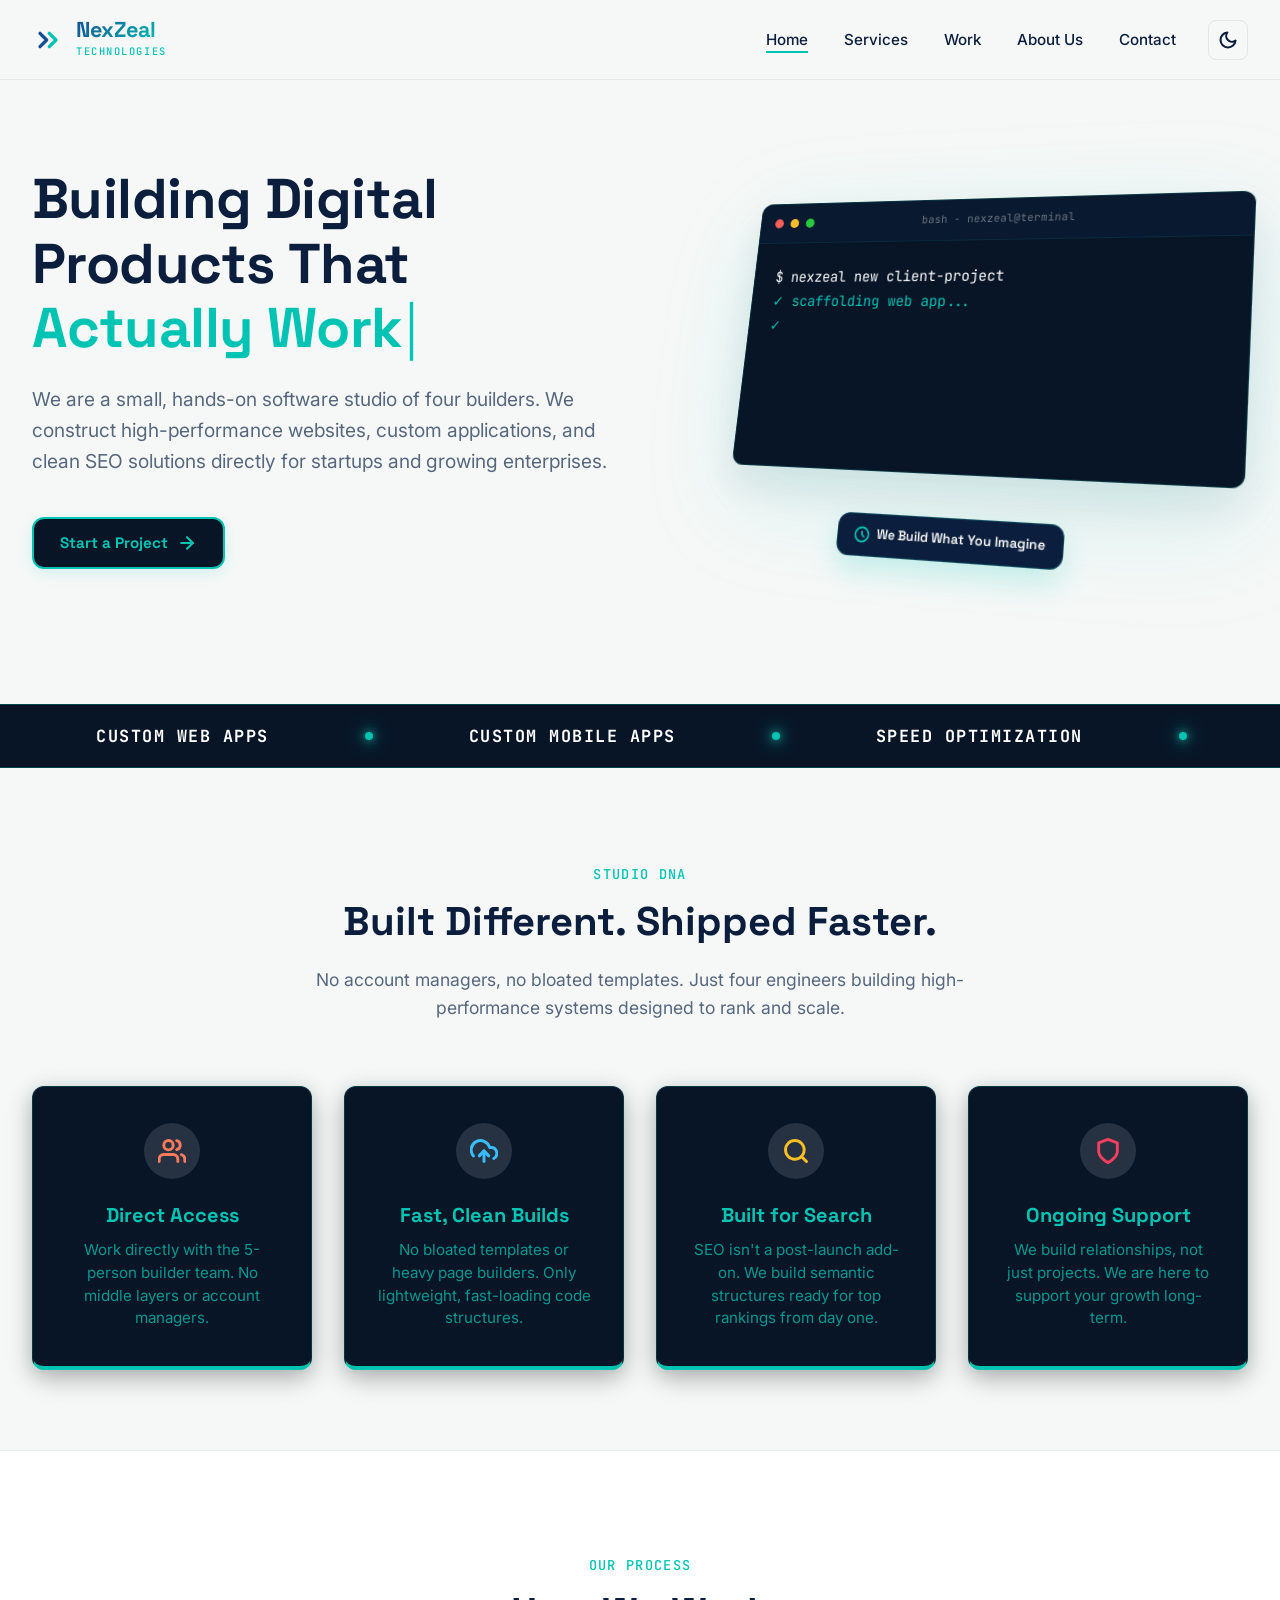
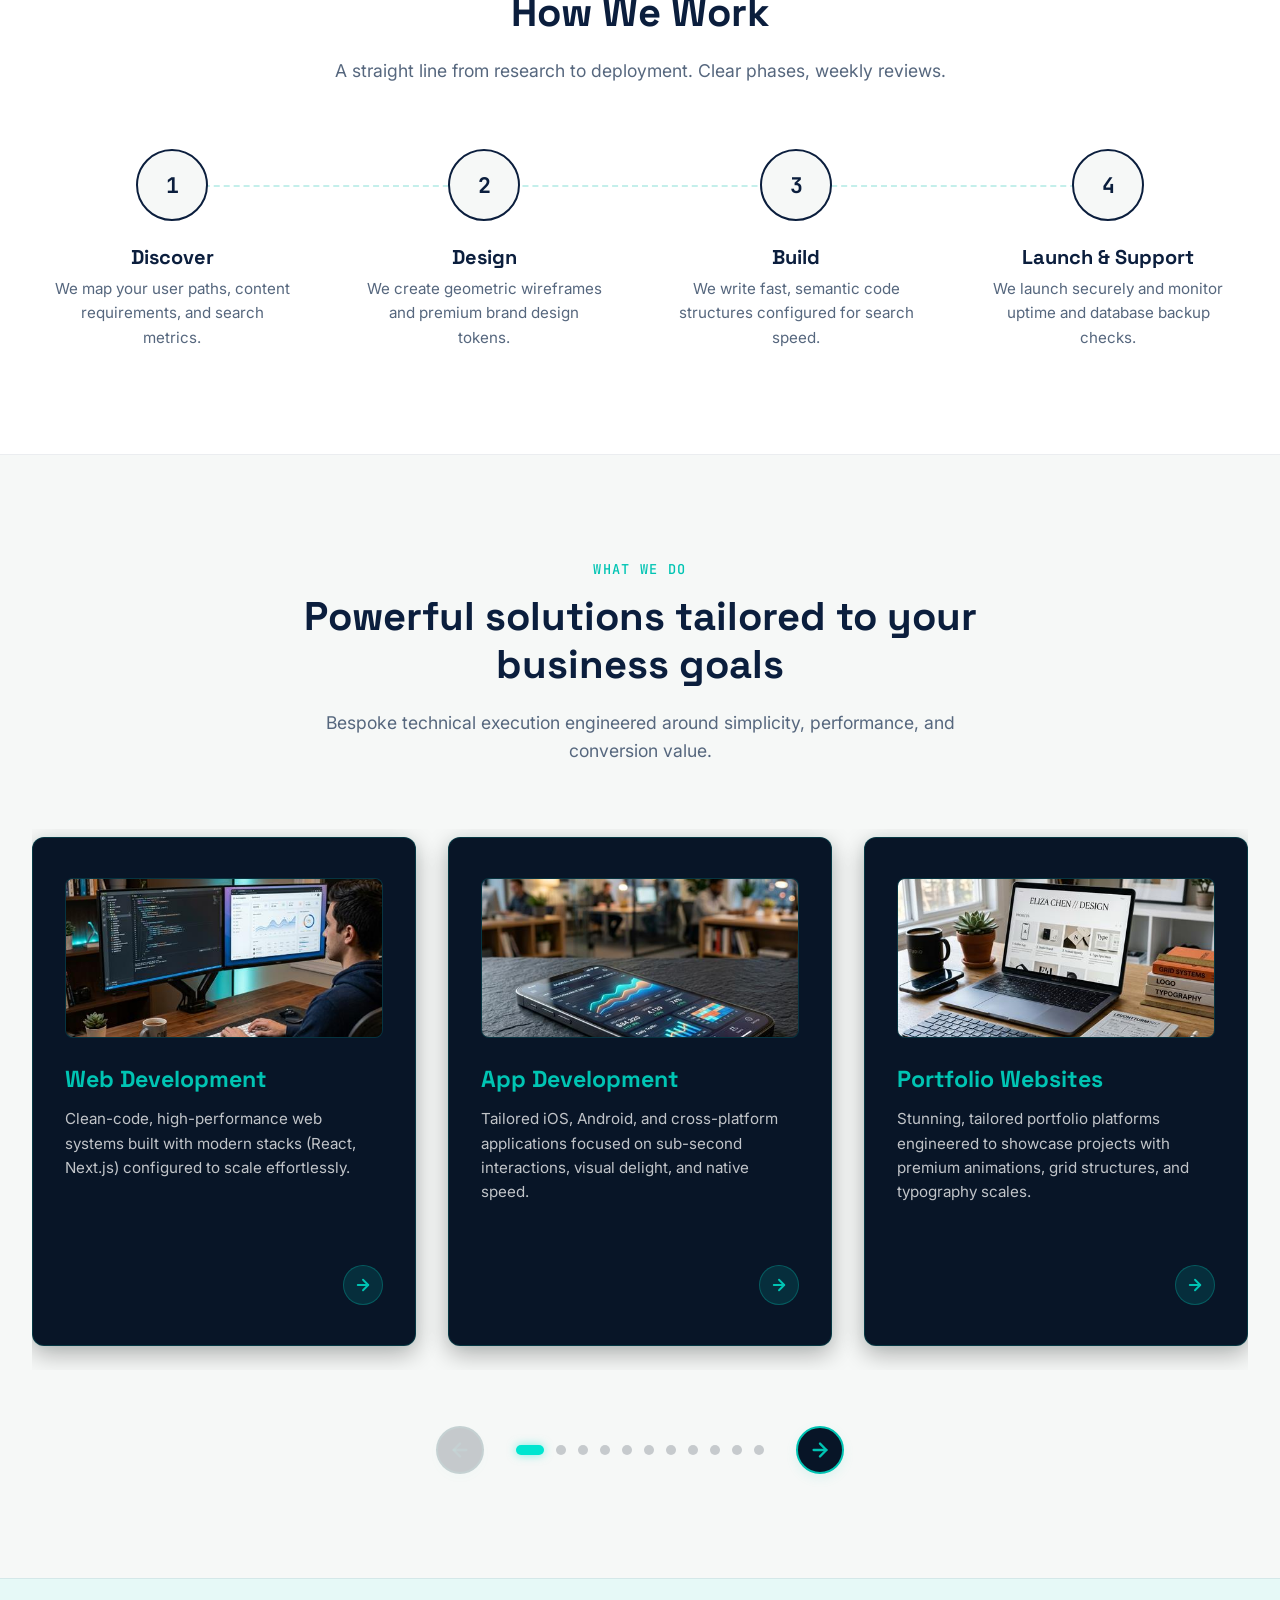
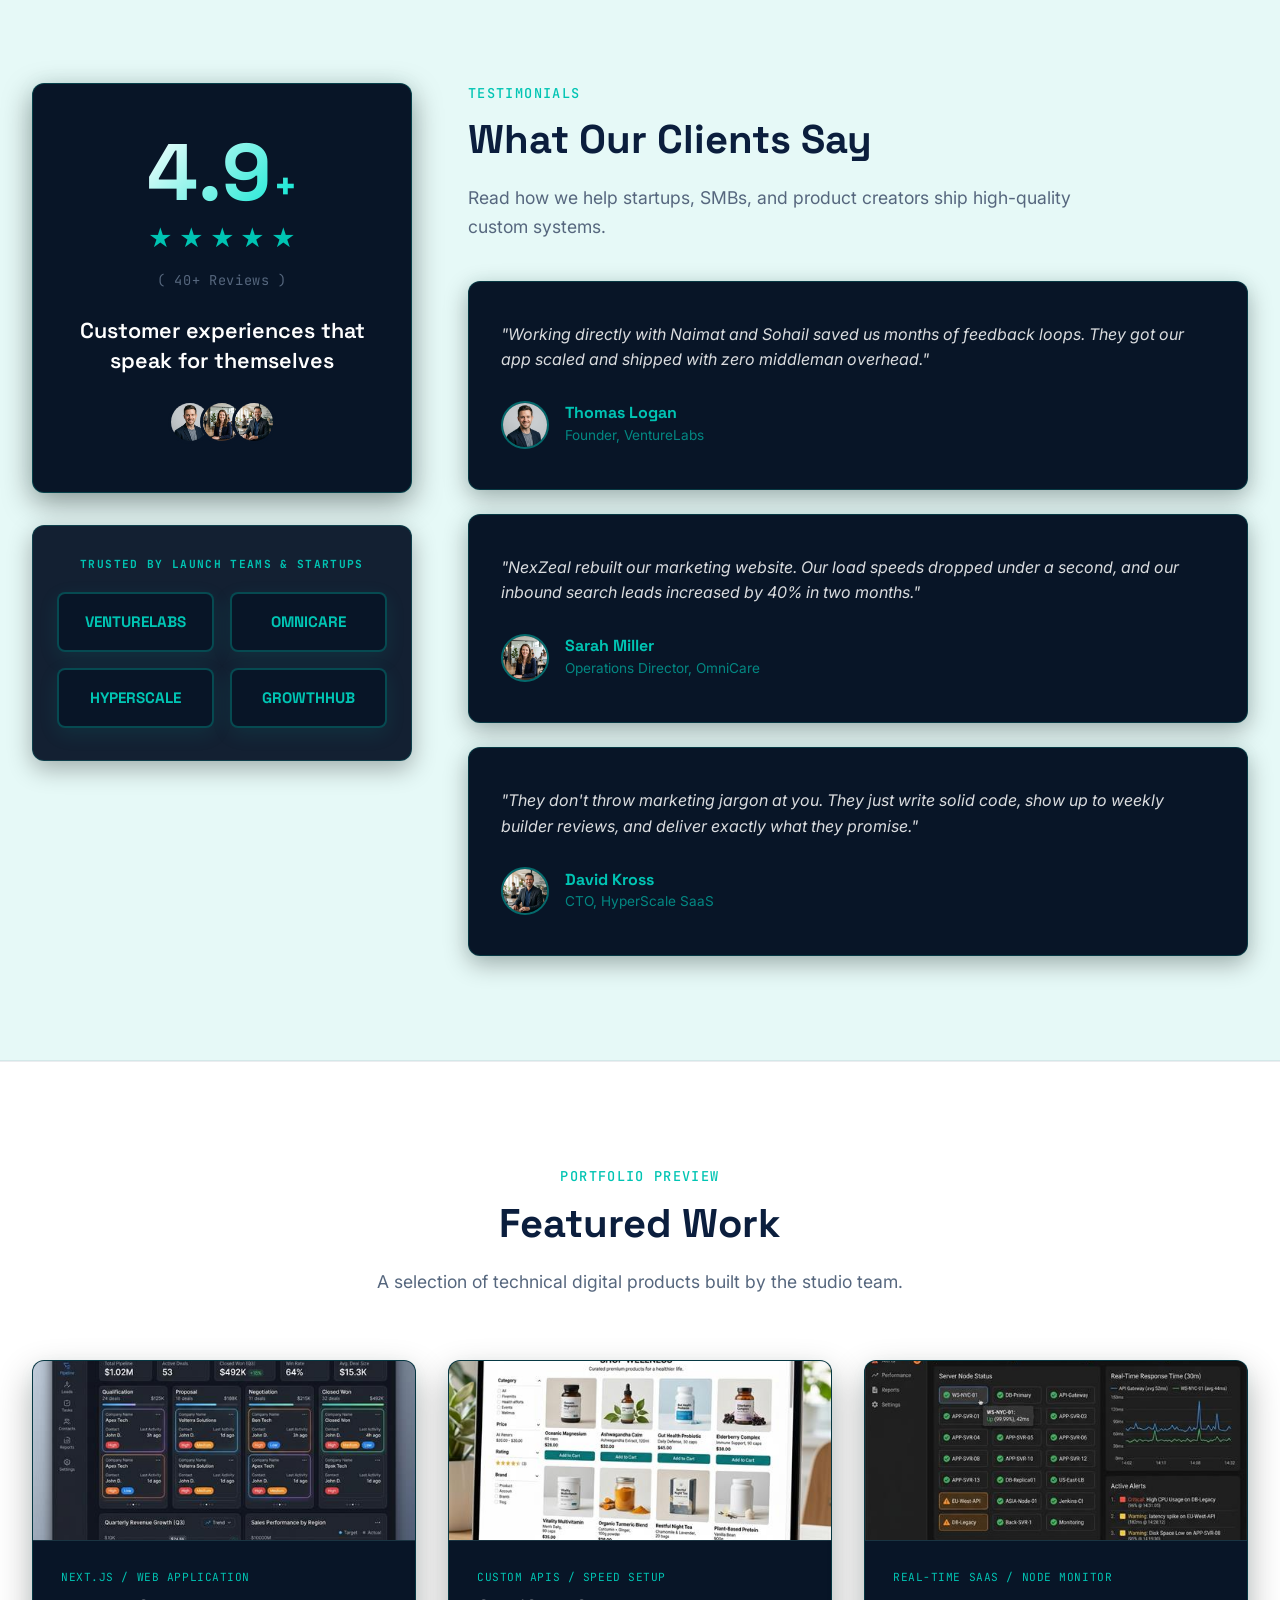
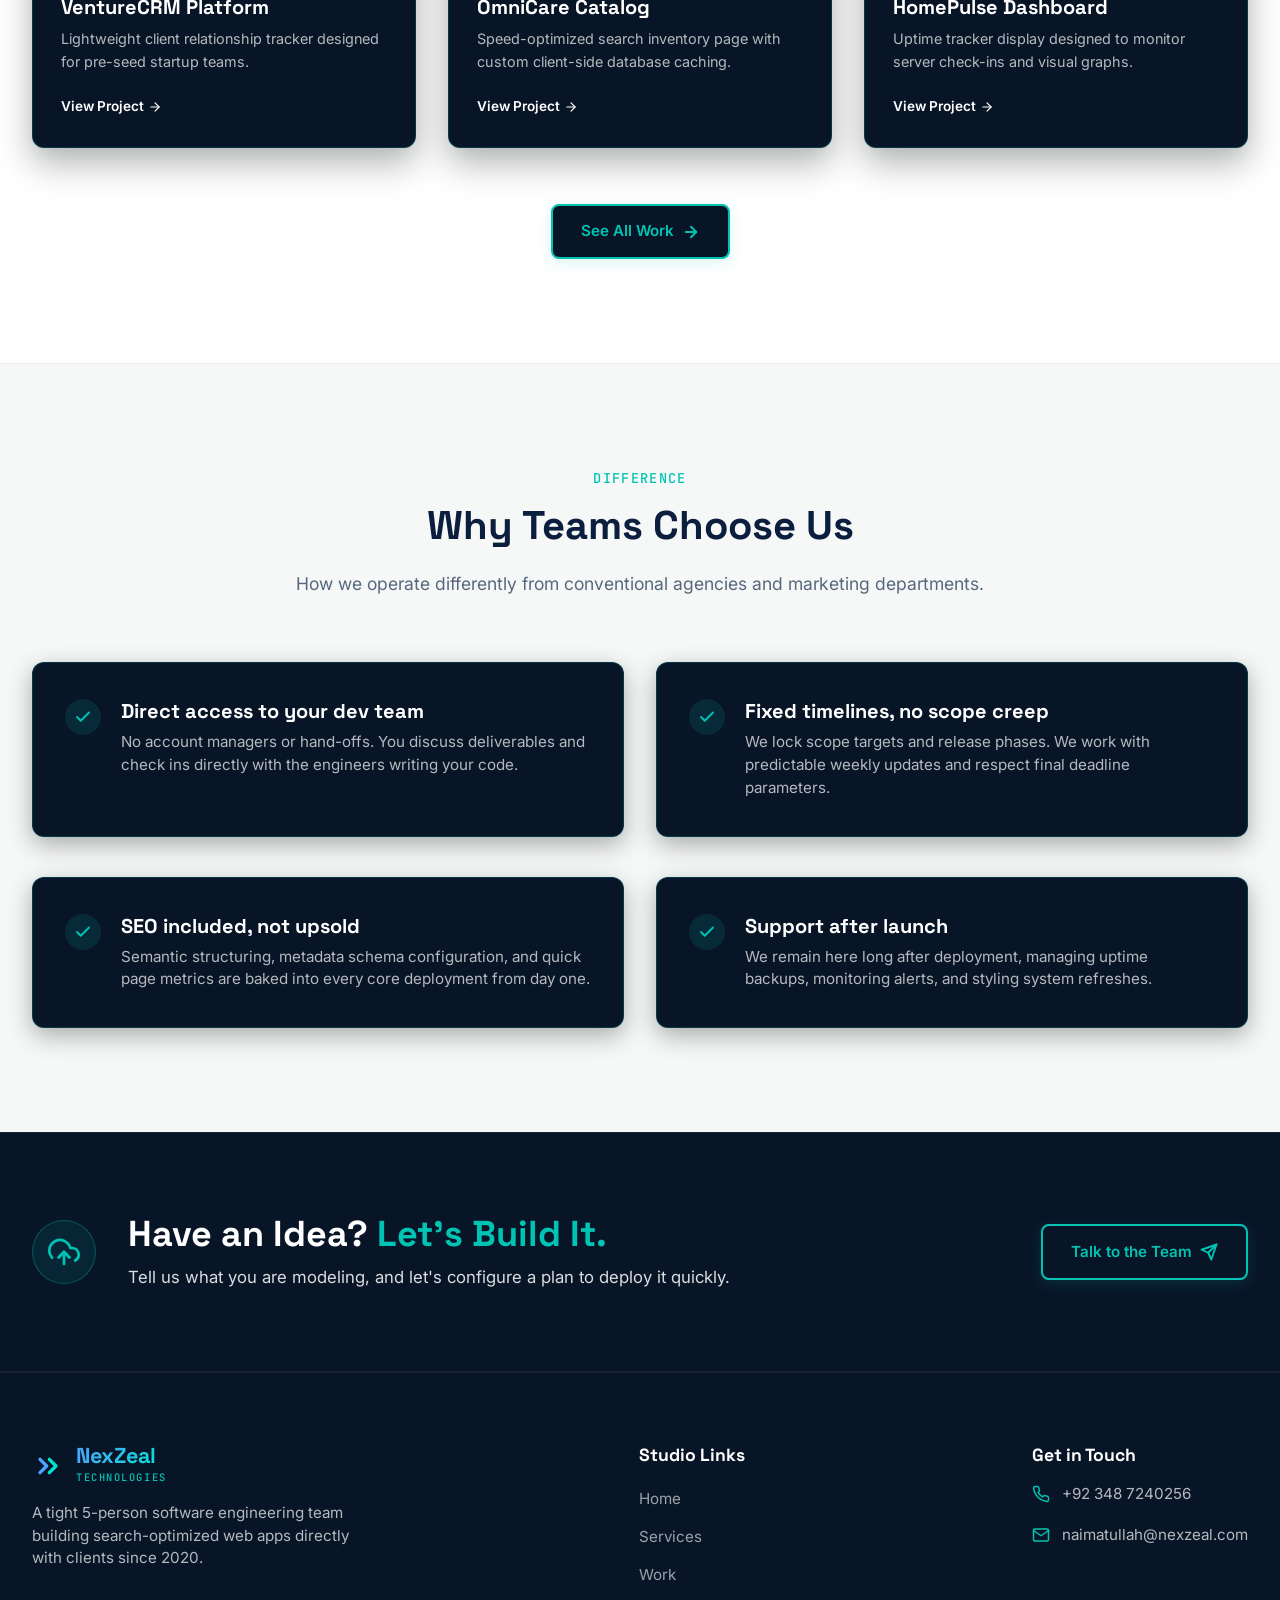
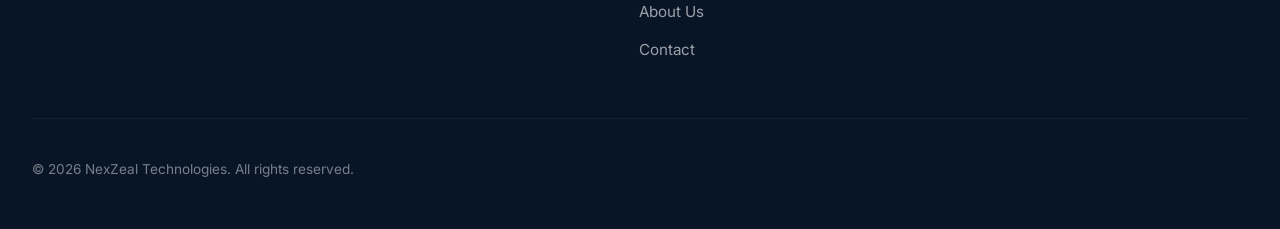
==== index.html @ f3ca8b20 "H" ====
<!DOCTYPE html>
<html lang="en">
<head>
    <meta charset="UTF-8">
    <meta name="viewport" content="width=device-width, initial-scale=1.0">
    <title>NexZeal Technologies — Software Built by Builders</title>
    <meta name="description" content="A hands-on software development studio building high-performance websites, applications, and SEO systems. Since 2020.">
    <!-- CSS Link -->
    <link rel="stylesheet" href="css/main.css?v=1.2.10">
    <script>
        if (localStorage.getItem('theme') === 'dark') {
            document.documentElement.classList.add('dark-theme');
        }
    </script>
</head>
<body>
    <!-- Preloader Overlay -->
    <div id="preloader" class="preloader">
        <div class="preloader-inner">
            <div class="preloader-logo-wrapper">
                <div class="preloader-icon-container">
                    <div class="preloader-logo-icon">
                        <svg viewBox="0 0 24 24" width="24" height="24" stroke="currentColor" stroke-width="2.5" fill="none" stroke-linecap="round" stroke-linejoin="round">
                            <polyline points="13 17 18 12 13 7"></polyline>
                            <polyline points="6 17 11 12 6 7"></polyline>
                        </svg>
                    </div>
                    <div class="preloader-spinner"></div>
                </div>
                <div class="preloader-logo-text">
                    <span class="preloader-logo-main">NexZeal</span>
                    <span class="preloader-logo-sub">TECHNOLOGIES</span>
                </div>
            </div>
        </div>
    </div>

    <!-- SVG Gradients definitions for colourful feature icons -->
    <svg style="width:0;height:0;position:absolute;" aria-hidden="true" focusable="false">
        <defs>
            <linearGradient id="icon-grad-users" x1="0%" y1="0%" x2="100%" y2="100%">
                <stop offset="0%" stop-color="#ff3b30" />
                <stop offset="100%" stop-color="#ff9500" />
            </linearGradient>
            <linearGradient id="icon-grad-cloud" x1="0%" y1="0%" x2="100%" y2="100%">
                <stop offset="0%" stop-color="#00c6ff" />
                <stop offset="100%" stop-color="#0072ff" />
            </linearGradient>
            <linearGradient id="icon-grad-search" x1="0%" y1="0%" x2="100%" y2="100%">
                <stop offset="0%" stop-color="#ffd200" />
                <stop offset="100%" stop-color="#f7971e" />
            </linearGradient>
            <linearGradient id="icon-grad-shield" x1="0%" y1="0%" x2="100%" y2="100%">
                <stop offset="0%" stop-color="#f857a6" />
                <stop offset="100%" stop-color="#ff5858" />
            </linearGradient>
        </defs>
    </svg>

    <!-- ==========================================================================
       A. NAVBAR
       ========================================================================== -->
    <nav class="navbar">
        <div class="container">
            <a href="index.html" class="logo" aria-label="NexZeal Technologies Home">
                <div class="logo-icon">
                    <svg viewBox="0 0 24 24" width="32" height="32" stroke="currentColor" stroke-width="2.5" fill="none" stroke-linecap="round" stroke-linejoin="round">
                        <polyline points="13 17 18 12 13 7"></polyline>
                        <polyline points="6 17 11 12 6 7"></polyline>
                    </svg>
                </div>
                <div class="logo-text">
                    <span class="logo-main">NexZeal</span>
                    <span class="logo-sub">TECHNOLOGIES</span>
                </div>
            </a>
            
            <ul class="nav-menu">
                <li><a href="index.html" class="nav-link active">Home</a></li>
                <li><a href="services.html" class="nav-link">Services</a></li>
                <li><a href="work.html" class="nav-link">Work</a></li>
                <li><a href="about.html" class="nav-link">About Us</a></li>
                <li><a href="contact.html" class="nav-link">Contact</a></li>
            </ul>

            <div class="nav-actions">
                <button class="theme-toggle-btn" aria-label="Toggle Light/Dark Theme">
                    <svg class="moon-icon" viewBox="0 0 24 24" width="20" height="20" stroke="currentColor" stroke-width="2.5" fill="none" stroke-linecap="round" stroke-linejoin="round">
                        <path d="M21 12.79A9 9 0 1 1 11.21 3 7 7 0 0 0 21 12.79z"></path>
                    </svg>
                    <svg class="sun-icon" viewBox="0 0 24 24" width="20" height="20" stroke="currentColor" stroke-width="2.5" fill="none" stroke-linecap="round" stroke-linejoin="round">
                        <circle cx="12" cy="12" r="5"></circle>
                        <line x1="12" y1="1" x2="12" y2="3"></line>
                        <line x1="12" y1="21" x2="12" y2="23"></line>
                        <line x1="4.22" y1="4.22" x2="5.64" y2="5.64"></line>
                        <line x1="18.36" y1="18.36" x2="19.78" y2="19.78"></line>
                        <line x1="1" y1="12" x2="3" y2="12"></line>
                        <line x1="21" y1="12" x2="23" y2="12"></line>
                        <line x1="4.22" y1="19.78" x2="5.64" y2="18.36"></line>
                        <line x1="18.36" y1="5.64" x2="19.78" y2="4.22"></line>
                    </svg>
                </button>
                <button class="menu-toggle" aria-label="Toggle navigation menu" aria-expanded="false">
                    <svg viewBox="0 0 24 24" width="28" height="28" stroke="currentColor" stroke-width="2" fill="none" stroke-linecap="round" stroke-linejoin="round">
                        <line x1="3" y1="12" x2="21" y2="12"></line>
                        <line x1="3" y1="6" x2="21" y2="6"></line>
                        <line x1="3" y1="18" x2="21" y2="18"></line>
                    </svg>
                </button>
            </div>
        </div>
    </nav>

    <!-- ==========================================================================
       B. HERO SECTION
       ========================================================================== -->
    <header class="hero-section">
        <div class="container">
            <div class="hero-grid">
                <div class="hero-content">
                    <h1 class="hero-title hero-animate-title">
                        <span>Building</span> <span>Digital</span> <span>Products</span> <span>That</span> <span class="text-teal hero-typing-target">Actually Work</span><span class="typing-cursor">|</span>
                    </h1>
                    <p class="hero-subtext hero-animate-text">We are a small, hands-on software studio of four builders. We construct high-performance websites, custom applications, and clean SEO solutions directly for startups and growing enterprises.</p>
                    <div class="hero-actions hero-animate-actions">
                        <a href="contact.html" class="hero-cta-btn">
                            Start a Project
                            <svg viewBox="0 0 24 24" width="20" height="20" stroke="currentColor" stroke-width="2.5" fill="none" stroke-linecap="round" stroke-linejoin="round">
                                <line x1="5" y1="12" x2="19" y2="12"></line>
                                <polyline points="12 5 19 12 12 19"></polyline>
                            </svg>
                        </a>
                    </div>
                </div>
                
                <div class="hero-illustration-wrapper hero-animate-terminal">
                    <div class="isometric-scene">
                        <div class="scene-layer scene-device" style="width: 100%; bottom: auto; top: 15%; left: 0;">
                            <div style="background-color: var(--color-navy-deep); border: 1px solid rgba(23, 191, 174, 0.2); border-radius: var(--radius-lg); overflow: hidden; box-shadow: var(--shadow-lg); height: 280px; width: 100%; display: flex; flex-direction: column;">
                                <div style="background-color: rgba(11, 30, 61, 0.4); padding: 0.75rem 1rem; display: flex; align-items: center; justify-content: space-between; border-bottom: 1px solid rgba(23, 191, 174, 0.1);">
                                    <div style="display: flex; gap: 0.5rem;">
                                        <span style="width: 10px; height: 10px; border-radius: 50%; background-color: #FF5F56; display: inline-block;"></span>
                                        <span style="width: 10px; height: 10px; border-radius: 50%; background-color: #FFBD2E; display: inline-block;"></span>
                                        <span style="width: 10px; height: 10px; border-radius: 50%; background-color: #27C93F; display: inline-block;"></span>
                                    </div>
                                    <span style="font-family: var(--font-mono); font-size: 0.7rem; color: rgba(255,255,255,0.4);">bash - nexzeal@terminal</span>
                                    <div style="width: 36px;"></div>
                                </div>
                                <div id="console-output" style="padding: 1.5rem; font-family: var(--font-mono); font-size: 0.95rem; line-height: 1.7; color: rgba(255,255,255,0.8); flex-grow: 1; text-align: left;">
                                    <!-- Typing animation is driven by js/main.js -->
                                </div>
                            </div>
                        </div>
                        
                        <div class="floating-badge">
                            <svg viewBox="0 0 24 24" width="16" height="16" stroke="currentColor" stroke-width="2.5" fill="none" stroke-linecap="round" stroke-linejoin="round">
                                <circle cx="12" cy="12" r="10"></circle>
                                <path d="M12 8v4l3 3"></path>
                            </svg>
                            <span>We Build What You Imagine</span>
                        </div>
                    </div>
                </div>
            </div>
        </div>
    </header>

    <!-- ==========================================================================
       SERVICES TICKER STRIP (MARQUEE)
       ========================================================================== -->
    <div class="services-ticker-strip">
        <div class="ticker-track">
            <!-- Group 1 -->
            <div class="ticker-item">CUSTOM WEB APPS</div>
            <div class="ticker-separator"><span class="ticker-dot-glow"></span></div>
            <div class="ticker-item">CUSTOM MOBILE APPS</div>
            <div class="ticker-separator"><span class="ticker-dot-glow"></span></div>
            <div class="ticker-item">SPEED OPTIMIZATION</div>
            <div class="ticker-separator"><span class="ticker-dot-glow"></span></div>
            <div class="ticker-item">CUSTOM DATABASE APIS</div>
            <div class="ticker-separator"><span class="ticker-dot-glow"></span></div>
            <div class="ticker-item">UI/UX DESIGN SYSTEM</div>
            <div class="ticker-separator"><span class="ticker-dot-glow"></span></div>
            <div class="ticker-item">AI AUTOMATION SOLUTIONS</div>
            <div class="ticker-separator"><span class="ticker-dot-glow"></span></div>
            <div class="ticker-item">WEBSITE MANAGEMENT & SUPPORT</div>
            <div class="ticker-separator"><span class="ticker-dot-glow"></span></div>
            <div class="ticker-item">PERFORMANCE MARKETING</div>
            <div class="ticker-separator"><span class="ticker-dot-glow"></span></div>
            <div class="ticker-item">CONTENT CREATION</div>
            <div class="ticker-separator"><span class="ticker-dot-glow"></span></div>
            <div class="ticker-item">BRAND IDENTITY</div>
            <div class="ticker-separator"><span class="ticker-dot-glow"></span></div>
            <div class="ticker-item">SOCIAL MEDIA MANAGEMENT</div>
            <div class="ticker-separator"><span class="ticker-dot-glow"></span></div>
            <div class="ticker-item">SEARCH ENGINE MARKETING</div>
            <div class="ticker-separator"><span class="ticker-dot-glow"></span></div>
            <div class="ticker-item">BUSINESS PROMOS</div>
            <div class="ticker-separator"><span class="ticker-dot-glow"></span></div>
            <div class="ticker-item">PRINTING GRAPHICS</div>
            <div class="ticker-separator"><span class="ticker-dot-glow"></span></div>

            <!-- Group 2 -->
            <div class="ticker-item">CUSTOM WEB APPS</div>
            <div class="ticker-separator"><span class="ticker-dot-glow"></span></div>
            <div class="ticker-item">CUSTOM MOBILE APPS</div>
            <div class="ticker-separator"><span class="ticker-dot-glow"></span></div>
            <div class="ticker-item">SPEED OPTIMIZATION</div>
            <div class="ticker-separator"><span class="ticker-dot-glow"></span></div>
            <div class="ticker-item">CUSTOM DATABASE APIS</div>
            <div class="ticker-separator"><span class="ticker-dot-glow"></span></div>
            <div class="ticker-item">UI/UX DESIGN SYSTEM</div>
            <div class="ticker-separator"><span class="ticker-dot-glow"></span></div>
            <div class="ticker-item">AI AUTOMATION SOLUTIONS</div>
            <div class="ticker-separator"><span class="ticker-dot-glow"></span></div>
            <div class="ticker-item">WEBSITE MANAGEMENT & SUPPORT</div>
            <div class="ticker-separator"><span class="ticker-dot-glow"></span></div>
            <div class="ticker-item">PERFORMANCE MARKETING</div>
            <div class="ticker-separator"><span class="ticker-dot-glow"></span></div>
            <div class="ticker-item">CONTENT CREATION</div>
            <div class="ticker-separator"><span class="ticker-dot-glow"></span></div>
            <div class="ticker-item">BRAND IDENTITY</div>
            <div class="ticker-separator"><span class="ticker-dot-glow"></span></div>
            <div class="ticker-item">SOCIAL MEDIA MANAGEMENT</div>
            <div class="ticker-separator"><span class="ticker-dot-glow"></span></div>
            <div class="ticker-item">SEARCH ENGINE MARKETING</div>
            <div class="ticker-separator"><span class="ticker-dot-glow"></span></div>
            <div class="ticker-item">BUSINESS PROMOS</div>
            <div class="ticker-separator"><span class="ticker-dot-glow"></span></div>
            <div class="ticker-item">PRINTING GRAPHICS</div>
            <div class="ticker-separator"><span class="ticker-dot-glow"></span></div>

            <!-- Group 3 -->
            <div class="ticker-item">CUSTOM WEB APPS</div>
            <div class="ticker-separator"><span class="ticker-dot-glow"></span></div>
            <div class="ticker-item">CUSTOM MOBILE APPS</div>
            <div class="ticker-separator"><span class="ticker-dot-glow"></span></div>
            <div class="ticker-item">SPEED OPTIMIZATION</div>
            <div class="ticker-separator"><span class="ticker-dot-glow"></span></div>
            <div class="ticker-item">CUSTOM DATABASE APIS</div>
            <div class="ticker-separator"><span class="ticker-dot-glow"></span></div>
            <div class="ticker-item">UI/UX DESIGN SYSTEM</div>
            <div class="ticker-separator"><span class="ticker-dot-glow"></span></div>
            <div class="ticker-item">AI AUTOMATION SOLUTIONS</div>
            <div class="ticker-separator"><span class="ticker-dot-glow"></span></div>
            <div class="ticker-item">WEBSITE MANAGEMENT & SUPPORT</div>
            <div class="ticker-separator"><span class="ticker-dot-glow"></span></div>
            <div class="ticker-item">PERFORMANCE MARKETING</div>
            <div class="ticker-separator"><span class="ticker-dot-glow"></span></div>
            <div class="ticker-item">CONTENT CREATION</div>
            <div class="ticker-separator"><span class="ticker-dot-glow"></span></div>
            <div class="ticker-item">BRAND IDENTITY</div>
            <div class="ticker-separator"><span class="ticker-dot-glow"></span></div>
            <div class="ticker-item">SOCIAL MEDIA MANAGEMENT</div>
            <div class="ticker-separator"><span class="ticker-dot-glow"></span></div>
            <div class="ticker-item">SEARCH ENGINE MARKETING</div>
            <div class="ticker-separator"><span class="ticker-dot-glow"></span></div>
            <div class="ticker-item">BUSINESS PROMOS</div>
            <div class="ticker-separator"><span class="ticker-dot-glow"></span></div>
            <div class="ticker-item">PRINTING GRAPHICS</div>
            <div class="ticker-separator"><span class="ticker-dot-glow"></span></div>
        </div>
    </div>


    <!-- ==========================================================================
       C. FEATURE STRIP
       ========================================================================== -->
    <section class="feature-strip">
        <div class="container">
            <div class="section-header reveal">
                <span class="section-eyebrow">STUDIO DNA</span>
                <h2 class="section-title">Built Different. Shipped Faster.</h2>
                <p class="section-subtext">No account managers, no bloated templates. Just four engineers building high-performance systems designed to rank and scale.</p>
            </div>
            
            <div class="feature-grid">
                <!-- Card 1 -->
                <div class="feature-card reveal">
                    <div class="feature-icon-box">
                        <svg class="feature-svg-icon" viewBox="0 0 24 24" width="24" height="24" stroke="url(#icon-grad-users)" stroke-width="2.5" fill="none" stroke-linecap="round" stroke-linejoin="round">
                            <path d="M17 21v-2a4 4 0 0 0-4-4H5a4 4 0 0 0-4 4v2"></path>
                            <circle cx="9" cy="7" r="4"></circle>
                            <path d="M23 21v-2a4 4 0 0 0-3-3.87"></path>
                            <path d="M16 3.13a4 4 0 0 1 0 7.75"></path>
                        </svg>
                    </div>
                    <h3>Direct Access</h3>
                    <p>Work directly with the 5-person builder team. No middle layers or account managers.</p>
                </div>
                <!-- Card 2 -->
                <div class="feature-card reveal">
                    <div class="feature-icon-box">
                        <svg class="feature-svg-icon" viewBox="0 0 24 24" width="24" height="24" stroke="url(#icon-grad-cloud)" stroke-width="2.5" fill="none" stroke-linecap="round" stroke-linejoin="round">
                            <polyline points="16 16 12 12 8 16"></polyline>
                            <line x1="12" y1="12" x2="12" y2="21"></line>
                            <path d="M20.39 18.39A5 5 0 0 0 18 9h-1.26A8 8 0 1 0 3 16.3"></path>
                            <polyline points="16 16 12 12 8 16"></polyline>
                        </svg>
                    </div>
                    <h3>Fast, Clean Builds</h3>
                    <p>No bloated templates or heavy page builders. Only lightweight, fast-loading code structures.</p>
                </div>
                <!-- Card 3 -->
                <div class="feature-card reveal">
                    <div class="feature-icon-box">
                        <svg class="feature-svg-icon" viewBox="0 0 24 24" width="24" height="24" stroke="url(#icon-grad-search)" stroke-width="2.5" fill="none" stroke-linecap="round" stroke-linejoin="round">
                            <circle cx="11" cy="11" r="8"></circle>
                            <line x1="21" y1="21" x2="16.65" y2="16.65"></line>
                        </svg>
                    </div>
                    <h3>Built for Search</h3>
                    <p>SEO isn't a post-launch add-on. We build semantic structures ready for top rankings from day one.</p>
                </div>
                <!-- Card 4 -->
                <div class="feature-card reveal">
                    <div class="feature-icon-box">
                        <svg class="feature-svg-icon" viewBox="0 0 24 24" width="24" height="24" stroke="url(#icon-grad-shield)" stroke-width="2.5" fill="none" stroke-linecap="round" stroke-linejoin="round">
                            <path d="M12 22s8-4 8-10V5l-8-3-8 3v7c0 6 8 10 8 10z"></path>
                        </svg>
                    </div>
                    <h3>Ongoing Support</h3>
                    <p>We build relationships, not just projects. We are here to support your growth long-term.</p>
                </div>
            </div>
        </div>
    </section>

    <!-- ==========================================================================
       HOW WE WORK (PROCESS)
       ========================================================================== -->
    <section class="section-padding process-section">
        <div class="container">
            <div class="section-header reveal">
                <span class="section-eyebrow">OUR PROCESS</span>
                <h2 class="section-title">How We Work</h2>
                <p class="section-subtext">A straight line from research to deployment. Clear phases, weekly reviews.</p>
            </div>
            
            <div class="process-grid">
                <!-- Step 1 -->
                <div class="process-step reveal">
                    <div class="process-num-badge">1</div>
                    <h3>Discover</h3>
                    <p>We map your user paths, content requirements, and search metrics.</p>
                </div>
                <!-- Step 2 -->
                <div class="process-step reveal">
                    <div class="process-num-badge">2</div>
                    <h3>Design</h3>
                    <p>We create geometric wireframes and premium brand design tokens.</p>
                </div>
                <!-- Step 3 -->
                <div class="process-step reveal">
                    <div class="process-num-badge">3</div>
                    <h3>Build</h3>
                    <p>We write fast, semantic code structures configured for search speed.</p>
                </div>
                <!-- Step 4 -->
                <div class="process-step reveal">
                    <div class="process-num-badge">4</div>
                    <h3>Launch & Support</h3>
                    <p>We launch securely and monitor uptime and database backup checks.</p>
                </div>
            </div>
        </div>
    </section>

    <!-- ==========================================================================
       D. WHAT WE DO (SERVICES GRID WITH SVG ILLUSTRATIONS)
       ========================================================================== -->
    <section class="section-padding services-section">
        <div class="container">
            <div class="section-header reveal">
                <span class="section-eyebrow">WHAT WE DO</span>
                <h2 class="section-title">Powerful solutions tailored to your business goals</h2>
                <p class="section-subtext">Bespoke technical execution engineered around simplicity, performance, and conversion value.</p>
            </div>
            
            <div class="services-slider-wrapper">
                <div class="services-track">
                    <!-- Service 1 -->
                    <div class="service-card reveal">
                        <div class="service-illustration-wrapper">
                            <img src="img/service_web_dev.jpg" alt="Web Development" class="service-img">
                        </div>
                        <h3>Web Development</h3>
                        <p>Clean-code, high-performance web systems built with modern stacks (React, Next.js) configured to scale effortlessly.</p>
                        <a href="services.html" class="service-card-arrow" aria-label="Learn more about Web Development">
                            <svg viewBox="0 0 24 24" width="18" height="18" stroke="currentColor" stroke-width="2.5" fill="none" stroke-linecap="round" stroke-linejoin="round">
                                <line x1="5" y1="12" x2="19" y2="12"></line>
                                <polyline points="12 5 19 12 12 19"></polyline>
                            </svg>
                        </a>
                    </div>
                    
                    <!-- Service 2 -->
                    <div class="service-card reveal">
                        <div class="service-illustration-wrapper">
                            <img src="img/service_app_dev.jpg" alt="App Development" class="service-img">
                        </div>
                        <h3>App Development</h3>
                        <p>Tailored iOS, Android, and cross-platform applications focused on sub-second interactions, visual delight, and native speed.</p>
                        <a href="services.html" class="service-card-arrow" aria-label="Learn more about App Development">
                            <svg viewBox="0 0 24 24" width="18" height="18" stroke="currentColor" stroke-width="2.5" fill="none" stroke-linecap="round" stroke-linejoin="round">
                                <line x1="5" y1="12" x2="19" y2="12"></line>
                                <polyline points="12 5 19 12 12 19"></polyline>
                            </svg>
                        </a>
                    </div>

                    <!-- Service 3 -->
                    <div class="service-card reveal">
                        <div class="service-illustration-wrapper">
                            <img src="img/service_portfolio.jpg" alt="Portfolio Websites" class="service-img">
                        </div>
                        <h3>Portfolio Websites</h3>
                        <p>Stunning, tailored portfolio platforms engineered to showcase projects with premium animations, grid structures, and typography scales.</p>
                        <a href="services.html" class="service-card-arrow" aria-label="Learn more about Portfolio Websites">
                            <svg viewBox="0 0 24 24" width="18" height="18" stroke="currentColor" stroke-width="2.5" fill="none" stroke-linecap="round" stroke-linejoin="round">
                                <line x1="5" y1="12" x2="19" y2="12"></line>
                                <polyline points="12 5 19 12 12 19"></polyline>
                            </svg>
                        </a>
                    </div>

                    <!-- Service 4 -->
                    <div class="service-card reveal">
                        <div class="service-illustration-wrapper">
                            <img src="img/service_seo.jpg" alt="SEO Optimization" class="service-img">
                        </div>
                        <h3>SEO Optimization</h3>
                        <p>Light configuration structures, micro-meta tags, indexation frameworks, and speed configurations designed to place your pages on top.</p>
                        <a href="services.html" class="service-card-arrow" aria-label="Learn more about SEO Optimization">
                            <svg viewBox="0 0 24 24" width="18" height="18" stroke="currentColor" stroke-width="2.5" fill="none" stroke-linecap="round" stroke-linejoin="round">
                                <line x1="5" y1="12" x2="19" y2="12"></line>
                                <polyline points="12 5 19 12 12 19"></polyline>
                            </svg>
                        </a>
                    </div>


                    <!-- Service 6 -->
                    <div class="service-card reveal">
                        <div class="service-illustration-wrapper">
                            <img src="img/service_performance_marketing.png" alt="Performance Marketing" class="service-img">
                        </div>
                        <h3>Performance Marketing</h3>
                        <p>Data-driven campaign structures designed to maximize conversion rates and return on ad spend. We set up trackable funnels to scale acquisition.</p>
                        <a href="services.html" class="service-card-arrow" aria-label="Learn more about Performance Marketing">
                            <svg viewBox="0 0 24 24" width="18" height="18" stroke="currentColor" stroke-width="2.5" fill="none" stroke-linecap="round" stroke-linejoin="round">
                                <line x1="5" y1="12" x2="19" y2="12"></line>
                                <polyline points="12 5 19 12 12 19"></polyline>
                            </svg>
                        </a>
                    </div>

                    <!-- Service 7 -->
                    <div class="service-card reveal">
                        <div class="service-illustration-wrapper">
                            <img src="img/service_content_creation.png" alt="Content Creation" class="service-img">
                        </div>
                        <h3>Content Creation</h3>
                        <p>High-impact copywriting, visuals, and multimedia assets that communicate your brand's authority. We build content that hooks attention.</p>
                        <a href="services.html" class="service-card-arrow" aria-label="Learn more about Content Creation">
                            <svg viewBox="0 0 24 24" width="18" height="18" stroke="currentColor" stroke-width="2.5" fill="none" stroke-linecap="round" stroke-linejoin="round">
                                <line x1="5" y1="12" x2="19" y2="12"></line>
                                <polyline points="12 5 19 12 12 19"></polyline>
                            </svg>
                        </a>
                    </div>

                    <!-- Service 8 -->
                    <div class="service-card reveal">
                        <div class="service-illustration-wrapper">
                            <img src="img/service_brand_identity.png" alt="Brand Identity" class="service-img">
                        </div>
                        <h3>Brand Identity</h3>
                        <p>Minimalist, modern brand guidelines, typography scales, color schemes, and logo architectures. We shape cohesive identity systems.</p>
                        <a href="services.html" class="service-card-arrow" aria-label="Learn more about Brand Identity">
                            <svg viewBox="0 0 24 24" width="18" height="18" stroke="currentColor" stroke-width="2.5" fill="none" stroke-linecap="round" stroke-linejoin="round">
                                <line x1="5" y1="12" x2="19" y2="12"></line>
                                <polyline points="12 5 19 12 12 19"></polyline>
                            </svg>
                        </a>
                    </div>

                    <!-- Service 9 -->
                    <div class="service-card reveal">
                        <div class="service-illustration-wrapper">
                            <img src="img/service_social_media.png" alt="Social Media Management" class="service-img">
                        </div>
                        <h3>Social Media Management</h3>
                        <p>End-to-end management of your social channels, from aesthetic grid curation to active audience engagement and growth reporting.</p>
                        <a href="services.html" class="service-card-arrow" aria-label="Learn more about Social Media Management">
                            <svg viewBox="0 0 24 24" width="18" height="18" stroke="currentColor" stroke-width="2.5" fill="none" stroke-linecap="round" stroke-linejoin="round">
                                <line x1="5" y1="12" x2="19" y2="12"></line>
                                <polyline points="12 5 19 12 12 19"></polyline>
                            </svg>
                        </a>
                    </div>

                    <!-- Service 10 -->
                    <div class="service-card reveal">
                        <div class="service-illustration-wrapper">
                            <img src="img/service_ai_automation.png" alt="AI & Automation" class="service-img">
                        </div>
                        <h3>Ai & Automation</h3>
                        <p>Custom AI agents, LLM integrations, and automated workflows configured to save hours of manual tasks and speed up internal operations.</p>
                        <a href="services.html" class="service-card-arrow" aria-label="Learn more about AI & Automation">
                            <svg viewBox="0 0 24 24" width="18" height="18" stroke="currentColor" stroke-width="2.5" fill="none" stroke-linecap="round" stroke-linejoin="round">
                                <line x1="5" y1="12" x2="19" y2="12"></line>
                                <polyline points="12 5 19 12 12 19"></polyline>
                            </svg>
                        </a>
                    </div>

                    <!-- Service 11 -->
                    <div class="service-card reveal">
                        <div class="service-illustration-wrapper">
                            <img src="img/service_search_engine_marketing.png" alt="Search Engine Marketing" class="service-img">
                        </div>
                        <h3>Search Engine Marketing</h3>
                        <p>Laser-targeted paid search campaigns (Google Ads) optimized for low cost-per-click and high-intent keyword acquisition.</p>
                        <a href="services.html" class="service-card-arrow" aria-label="Learn more about Search Engine Marketing">
                            <svg viewBox="0 0 24 24" width="18" height="18" stroke="currentColor" stroke-width="2.5" fill="none" stroke-linecap="round" stroke-linejoin="round">
                                <line x1="5" y1="12" x2="19" y2="12"></line>
                                <polyline points="12 5 19 12 12 19"></polyline>
                            </svg>
                        </a>
                    </div>

                    <!-- Service 12 -->
                    <div class="service-card reveal">
                        <div class="service-illustration-wrapper">
                            <img src="img/service_business_promos.png" alt="Business Promos" class="service-img">
                        </div>
                        <h3>Business Promos</h3>
                        <p>High-quality promotional videos, motion graphics, and corporate media content to launch products or showcase operations.</p>
                        <a href="services.html" class="service-card-arrow" aria-label="Learn more about Business Promos">
                            <svg viewBox="0 0 24 24" width="18" height="18" stroke="currentColor" stroke-width="2.5" fill="none" stroke-linecap="round" stroke-linejoin="round">
                                <line x1="5" y1="12" x2="19" y2="12"></line>
                                <polyline points="12 5 19 12 12 19"></polyline>
                            </svg>
                        </a>
                    </div>

                    <!-- Service 13 -->
                    <div class="service-card reveal">
                        <div class="service-illustration-wrapper">
                            <img src="img/service_printing_graphics.png" alt="Printing Graphics" class="service-img">
                        </div>
                        <h3>Printing Graphics</h3>
                        <p>Professional print-ready vector files, corporate brochures, stationary, business cards, and display banners designed to match your brand.</p>
                        <a href="services.html" class="service-card-arrow" aria-label="Learn more about Printing Graphics">
                            <svg viewBox="0 0 24 24" width="18" height="18" stroke="currentColor" stroke-width="2.5" fill="none" stroke-linecap="round" stroke-linejoin="round">
                                <line x1="5" y1="12" x2="19" y2="12"></line>
                                <polyline points="12 5 19 12 12 19"></polyline>
                            </svg>
                        </a>
                    </div>

                    <!-- Service 13 -->
                    <div class="service-card reveal">
                        <div class="service-illustration-wrapper">
                            <img src="img/service_web_management.png" alt="Website Management & Support" class="service-img">
                        </div>
                        <h3>Website Management & Support</h3>
                        <p>Comprehensive site management and support including daily offsite backups, cloud firewall setups, core code maintenance, and 24/7 crash monitoring.</p>
                        <a href="services.html" class="service-card-arrow" aria-label="Learn more about Website Management & Support">
                            <svg viewBox="0 0 24 24" width="18" height="18" stroke="currentColor" stroke-width="2.5" fill="none" stroke-linecap="round" stroke-linejoin="round">
                                <line x1="5" y1="12" x2="19" y2="12"></line>
                                <polyline points="12 5 19 12 12 19"></polyline>
                            </svg>
                        </a>
                    </div>
                </div>
            </div>

            <div class="slider-controls">
                <button class="slider-btn prev-btn" aria-label="Previous Service">
                    <svg viewBox="0 0 24 24" width="22" height="22" stroke="currentColor" stroke-width="2.5" fill="none" stroke-linecap="round" stroke-linejoin="round">
                        <line x1="19" y1="12" x2="5" y2="12"></line>
                        <polyline points="12 19 5 12 12 5"></polyline>
                    </svg>
                </button>
                <div class="slider-dots">
                    <!-- Dots generated dynamically via JS -->
                </div>
                <button class="slider-btn next-btn" aria-label="Next Service">
                    <svg viewBox="0 0 24 24" width="22" height="22" stroke="currentColor" stroke-width="2.5" fill="none" stroke-linecap="round" stroke-linejoin="round">
                        <line x1="5" y1="12" x2="19" y2="12"></line>
                        <polyline points="12 5 19 12 12 19"></polyline>
                    </svg>
                </button>
            </div>
        </div>
    </section>

    <!-- ==========================================================================
       CLIENT REVIEWS SECTION (RESTRUCTURED TO INCLUDE RATINGS & LOGOS)
       ========================================================================== -->
    <section class="section-padding reviews-section">
        <div class="container">
            <div class="reviews-layout">
                <!-- Left Side: Summary Column -->
                <div class="reviews-summary-col">
                    <!-- Rating Summary Card -->
                    <div class="rating-summary-card reveal">
                        <div class="rating-number-container">
                            <span class="rating-number" id="rating-number">1.0</span><span class="rating-plus">+</span>
                        </div>
                        <div class="rating-stars">
                            <span>★</span>
                            <span>★</span>
                            <span>★</span>
                            <span>★</span>
                            <span>★</span>
                        </div>
                        <div class="rating-count">( 40+ Reviews )</div>
                        <h3 class="rating-summary-text">Customer experiences that speak for themselves</h3>
                        <div class="rating-avatars">
                            <img src="img/avatar_thomas.jpg" alt="Client Thomas" class="avatar-overlapping">
                            <img src="img/avatar_sarah.jpg" alt="Client Sarah" class="avatar-overlapping">
                            <img src="img/avatar_david.jpg" alt="Client David" class="avatar-overlapping">
                        </div>
                    </div>

                    <!-- Trusted Logos Box (Moved Down) -->
                    <div class="trusted-logos-box reveal">
                        <h3 class="trusted-logos-title">TRUSTED BY LAUNCH TEAMS & STARTUPS</h3>
                        <div class="trusted-logos-grid">
                            <div class="trusted-card">VENTURELABS</div>
                            <div class="trusted-card">OMNICARE</div>
                            <div class="trusted-card">HYPERSCALE</div>
                            <div class="trusted-card">GROWTHHUB</div>
                        </div>
                    </div>
                </div>

                <!-- Right Side: Testimonials Column -->
                <div class="reviews-content-col">
                    <div class="section-header-left reveal">
                        <span class="section-eyebrow">TESTIMONIALS</span>
                        <h2 class="section-title">What Our Clients Say</h2>
                        <p class="section-subtext">Read how we help startups, SMBs, and product creators ship high-quality custom systems.</p>
                    </div>

                    <div class="reviews-list">
                        <!-- Card 1 -->
                        <div class="review-card reveal">
                            <p class="review-quote">"Working directly with Naimat and Sohail saved us months of feedback loops. They got our app scaled and shipped with zero middleman overhead."</p>
                            <div class="review-author">
                                <div class="review-avatar"><img src="img/avatar_thomas.jpg" alt="Thomas Logan"></div>
                                <div class="author-meta">
                                    <h4>Thomas Logan</h4>
                                    <p>Founder, VentureLabs</p>
                                </div>
                            </div>
                        </div>
                        <!-- Card 2 -->
                        <div class="review-card reveal">
                            <p class="review-quote">"NexZeal rebuilt our marketing website. Our load speeds dropped under a second, and our inbound search leads increased by 40% in two months."</p>
                            <div class="review-author">
                                <div class="review-avatar"><img src="img/avatar_sarah.jpg" alt="Sarah Miller"></div>
                                <div class="author-meta">
                                    <h4>Sarah Miller</h4>
                                    <p>Operations Director, OmniCare</p>
                                </div>
                            </div>
                        </div>
                        <!-- Card 3 -->
                        <div class="review-card reveal">
                            <p class="review-quote">"They don't throw marketing jargon at you. They just write solid code, show up to weekly builder reviews, and deliver exactly what they promise."</p>
                            <div class="review-author">
                                <div class="review-avatar"><img src="img/avatar_david.jpg" alt="David Kross"></div>
                                <div class="author-meta">
                                    <h4>David Kross</h4>
                                    <p>CTO, HyperScale SaaS</p>
                                </div>
                            </div>
                        </div>
                    </div>
                </div>
            </div>
        </div>
    </section>

    <!-- ==========================================================================
       FEATURED WORK PREVIEW SECTION
       ========================================================================== -->
    <section class="section-padding featured-work-section">
        <div class="container">
            <div class="section-header reveal">
                <span class="section-eyebrow">PORTFOLIO PREVIEW</span>
                <h2 class="section-title">Featured Work</h2>
                <p class="section-subtext">A selection of technical digital products built by the studio team.</p>
            </div>

            <div class="featured-work-grid">
                <!-- Project 1 -->
                <div class="featured-work-card reveal">
                    <div class="featured-work-thumb">
                        <img src="img/project_crm.jpg" alt="VentureCRM Platform" class="project-img">
                    </div>
                    <div class="featured-work-info">
                        <span class="featured-work-tag">Next.js / Web Application</span>
                        <h3 class="featured-work-title">VentureCRM Platform</h3>
                        <p class="featured-work-desc">Lightweight client relationship tracker designed for pre-seed startup teams.</p>
                        <a href="work.html" class="featured-work-link">
                            View Project
                            <svg viewBox="0 0 24 24" width="14" height="14" stroke="currentColor" stroke-width="2" fill="none" stroke-linecap="round" stroke-linejoin="round">
                                <line x1="5" y1="12" x2="19" y2="12"></line>
                                <polyline points="12 5 19 12 12 19"></polyline>
                            </svg>
                        </a>
                    </div>
                </div>

                <!-- Project 2 -->
                <div class="featured-work-card reveal">
                    <div class="featured-work-thumb">
                        <img src="img/project_catalog.jpg" alt="OmniCare Catalog" class="project-img">
                    </div>
                    <div class="featured-work-info">
                        <span class="featured-work-tag">Custom APIs / Speed Setup</span>
                        <h3 class="featured-work-title">OmniCare Catalog</h3>
                        <p class="featured-work-desc">Speed-optimized search inventory page with custom client-side database caching.</p>
                        <a href="work.html" class="featured-work-link">
                            View Project
                            <svg viewBox="0 0 24 24" width="14" height="14" stroke="currentColor" stroke-width="2" fill="none" stroke-linecap="round" stroke-linejoin="round">
                                <line x1="5" y1="12" x2="19" y2="12"></line>
                                <polyline points="12 5 19 12 12 19"></polyline>
                            </svg>
                        </a>
                    </div>
                </div>

                <!-- Project 3 -->
                <div class="featured-work-card reveal">
                    <div class="featured-work-thumb">
                        <img src="img/project_pulse.jpg" alt="HomePulse Dashboard" class="project-img">
                    </div>
                    <div class="featured-work-info">
                        <span class="featured-work-tag">Real-Time SaaS / Node Monitor</span>
                        <h3 class="featured-work-title">HomePulse Dashboard</h3>
                        <p class="featured-work-desc">Uptime tracker display designed to monitor server check-ins and visual graphs.</p>
                        <a href="work.html" class="featured-work-link">
                            View Project
                            <svg viewBox="0 0 24 24" width="14" height="14" stroke="currentColor" stroke-width="2" fill="none" stroke-linecap="round" stroke-linejoin="round">
                                <line x1="5" y1="12" x2="19" y2="12"></line>
                                <polyline points="12 5 19 12 12 19"></polyline>
                            </svg>
                        </a>
                    </div>
                </div>
            </div>

            <!-- Featured Work Mobile Slider Controls -->
            <div class="featured-work-controls">
                <button class="slider-btn work-prev-btn" aria-label="Previous Project" disabled>
                    <svg viewBox="0 0 24 24" width="20" height="20" stroke="currentColor" stroke-width="2.5" fill="none" stroke-linecap="round" stroke-linejoin="round">
                        <line x1="19" y1="12" x2="5" y2="12"></line>
                        <polyline points="12 19 5 12 12 5"></polyline>
                    </svg>
                </button>
                <div class="work-slider-dots">
                    <span class="work-dot active"></span>
                    <span class="work-dot"></span>
                    <span class="work-dot"></span>
                </div>
                <button class="slider-btn work-next-btn" aria-label="Next Project">
                    <svg viewBox="0 0 24 24" width="20" height="20" stroke="currentColor" stroke-width="2.5" fill="none" stroke-linecap="round" stroke-linejoin="round">
                        <line x1="5" y1="12" x2="19" y2="12"></line>
                        <polyline points="12 5 19 12 12 19"></polyline>
                    </svg>
                </button>
            </div>

            <div style="text-align: center; margin-top: 1.5rem;">
                <a href="work.html" class="btn btn-secondary">
                    See All Work
                    <svg viewBox="0 0 24 24" width="18" height="18" stroke="currentColor" stroke-width="2.5" fill="none" stroke-linecap="round" stroke-linejoin="round">
                        <line x1="5" y1="12" x2="19" y2="12"></line>
                        <polyline points="12 5 19 12 12 19"></polyline>
                    </svg>
                </a>
            </div>
        </div>
    </section>

    <!-- ==========================================================================
       WHY TEAMS CHOOSE US (TRUST GRID)
       ========================================================================== -->
    <section class="section-padding why-choose-section">
        <div class="container">
            <div class="section-header reveal">
                <span class="section-eyebrow">DIFFERENCE</span>
                <h2 class="section-title">Why Teams Choose Us</h2>
                <p class="section-subtext">How we operate differently from conventional agencies and marketing departments.</p>
            </div>

            <div class="why-choose-grid">
                <!-- Trust Point 1 -->
                <div class="why-choose-item reveal">
                    <div class="why-choose-icon">
                        <svg viewBox="0 0 24 24" width="18" height="18" stroke="currentColor" stroke-width="2.5" fill="none" stroke-linecap="round" stroke-linejoin="round">
                            <polyline points="20 6 9 17 4 12"></polyline>
                        </svg>
                    </div>
                    <div class="why-choose-info">
                        <h3>Direct access to your dev team</h3>
                        <p>No account managers or hand-offs. You discuss deliverables and check ins directly with the engineers writing your code.</p>
                    </div>
                </div>

                <!-- Trust Point 2 -->
                <div class="why-choose-item reveal">
                    <div class="why-choose-icon">
                        <svg viewBox="0 0 24 24" width="18" height="18" stroke="currentColor" stroke-width="2.5" fill="none" stroke-linecap="round" stroke-linejoin="round">
                            <polyline points="20 6 9 17 4 12"></polyline>
                        </svg>
                    </div>
                    <div class="why-choose-info">
                        <h3>Fixed timelines, no scope creep</h3>
                        <p>We lock scope targets and release phases. We work with predictable weekly updates and respect final deadline parameters.</p>
                    </div>
                </div>

                <!-- Trust Point 3 -->
                <div class="why-choose-item reveal">
                    <div class="why-choose-icon">
                        <svg viewBox="0 0 24 24" width="18" height="18" stroke="currentColor" stroke-width="2.5" fill="none" stroke-linecap="round" stroke-linejoin="round">
                            <polyline points="20 6 9 17 4 12"></polyline>
                        </svg>
                    </div>
                    <div class="why-choose-info">
                        <h3>SEO included, not upsold</h3>
                        <p>Semantic structuring, metadata schema configuration, and quick page metrics are baked into every core deployment from day one.</p>
                    </div>
                </div>

                <!-- Trust Point 4 -->
                <div class="why-choose-item reveal">
                    <div class="why-choose-icon">
                        <svg viewBox="0 0 24 24" width="18" height="18" stroke="currentColor" stroke-width="2.5" fill="none" stroke-linecap="round" stroke-linejoin="round">
                            <polyline points="20 6 9 17 4 12"></polyline>
                        </svg>
                    </div>
                    <div class="why-choose-info">
                        <h3>Support after launch</h3>
                        <p>We remain here long after deployment, managing uptime backups, monitoring alerts, and styling system refreshes.</p>
                    </div>
                </div>
            </div>
        </div>
    </section>

    <!-- ==========================================================================
       E. CTA BANNER
       ========================================================================== -->
    <section class="cta-banner">
        <div class="container">
            <div class="cta-box">
                <div class="cta-content-wrapper">
                    <div class="cta-badge-icon">
                        <svg viewBox="0 0 24 24" width="32" height="32" stroke="currentColor" stroke-width="2" fill="none" stroke-linecap="round" stroke-linejoin="round">
                            <polyline points="16 16 12 12 8 16"></polyline>
                            <line x1="12" y1="12" x2="12" y2="21"></line>
                            <path d="M20.39 18.39A5 5 0 0 0 18 9h-1.26A8 8 0 1 0 3 16.3"></path>
                            <polyline points="16 16 12 12 8 16"></polyline>
                        </svg>
                    </div>
                    <div class="cta-content">
                        <h2>Have an Idea? <span class="text-teal">Let's Build It.</span></h2>
                        <p>Tell us what you are modeling, and let's configure a plan to deploy it quickly.</p>
                    </div>
                </div>
                <a href="contact.html" class="btn btn-primary">
                    Talk to the Team
                    <svg viewBox="0 0 24 24" width="18" height="18" stroke="currentColor" stroke-width="2.5" fill="none" stroke-linecap="round" stroke-linejoin="round">
                        <line x1="22" y1="2" x2="11" y2="13"></line>
                        <polygon points="22 2 15 22 11 13 2 9 22 2"></polygon>
                    </svg>
                </a>
            </div>
        </div>
    </section>

    <!-- ==========================================================================
       F. FOOTER
       ========================================================================== -->
    <footer class="footer">
        <div class="container">
            <div class="footer-top">
                <div class="footer-brand">
                    <a href="index.html" class="logo">
                        <div class="logo-icon">
                            <svg viewBox="0 0 24 24" width="32" height="32" stroke="currentColor" stroke-width="2.5" fill="none" stroke-linecap="round" stroke-linejoin="round">
                                <polyline points="13 17 18 12 13 7"></polyline>
                                <polyline points="6 17 11 12 6 7"></polyline>
                            </svg>
                        </div>
                        <div class="logo-text">
                            <span class="logo-main">NexZeal</span>
                            <span class="logo-sub">TECHNOLOGIES</span>
                        </div>
                    </a>
                    <p class="footer-desc">A tight 5-person software engineering team building search-optimized web apps directly with clients since 2020.</p>
                </div>
                
                <div class="footer-links-col">
                    <h4 class="footer-links-title">Studio Links</h4>
                    <ul class="footer-links-list">
                        <li class="footer-link-item"><a href="index.html">Home</a></li>
                        <li class="footer-link-item"><a href="services.html">Services</a></li>
                        <li class="footer-link-item"><a href="work.html">Work</a></li>
                        <li class="footer-link-item"><a href="about.html">About Us</a></li>
                        <li class="footer-link-item"><a href="contact.html">Contact</a></li>
                    </ul>
                </div>

                <div class="footer-contact-info">
                    <h4 class="footer-links-title">Get in Touch</h4>
                    <div class="footer-contact-item">
                        <svg viewBox="0 0 24 24" width="18" height="18" stroke="currentColor" stroke-width="2" fill="none" stroke-linecap="round" stroke-linejoin="round">
                            <path d="M22 16.92v3a2 2 0 0 1-2.18 2 19.79 19.79 0 0 1-8.63-3.07 19.5 19.5 0 0 1-6-6 19.79 19.79 0 0 1-3.07-8.67A2 2 0 0 1 4.11 2h3a2 2 0 0 1 2 1.72 12.84 12.84 0 0 0 .7 2.81 2 2 0 0 1-.45 2.11L8.09 9.91a16 16 0 0 0 6 6l1.27-1.27a2 2 0 0 1 2.11-.45 12.84 12.84 0 0 0 2.81.7A2 2 0 0 1 22 16.92z"></path>
                        </svg>
                        <span>+92 348 7240256</span>
                    </div>
                    <div class="footer-contact-item">
                        <svg viewBox="0 0 24 24" width="18" height="18" stroke="currentColor" stroke-width="2" fill="none" stroke-linecap="round" stroke-linejoin="round">
                            <path d="M4 4h16c1.1 0 2 .9 2 2v12c0 1.1-.9 2-2 2H4c-1.1 0-2-.9-2-2V6c0-1.1.9-2 2-2z"></path>
                            <polyline points="22,6 12,13 2,6"></polyline>
                        </svg>
                        <span>naimatullah@nexzeal.com</span>
                    </div>
                </div>
            </div>

            <div class="footer-bottom">
                <p>&copy; 2026 NexZeal Technologies. All rights reserved.</p>
            </div>
        </div>
    </footer>

    <!-- Script File -->
    <script src="js/main.js?v=1.2.10"></script>
</body>
</html>
---- css/main.css ----
/* ==========================================================================
   NEXZEAL TECHNOLOGIES - DESIGN SYSTEM & LAYOUTS
   ========================================================================== */

/* Typography Import */
@import url('https://fonts.googleapis.com/css2?family=Space+Grotesk:wght@600;700&family=Inter:wght@400;500;600&family=JetBrains+Mono:wght@400;500&display=swap');

:root {
    /* Color Tokens */
    --color-brand-blue: #154f93;
    --color-brand-teal: #00c4b3;
    --brand-gradient: linear-gradient(135deg, var(--color-brand-blue) 0%, var(--color-brand-teal) 100%);

    --color-navy-ink: #0B1E3D;
    --color-navy-deep: #081527;
    --color-teal: var(--color-brand-teal);
    --color-teal-bright: #00e5d0;
    --color-paper: #F6F8F7;
    --color-mist: #E6F9F7;
    --color-light-blue: #E8F1FC;
    --color-slate: #56677E;
    --color-white: #FFFFFF;
    --border-color: rgba(11, 30, 61, 0.08);

    /* Fonts */
    --font-heading: 'Space Grotesk', sans-serif;
    --font-body: 'Inter', sans-serif;
    --font-mono: 'JetBrains Mono', monospace;

    /* Spacing & Borders */
    --radius-lg: 12px;
    --radius-md: 8px;
    --radius-circle: 50%;
    
    /* Shadows */
    --shadow-sm: 0 4px 12px rgba(11, 30, 61, 0.02);
    --shadow-md: 0 10px 30px rgba(11, 30, 61, 0.05);
    --shadow-lg: 0 20px 40px rgba(11, 30, 61, 0.08);

    /* Spacing & Transitions */
    --transition: all 0.3s cubic-bezier(0.16, 1, 0.3, 1);
}

/* Dark Theme Variables */
.dark-theme {
    --color-paper: #081527;
    --color-white: #0B1E3D;
    --color-navy-ink: #FFFFFF;
    --color-navy-deep: #030A14;
    --color-mist: rgba(0, 196, 179, 0.12);
    --color-light-blue: #0E2954;
    --color-slate: #A0B0C5;
    --border-color: rgba(255, 255, 255, 0.12);
}

/* Base Resets */
*, *::before, *::after {
    box-sizing: border-box;
    margin: 0;
    padding: 0;
}

html {
    scroll-behavior: smooth;
    font-size: 16px;
    -webkit-font-smoothing: antialiased;
    background-color: var(--color-paper);
    max-width: 100%;
    overflow-x: hidden;
}

body {
    font-family: var(--font-body);
    background-color: var(--color-paper);
    color: var(--color-navy-ink);
    line-height: 1.6;
    max-width: 100%;
    overflow-x: hidden;
}

/* Typography & Links */
h1, h2, h3, h4, h5, h6 {
    font-family: var(--font-heading);
    font-weight: 700;
    color: var(--color-navy-ink);
    line-height: 1.2;
}

a {
    color: inherit;
    text-decoration: none;
    transition: var(--transition);
}

img {
    max-width: 100%;
    height: auto;
    display: block;
}

.text-teal {
    color: var(--color-teal);
}

/* Layout Container */
.container {
    width: 100%;
    max-width: 1280px;
    margin: 0 auto;
    padding: 0 2rem;
}

.section-padding {
    padding: 6.5rem 0;
}

.section-header {
    text-align: center;
    max-width: 700px;
    margin: 0 auto 4rem auto;
}

.section-eyebrow {
    font-family: var(--font-mono);
    font-size: 0.85rem;
    font-weight: 500;
    color: var(--color-teal);
    text-transform: uppercase;
    letter-spacing: 0.1em;
    margin-bottom: 0.75rem;
    display: block;
}

.section-title {
    font-size: 2.5rem;
    margin-bottom: 1.25rem;
}

.section-subtext {
    font-size: 1.1rem;
    color: var(--color-slate);
}

/* Buttons */
.btn {
    display: inline-flex;
    align-items: center;
    justify-content: center;
    font-family: var(--font-body);
    font-weight: 600;
    font-size: 0.95rem;
    padding: 0.85rem 1.75rem;
    border-radius: var(--radius-md);
    border: 2px solid transparent;
    cursor: pointer;
    transition: var(--transition);
    gap: 0.5rem;
}

.btn-primary {
    background: #081527;
    color: #00c4b3;
    border: 2px solid #00c4b3;
    box-shadow: 0 4px 15px rgba(0, 196, 179, 0.15);
}

.btn-primary:hover, .btn-primary:focus {
    background: #00c4b3;
    color: #081527;
    box-shadow: 0 8px 25px rgba(0, 196, 179, 0.35);
    transform: translateY(-2px);
    outline: none;
}

.btn-secondary {
    background-color: #081527;
    border: 2px solid #00c4b3;
    color: #00c4b3;
    box-shadow: 0 4px 15px rgba(0, 196, 179, 0.15);
}

.btn-secondary:hover, .btn-secondary:focus {
    background-color: #00c4b3;
    color: #081527;
    box-shadow: 0 8px 25px rgba(0, 196, 179, 0.35);
    transform: translateY(-2px);
    outline: none;
}

.btn-ghost {
    background-color: transparent;
    color: #00c4b3;
    border-color: transparent;
}

.btn-ghost:hover, .btn-ghost:focus {
    color: #00e5d0;
    outline: none;
}

/* Keyboard Accessibility */
a:focus-visible, button:focus-visible, input:focus-visible, textarea:focus-visible {
    outline: 3px solid var(--color-teal);
    outline-offset: 3px;
}

/* ==========================================================================
   ANIMATIONS & TRANSITIONS (SCROLL & HOVER)
   ========================================================================== */
.reveal {
    opacity: 0;
    transform: translateY(20px);
    transition: opacity 0.6s cubic-bezier(0.16, 1, 0.3, 1), transform 0.6s cubic-bezier(0.16, 1, 0.3, 1);
}

.reveal.revealed {
    opacity: 1;
    transform: translateY(0);
}

/* Page Section Scroll Reveal Animations */
.section-reveal {
    opacity: 0;
    transition: opacity 1.2s cubic-bezier(0.16, 1, 0.3, 1);
}

.section-reveal > * {
    transform: translateY(15px);
    transition: transform 1.2s cubic-bezier(0.16, 1, 0.3, 1);
}

.section-reveal.section-revealed {
    opacity: 1;
}

.section-reveal.section-revealed > * {
    transform: translateY(0);
}

/* Typing cursor animation */
.typing-cursor {
    color: var(--color-teal);
    margin-left: 2px;
    animation: blink-cursor 0.8s step-end infinite;
    font-weight: 300;
    display: inline-block;
}

@keyframes blink-cursor {
    from, to { opacity: 1; }
    50% { opacity: 0; }
}

/* Hero entrance orchestrations */
.hero-animate-title {
    opacity: 0;
    transform: translateY(15px);
    animation: heroFadeIn 0.6s cubic-bezier(0.16, 1, 0.3, 1) forwards;
}

.hero-animate-text {
    opacity: 0;
    transform: translateY(15px);
    animation: heroFadeIn 0.6s cubic-bezier(0.16, 1, 0.3, 1) forwards;
    animation-delay: 0.15s;
}

.hero-animate-actions {
    opacity: 0;
    transform: translateY(15px);
    animation: heroFadeIn 0.6s cubic-bezier(0.16, 1, 0.3, 1) forwards;
    animation-delay: 0.30s;
}

.hero-animate-terminal {
    opacity: 0;
    transform: translateY(20px);
    animation: heroFadeIn 0.8s cubic-bezier(0.16, 1, 0.3, 1) forwards;
    animation-delay: 0.45s;
}

@keyframes heroFadeIn {
    to {
        opacity: 1;
        transform: translateY(0);
    }
}

/* Inner vector icon scales on hover */
.service-card:hover .service-illustration-wrapper svg,
.work-card:hover .work-thumbnail svg,
.feature-card:hover .feature-icon-box svg {
    transform: scale(1.05);
    transition: var(--transition);
}

/* Reduced Motion Override */
@media (prefers-reduced-motion: reduce) {
    .reveal, .section-reveal, .hero-animate-title, .hero-animate-text, .hero-animate-actions, .hero-animate-terminal {
        opacity: 1 !important;
        transform: none !important;
        animation: none !important;
        transition: none !important;
    }
}

/* ==========================================================================
   NAVIGATION BAR
   ========================================================================== */
.navbar {
    height: 80px;
    background-color: var(--color-paper);
    border-bottom: 1px solid var(--border-color);
    position: sticky;
    top: 0;
    z-index: 100;
}

.navbar .container {
    height: 100%;
    display: flex;
    align-items: center;
    justify-content: space-between;
}

/* Wordmark Logo */
.logo {
    display: flex;
    align-items: center;
    gap: 0.75rem;
    transition: transform 0.3s ease;
}

.logo:hover .logo-icon svg {
    transform: translateX(4px) scale(1.1);
}

.logo-icon {
    width: 32px;
    height: 32px;
    display: flex;
    align-items: center;
    justify-content: center;
}

.logo-icon svg {
    transition: transform 0.3s cubic-bezier(0.175, 0.885, 0.32, 1.275);
}

.logo-icon svg polyline:first-child {
    stroke: var(--color-brand-teal);
    transition: stroke 0.3s ease;
}

.logo-icon svg polyline:last-child {
    stroke: var(--color-brand-blue);
    transition: stroke 0.3s ease;
}

.logo:hover .logo-icon svg polyline:first-child {
    stroke: var(--color-teal-bright);
}

.logo:hover .logo-icon svg polyline:last-child {
    stroke: var(--color-light-blue);
}

.logo-text {
    display: flex;
    flex-direction: column;
}

.logo-main {
    font-family: var(--font-heading);
    font-size: 1.35rem;
    font-weight: 700;
    background: var(--brand-gradient);
    -webkit-background-clip: text;
    -webkit-text-fill-color: transparent;
    line-height: 1;
}

.logo-sub {
    font-family: var(--font-mono);
    font-size: 0.65rem;
    font-weight: 500;
    color: var(--color-teal);
    letter-spacing: 0.15em;
    margin-top: 0.15rem;
}

/* Brighter Logo for Dark Theme and Footer (always dark background) */
.dark-theme .logo-main,
.footer .logo-main {
    background: linear-gradient(135deg, #4da3ff 0%, #00e5d0 100%);
    -webkit-background-clip: text;
    -webkit-text-fill-color: transparent;
}

.dark-theme .logo-icon svg polyline:first-child,
.footer .logo-icon svg polyline:first-child {
    stroke: #00e5d0;
}

.dark-theme .logo-icon svg polyline:last-child,
.footer .logo-icon svg polyline:last-child {
    stroke: #4da3ff;
}

.dark-theme .logo:hover .logo-icon svg polyline:first-child,
.footer .logo:hover .logo-icon svg polyline:first-child {
    stroke: #ffffff;
}

.dark-theme .logo:hover .logo-icon svg polyline:last-child,
.footer .logo:hover .logo-icon svg polyline:last-child {
    stroke: #73b6ff;
}

/* Nav Menu Links */
.nav-menu {
    display: flex;
    align-items: center;
    list-style: none;
    gap: 2.25rem;
    margin-left: auto;
    margin-right: 2rem;
}

.nav-link {
    font-weight: 500;
    font-size: 0.95rem;
    color: var(--color-navy-ink);
    position: relative;
    padding: 0.25rem 0;
}

.nav-link::after {
    content: '';
    position: absolute;
    bottom: 0;
    left: 0;
    width: 0;
    height: 2px;
    background-color: var(--color-teal);
    transition: var(--transition);
}

.nav-link:hover::after, .nav-link.active::after {
    width: 100%;
}

.nav-actions {
    display: flex;
    align-items: center;
    gap: 1.5rem;
}

.menu-toggle {
    display: none;
    background: none;
    border: none;
    cursor: pointer;
    color: var(--color-navy-ink);
}

/* ==========================================================================
   HERO SECTION
   ========================================================================== */
.hero-section {
    padding: 3rem 0 6rem 0;
    position: relative;
    overflow: hidden;
}

.hero-grid {
    display: grid;
    grid-template-columns: 1.1fr 0.9fr;
    gap: 4rem;
    align-items: center;
}

.hero-content {
    display: flex;
    flex-direction: column;
    align-items: flex-start;
}

.hero-eyebrow {
    font-family: var(--font-mono);
    font-size: 0.85rem;
    font-weight: 500;
    color: var(--color-teal);
    margin-bottom: 1.25rem;
    letter-spacing: 0.05em;
    display: flex;
    align-items: center;
    gap: 0.5rem;
}

.hero-title {
    font-size: 3.5rem;
    line-height: 1.15;
    margin-bottom: 1.5rem;
    letter-spacing: -0.01em;
}

/* Word-by-word Hero Title reveal */
.hero-title span {
    display: inline-block;
    opacity: 0;
    transform: translateY(20px);
    animation: wordReveal 0.6s cubic-bezier(0.16, 1, 0.3, 1) forwards;
}

.hero-title span:nth-child(1) { animation-delay: 0.05s; }
.hero-title span:nth-child(2) { animation-delay: 0.12s; }
.hero-title span:nth-child(3) { animation-delay: 0.19s; }
.hero-title span:nth-child(4) { animation-delay: 0.26s; }
.hero-title span:nth-child(5) { animation-delay: 0.33s; }
.hero-title span:nth-child(6) { animation-delay: 0.40s; }

@keyframes wordReveal {
    to {
        opacity: 1;
        transform: translateY(0);
    }
}

.hero-subtext {
    font-size: 1.2rem;
    color: var(--color-slate);
    margin-bottom: 2.5rem;
    max-width: 580px;
}

.hero-actions {
    display: flex;
    align-items: center;
    gap: 1.25rem;
}

/* Right Illustration Component */
.hero-illustration-wrapper {
    position: relative;
    width: 100%;
    height: 480px;
    display: flex;
    align-items: center;
    justify-content: center;
    perspective: 1200px;
    transform-style: preserve-3d;
}

/* Beautiful Custom Isometric Vector Scene */
.isometric-scene {
    width: 100%;
    height: 100%;
    position: relative;
    transform-style: preserve-3d;
    transform: rotateY(-18deg) rotateX(12deg) rotateZ(1deg);
    animation: float3D 6s ease-in-out infinite;
    transition: transform 0.6s cubic-bezier(0.16, 1, 0.3, 1);
}

.isometric-scene:hover {
    transform: rotateY(-6deg) rotateX(6deg) rotateZ(0deg);
}

.scene-layer {
    position: absolute;
    transition: var(--transition);
    transform-style: preserve-3d;
}

/* 3D Floating Animation */
@keyframes float3D {
    0%, 100% { transform: rotateY(-18deg) rotateX(12deg) rotateZ(1deg) translateY(0); }
    50% { transform: rotateY(-18deg) rotateX(12deg) rotateZ(1deg) translateY(-15px); }
}

@keyframes float {
    0%, 100% { transform: translateY(0); }
    50% { transform: translateY(-12px); }
}

.scene-rocket {
    width: 160px;
    height: 160px;
    top: 15%;
    right: 15%;
    z-index: 3;
    animation: float 5s ease-in-out infinite;
}

.scene-device {
    width: 280px;
    bottom: 10%;
    left: 5%;
    z-index: 2;
    transform: translateZ(30px);
    filter: drop-shadow(0 25px 50px rgba(0, 196, 179, 0.15));
}

.scene-code-block {
    width: 220px;
    top: 25%;
    left: 15%;
    z-index: 1;
    animation: float 6s ease-in-out infinite 0.5s;
    transform: translateZ(10px);
}

.floating-badge {
    position: absolute;
    background: var(--color-navy-ink);
    color: var(--color-white);
    border: 1px solid rgba(23, 191, 174, 0.25);
    border-radius: var(--radius-lg);
    padding: 0.55rem 1rem;
    font-family: var(--font-heading);
    font-weight: 600;
    font-size: 0.78rem;
    display: flex;
    align-items: center;
    gap: 0.4rem;
    bottom: 9%;
    left: 50%;
    right: auto;
    box-shadow: 0 12px 28px rgba(0, 196, 179, 0.2);
    z-index: 4;
    transform: translateX(-50%) translateZ(80px);
    transition: transform 0.3s ease, box-shadow 0.3s ease;
}

.floating-badge:hover {
    transform: translateX(-50%) translateZ(100px) scale(1.05);
    box-shadow: 0 16px 32px rgba(0, 196, 179, 0.3);
}

.floating-badge svg {
    color: var(--color-teal);
    animation: spin 8s linear infinite;
}

@keyframes spin {
    to { transform: rotate(360deg); }
}

/* ==========================================================================
   SERVICES TICKER STRIP (MARQUEE)
   ========================================================================== */
.services-ticker-strip {
    width: 100%;
    background-color: #081527;
    border-top: 1px solid rgba(0, 196, 179, 0.25);
    border-bottom: 1px solid rgba(0, 196, 179, 0.25);
    overflow: hidden;
    padding: 1.1rem 0;
    display: flex;
    align-items: center;
    position: relative;
    z-index: 10;
}

.ticker-track {
    display: flex;
    align-items: center;
    width: max-content;
    animation: marquee-scroll 55s linear infinite;
}

.ticker-track:hover {
    animation-play-state: paused;
}

.ticker-item {
    color: #ffffff;
    font-weight: 700;
    font-size: 1.05rem;
    letter-spacing: 1.5px;
    padding: 0 6rem;
    user-select: none;
    font-family: var(--font-mono);
    white-space: nowrap;
    flex-shrink: 0;
}

.ticker-separator {
    display: flex;
    align-items: center;
    justify-content: center;
}

.ticker-dot-glow {
    width: 8px;
    height: 8px;
    background-color: #00c4b3;
    border-radius: 50%;
    box-shadow: 0 0 10px #00c4b3, 0 0 20px #00c4b3;
    display: inline-block;
}

@keyframes marquee-scroll {
    0% {
        transform: translateX(0);
    }
    100% {
        transform: translateX(-33.3333%);
    }
}

/* ==========================================================================
   TRUSTED BY BRAND STRIP
   ========================================================================== */
.trusted-strip {
    background-color: var(--color-white);
    border-top: 1px solid var(--border-color);
    border-bottom: 1px solid var(--border-color);
    padding: 3.5rem 0;
    text-align: center;
}

.trusted-title {
    font-family: var(--font-mono);
    font-size: 0.75rem;
    color: var(--color-slate);
    text-transform: uppercase;
    letter-spacing: 0.1em;
    margin-bottom: 1.75rem;
}

.trusted-logos {
    display: grid;
    grid-template-columns: repeat(4, 1fr);
    gap: 1.5rem;
}

.trusted-card {
    background: #081527;
    color: #00c4b3;
    border: 2px solid rgba(0, 196, 179, 0.3);
    border-radius: var(--radius-md);
    padding: 1.5rem;
    font-family: var(--font-heading);
    font-weight: 700;
    font-size: 1.2rem;
    text-align: center;
    transition: transform 0.4s cubic-bezier(0.175, 0.885, 0.32, 1.275), box-shadow 0.3s ease, border-color 0.3s ease, background 0.3s ease, color 0.3s ease;
    box-shadow: 0 6px 20px rgba(0, 196, 179, 0.1);
    display: flex;
    align-items: center;
    justify-content: center;
}

.trusted-card:hover {
    transform: translateY(-8px) scale(1.03);
    background: #00c4b3;
    border-color: #00c4b3;
    color: #081527;
    box-shadow: 0 20px 35px rgba(0, 196, 179, 0.3);
}

.dark-theme .trusted-card {
    background: #081527;
    color: #00c4b3;
    border-color: rgba(0, 196, 179, 0.3);
}

.dark-theme .trusted-card:hover {
    background: #00c4b3;
    border-color: #00c4b3;
    color: #081527;
    box-shadow: 0 20px 35px rgba(0, 196, 179, 0.45);
}


/* ==========================================================================
   FEATURE STRIP
   ========================================================================== */
.feature-strip {
    background-color: var(--color-paper);
    padding: 6rem 0 5rem;
}

.feature-grid {
    display: grid;
    grid-template-columns: repeat(4, 1fr);
    gap: 2rem;
}

.feature-card {
    background: #081527;
    color: #00c4b3;
    border: 1px solid rgba(0, 196, 179, 0.2);
    border-bottom: 4px solid #00c4b3;
    border-radius: var(--radius-lg);
    padding: 2.25rem 2rem;
    box-shadow: 0 8px 25px rgba(0, 0, 0, 0.3), 0 0 15px rgba(0, 196, 179, 0.08);
    transition: var(--transition);
    text-align: center;
}

.feature-card:hover {
    transform: translateY(-8px);
    border-color: rgba(0, 196, 179, 0.6);
    border-bottom-color: #00e5d0;
    box-shadow: 
        0 20px 40px rgba(0, 0, 0, 0.4), 
        0 0 25px rgba(0, 196, 179, 0.2);
}

.feature-icon-box {
    width: 56px;
    height: 56px;
    border-radius: var(--radius-circle);
    background-color: rgba(255, 255, 255, 0.12);
    display: flex;
    align-items: center;
    justify-content: center;
    margin: 0 auto 1.5rem;
    transition: var(--transition);
}

.feature-svg-icon {
    width: 28px;
    height: 28px;
    transition: var(--transition);
}

/* Vibrant stroke colors for high contrast against dark gradient background */
.feature-grid .feature-card:nth-child(1) .feature-svg-icon {
    stroke: #ff7b5c !important; /* warm coral */
}
.feature-grid .feature-card:nth-child(2) .feature-svg-icon {
    stroke: #38bdf8 !important; /* sky blue */
}
.feature-grid .feature-card:nth-child(3) .feature-svg-icon {
    stroke: #fbbf24 !important; /* golden amber */
}
.feature-grid .feature-card:nth-child(4) .feature-svg-icon {
    stroke: #f43f5e !important; /* bright rose */
}

/* Feature Icon Box Hover States (Vibrant background + Matching outer glow) */
.feature-grid .feature-card:nth-child(1):hover .feature-icon-box {
    background-color: #ff7b5c;
    box-shadow: 0 0 20px rgba(255, 123, 92, 0.6);
}
.feature-grid .feature-card:nth-child(1):hover .feature-svg-icon {
    stroke: #ffffff !important;
    transform: scale(1.1);
}

.feature-grid .feature-card:nth-child(2):hover .feature-icon-box {
    background-color: #38bdf8;
    box-shadow: 0 0 20px rgba(56, 189, 248, 0.6);
}
.feature-grid .feature-card:nth-child(2):hover .feature-svg-icon {
    stroke: var(--color-navy-deep) !important;
    transform: scale(1.1);
}

.feature-grid .feature-card:nth-child(3):hover .feature-icon-box {
    background-color: #fbbf24;
    box-shadow: 0 0 20px rgba(251, 191, 36, 0.6);
}
.feature-grid .feature-card:nth-child(3):hover .feature-svg-icon {
    stroke: var(--color-navy-deep) !important;
    transform: scale(1.1);
}

.feature-grid .feature-card:nth-child(4):hover .feature-icon-box {
    background-color: #f43f5e;
    box-shadow: 0 0 20px rgba(244, 63, 94, 0.6);
}
.feature-grid .feature-card:nth-child(4):hover .feature-svg-icon {
    stroke: #ffffff !important;
    transform: scale(1.1);
}

.feature-card h3 {
    font-size: 1.25rem;
    margin-bottom: 0.75rem;
    color: #00c4b3;
    transition: var(--transition);
}

.feature-card p {
    font-size: 0.95rem;
    color: rgba(0, 196, 179, 0.75);
    line-height: 1.5;
    transition: var(--transition);
}

/* Clean, premium text animation: slide up slightly and brighten */
.feature-card:hover h3 {
    color: #00e5d0;
    transform: translateY(-3px);
}

.feature-card:hover p {
    color: #00c4b3;
    transform: translateY(-3px);
}

/* ==========================================================================
   HOW WE WORK (PROCESS STRIP)
   ========================================================================== */
.process-section {
    background-color: var(--color-white);
    border-top: 1px solid var(--border-color);
    border-bottom: 1px solid var(--border-color);
}

.process-grid {
    display: grid;
    grid-template-columns: repeat(4, 1fr);
    gap: 2rem;
    position: relative;
}

.process-grid::before {
    content: '';
    position: absolute;
    top: 36px;
    left: 10%;
    right: 10%;
    height: 2px;
    border-top: 2px dashed rgba(23, 191, 174, 0.25);
    z-index: 1;
}

.process-step {
    text-align: center;
    position: relative;
    z-index: 2;
}

.process-num-badge {
    width: 72px;
    height: 72px;
    border-radius: var(--radius-circle);
    background-color: var(--color-paper);
    border: 2px solid var(--color-navy-ink);
    color: var(--color-navy-ink);
    font-family: var(--font-mono);
    font-size: 1.35rem;
    font-weight: 700;
    display: flex;
    align-items: center;
    justify-content: center;
    margin: 0 auto 1.5rem;
    transition: var(--transition);
}

.process-step:hover .process-num-badge {
    background-color: var(--color-navy-ink);
    border-color: var(--color-teal);
    color: var(--color-white);
    transform: scale(1.05);
}

.process-step h3 {
    font-size: 1.25rem;
    margin-bottom: 0.5rem;
}

.process-step p {
    font-size: 0.95rem;
    color: var(--color-slate);
    max-width: 240px;
    margin: 0 auto;
}

/* ==========================================================================
   CLIENT REVIEWS SECTION
   ========================================================================== */
.reviews-section {
    background-color: var(--color-mist);
    border-top: 1px solid var(--border-color);
    border-bottom: 1px solid var(--border-color);
}

.reviews-layout {
    display: grid;
    grid-template-columns: 380px 1fr;
    gap: 3.5rem;
    align-items: start;
}

.reviews-summary-col {
    display: flex;
    flex-direction: column;
    gap: 2rem;
    position: sticky;
    top: 110px;
}

.rating-summary-card {
    background: #081527;
    color: #ffffff;
    border: 1px solid rgba(0, 196, 179, 0.25);
    border-radius: var(--radius-lg);
    padding: 3rem 2rem;
    text-align: center;
    box-shadow: 0 10px 30px rgba(0, 0, 0, 0.4), 0 0 20px rgba(0, 196, 179, 0.05);
    transition: var(--transition);
}

.rating-summary-card:hover {
    transform: translateY(-5px);
    border-color: rgba(0, 196, 179, 0.4);
    box-shadow: 0 15px 40px rgba(0, 0, 0, 0.4), 0 0 30px rgba(0, 196, 179, 0.15);
}

.rating-number-container {
    font-family: var(--font-heading);
    font-size: 5rem;
    font-weight: 700;
    line-height: 1;
    margin-bottom: 0.5rem;
    background: linear-gradient(135deg, #ffffff 0%, #00e5d0 100%);
    -webkit-background-clip: text;
    -webkit-text-fill-color: transparent;
    display: inline-flex;
    align-items: baseline;
    justify-content: center;
}

.rating-plus {
    font-size: 2.5rem;
    color: #00e5d0;
    margin-left: 2px;
}

.rating-stars {
    display: flex;
    justify-content: center;
    gap: 0.35rem;
    font-size: 1.5rem;
    color: #00c4b3;
    margin-bottom: 0.75rem;
}

.rating-count {
    font-family: var(--font-mono);
    font-size: 0.85rem;
    color: var(--color-slate);
    margin-bottom: 1.5rem;
    letter-spacing: 0.05em;
}

.rating-summary-text {
    font-family: var(--font-heading);
    font-size: 1.35rem;
    font-weight: 600;
    line-height: 1.4;
    color: #ffffff;
    margin-bottom: 1.5rem;
}

.rating-avatars {
    display: flex;
    justify-content: center;
    align-items: center;
    margin-top: 1rem;
}

.avatar-overlapping {
    width: 44px;
    height: 44px;
    border-radius: 50%;
    border: 3px solid #081527;
    margin-left: -12px;
    object-fit: cover;
    transition: transform 0.3s ease, margin-left 0.3s ease;
}

.avatar-overlapping:first-child {
    margin-left: 0;
}

.rating-avatars:hover .avatar-overlapping {
    transform: translateX(4px);
    margin-left: -8px;
}

.rating-avatars:hover .avatar-overlapping:first-child {
    transform: none;
    margin-left: 0;
}

/* Trusted logos in reviews sidebar */
.trusted-logos-box {
    text-align: center;
    background: rgba(8, 21, 39, 0.95);
    border: 1px solid rgba(0, 196, 179, 0.2);
    border-radius: var(--radius-lg);
    padding: 2rem 1.5rem;
    box-shadow: 0 8px 25px rgba(0, 0, 0, 0.3);
}

.trusted-logos-title {
    font-family: var(--font-mono);
    font-size: 0.7rem;
    color: #00c4b3;
    text-transform: uppercase;
    letter-spacing: 0.12em;
    margin-bottom: 1.25rem;
}

.trusted-logos-grid {
    display: grid;
    grid-template-columns: repeat(2, 1fr);
    gap: 1rem;
}

.trusted-logos-grid .trusted-card {
    padding: 1rem 0.5rem;
    font-size: 0.95rem;
}

/* Right column layout */
.reviews-content-col {
    display: flex;
    flex-direction: column;
    gap: 2.5rem;
}

.section-header-left {
    text-align: left;
    max-width: 650px;
}

.reviews-list {
    display: flex;
    flex-direction: column;
    gap: 1.5rem;
}

/* Responsive updates for reviews section */
@media (max-width: 991px) {
    .reviews-layout {
        grid-template-columns: 1fr;
        gap: 3rem;
    }
    
    .reviews-summary-col {
        position: static;
        max-width: 500px;
        margin: 0 auto;
        width: 100%;
    }
    
    .section-header-left {
        text-align: center;
        margin: 0 auto;
    }
}

.review-card {
    background: #081527;
    color: #ffffff;
    border: 1px solid rgba(0, 196, 179, 0.2);
    border-radius: var(--radius-lg);
    padding: 2.5rem 2rem;
    box-shadow: 0 8px 25px rgba(0, 0, 0, 0.3), 0 0 15px rgba(0, 196, 179, 0.05);
    display: flex;
    flex-direction: column;
    justify-content: space-between;
    transition: transform 0.5s cubic-bezier(0.175, 0.885, 0.32, 1.275), box-shadow 0.3s ease, border-color 0.3s ease;
    transform-style: preserve-3d;
    perspective: 1000px;
}

.review-card:hover {
    transform: translateY(-12px) rotateX(4deg) rotateY(-3deg) scale(1.01);
    border-color: rgba(0, 196, 179, 0.5);
    box-shadow: 0 20px 40px rgba(0, 0, 0, 0.4), 0 0 30px rgba(0, 196, 179, 0.2);
}

.review-quote {
    font-size: 1rem;
    color: rgba(255, 255, 255, 0.85);
    margin-bottom: 1.75rem;
    line-height: 1.6;
    font-style: italic;
    transition: transform 0.5s cubic-bezier(0.175, 0.885, 0.32, 1.275);
}

.review-author {
    display: flex;
    align-items: center;
    gap: 1rem;
    transition: transform 0.5s cubic-bezier(0.175, 0.885, 0.32, 1.275);
}

.review-card:hover .review-quote {
    transform: translateZ(20px);
}

.review-card:hover .review-author {
    transform: translateZ(25px);
}

.review-avatar {
    width: 48px;
    height: 48px;
    border-radius: var(--radius-circle);
    background-color: rgba(0, 196, 179, 0.15);
    color: #00c4b3;
    font-family: var(--font-heading);
    font-weight: 700;
    font-size: 1rem;
    display: flex;
    align-items: center;
    justify-content: center;
    border: 2px solid rgba(0, 196, 179, 0.4);
    overflow: hidden;
}

.review-avatar img {
    width: 100%;
    height: 100%;
    object-fit: cover;
}

.author-meta h4 {
    font-size: 1rem;
    margin-bottom: 0.15rem;
    color: #00c4b3;
}

.author-meta p {
    font-size: 0.85rem;
    color: rgba(0, 196, 179, 0.65);
}

/* ==========================================================================
   WHAT WE DO (SERVICES GRID)
   ========================================================================== */
.services-section {
    background-color: var(--color-paper);
}

.services-slider-wrapper {
    position: relative;
    overflow: hidden;
    width: 100%;
    padding: 0.5rem 0 1.5rem;
    touch-action: pan-y;
}

.services-track {
    display: flex;
    gap: 2rem;
    transition: transform 0.5s cubic-bezier(0.25, 1, 0.5, 1);
    will-change: transform;
}

.service-card {
    flex: 0 0 calc(33.333% - 1.333rem);
    background: #081527;
    color: #ffffff;
    border: 1px solid rgba(0, 196, 179, 0.2);
    border-radius: var(--radius-lg);
    padding: 2.5rem 2rem;
    position: relative;
    overflow: hidden;
    display: flex;
    flex-direction: column;
    align-items: flex-start;
    transition: var(--transition);
    box-shadow: 0 8px 25px rgba(0, 0, 0, 0.3), 0 0 15px rgba(0, 196, 179, 0.05);
    transform-style: preserve-3d;
    perspective: 1000px;
}

.service-card:hover {
    transform: translateY(-12px) rotateX(4deg) rotateY(-3deg) scale(1.01);
    border-color: rgba(0, 196, 179, 0.5);
    box-shadow: 
        0 20px 40px rgba(0, 0, 0, 0.4), 
        0 0 30px rgba(0, 196, 179, 0.2);
}

.service-illustration-wrapper {
    height: 160px;
    width: 100%;
    display: flex;
    align-items: center;
    justify-content: center;
    background-color: rgba(0, 196, 179, 0.06);
    border-radius: var(--radius-md);
    margin-bottom: 1.75rem;
    overflow: hidden;
    transition: transform 0.5s cubic-bezier(0.175, 0.885, 0.32, 1.275), border-color 0.3s ease;
    border: 1px solid rgba(0, 196, 179, 0.12);
}

.service-illustration-wrapper .service-img {
    width: 100%;
    height: 100%;
    object-fit: cover;
    transition: transform 0.6s cubic-bezier(0.165, 0.84, 0.44, 1);
}

.service-card:hover .service-illustration-wrapper {
    border-color: rgba(0, 196, 179, 0.4);
    transform: translateZ(30px);
}

.service-card:hover .service-illustration-wrapper .service-img {
    transform: scale(1.05);
}

.service-card h3 {
    font-size: 1.45rem;
    margin-bottom: 0.85rem;
    color: #00c4b3;
    transition: transform 0.5s cubic-bezier(0.175, 0.885, 0.32, 1.275);
}

.service-card p {
    font-size: 0.95rem;
    color: rgba(255, 255, 255, 0.75);
    line-height: 1.6;
    margin-bottom: 2rem;
    transition: transform 0.5s cubic-bezier(0.175, 0.885, 0.32, 1.275);
}

.service-card-arrow {
    width: 40px;
    height: 40px;
    border-radius: var(--radius-circle);
    background-color: rgba(0, 196, 179, 0.15);
    color: #00c4b3;
    border: 1px solid rgba(0, 196, 179, 0.3);
    display: flex;
    align-items: center;
    justify-content: center;
    align-self: flex-end;
    margin-top: auto;
    transition: transform 0.5s cubic-bezier(0.175, 0.885, 0.32, 1.275), background-color 0.3s ease, color 0.3s ease;
}

.service-card:hover .service-card-arrow {
    background-color: #00c4b3;
    color: #081527;
    transform: translateZ(25px);
}

.service-card:hover h3 {
    transform: translateZ(20px);
}

.service-card:hover p {
    transform: translateZ(10px);
}

/* Slider Navigation Controls */
.slider-controls {
    display: flex;
    align-items: center;
    justify-content: center;
    gap: 2rem;
    margin-top: 3.5rem;
}

.slider-btn {
    width: 48px;
    height: 48px;
    border-radius: var(--radius-circle);
    background-color: #081527;
    border: 2px solid #00c4b3;
    color: #00c4b3;
    display: flex;
    align-items: center;
    justify-content: center;
    cursor: pointer;
    flex-shrink: 0;
    transition: all 0.3s cubic-bezier(0.165, 0.84, 0.44, 1);
    box-shadow: 0 4px 12px rgba(0, 196, 179, 0.1);
}

.slider-btn:hover:not(:disabled) {
    background: #00c4b3;
    color: #081527;
    border-color: #00c4b3;
    transform: scale(1.08);
    box-shadow: 0 8px 20px rgba(0, 196, 179, 0.3);
}

.slider-btn:disabled {
    opacity: 0.2;
    border-color: rgba(0, 196, 179, 0.2);
    color: rgba(0, 196, 179, 0.2);
    cursor: not-allowed;
}

.slider-dots {
    display: flex;
    gap: 0.75rem;
    align-items: center;
}

.slider-dot {
    width: 10px;
    height: 10px;
    border-radius: 50%;
    background-color: rgba(8, 21, 39, 0.2);
    cursor: pointer;
    transition: all 0.3s ease;
}

.slider-dot.active {
    width: 28px;
    border-radius: 5px;
    background-color: var(--color-teal-bright);
    box-shadow: 0 0 10px rgba(0, 229, 208, 0.5);
}

.dark-theme .slider-dot {
    background-color: rgba(255, 255, 255, 0.2);
}

.dark-theme .slider-dot.active {
    background-color: var(--color-teal-bright);
}

@media (max-width: 1024px) {
    .service-card {
        flex: 0 0 calc(50% - 1rem);
    }
}

@media (max-width: 580px) {
    .services-track {
        gap: 1rem;
    }
    .service-card {
        flex: 0 0 100%;
        padding: 2rem 1.5rem;
    }
    .service-card h3 {
        font-size: 1.25rem;
        margin-bottom: 0.65rem;
    }
    .service-card p {
        font-size: 0.88rem;
        line-height: 1.5;
        margin-bottom: 1.5rem;
    }
    .service-illustration-wrapper {
        height: 130px;
        margin-bottom: 1.25rem;
    }
    .slider-btn {
        width: 44px;
        height: 44px;
        flex-shrink: 0;
    }
    .slider-controls {
        display: flex !important;
        align-items: center;
        justify-content: center;
        gap: 1.5rem;
        margin-top: 0.5rem;
        margin-bottom: 2.5rem;
    }
    .slider-dots {
        display: flex;
        gap: 0.6rem;
        align-items: center;
    }
    .slider-dot {
        width: 8px;
        height: 8px;
    }
    .slider-dot.active {
        width: 20px;
        border-radius: 4px;
        background-color: #00c4b3;
        box-shadow: 0 0 8px rgba(0, 196, 179, 0.4);
    }
}

/* Alternating service layouts for services.html */
.service-block-row {
    display: grid;
    grid-template-columns: 1fr 1fr;
    gap: 4rem;
    align-items: center;
    padding: 5rem 0;
}

.service-block-row:nth-child(even) {
    direction: rtl;
}

.service-block-row:nth-child(even) .service-block-content {
    direction: ltr;
}

.service-block-image-box {
    background-color: var(--color-white);
    border: 1px solid var(--border-color);
    border-radius: var(--radius-lg);
    padding: 0;
    box-shadow: var(--shadow-sm);
    display: flex;
    align-items: center;
    justify-content: center;
    min-height: 320px;
    overflow: hidden;
}

.service-block-image-box img,
.service-block-image-box .service-block-img {
    width: 100%;
    height: 100%;
    object-fit: cover;
    display: block;
}

.service-block-content {
    display: flex;
    flex-direction: column;
    align-items: flex-start;
}

.service-block-list {
    list-style: none;
    margin: 1.5rem 0 2rem;
    display: flex;
    flex-direction: column;
    gap: 0.75rem;
}

.service-block-list-item {
    display: flex;
    align-items: flex-start;
    gap: 0.75rem;
    font-size: 1rem;
    color: var(--color-navy-ink);
}

.service-block-list-item svg {
    color: var(--color-teal);
    flex-shrink: 0;
    margin-top: 0.25rem;
}

/* ==========================================================================
   FEATURED WORK PREVIEW
   ========================================================================== */
.featured-work-section {
    background-color: var(--color-white);
    border-top: 1px solid var(--border-color);
    border-bottom: 1px solid var(--border-color);
}

.featured-work-grid {
    display: grid;
    grid-template-columns: repeat(3, 1fr);
    gap: 2rem;
    margin-bottom: 3.5rem;
}

.featured-work-controls {
    display: none;
}

.featured-work-card {
    background-color: #081527;
    border: 1px solid rgba(0, 196, 179, 0.2);
    border-radius: var(--radius-lg);
    overflow: hidden;
    transition: transform 0.5s cubic-bezier(0.175, 0.885, 0.32, 1.275), box-shadow 0.3s ease, border-color 0.3s ease;
    box-shadow: 0 15px 35px rgba(0, 0, 0, 0.3), 0 5px 15px rgba(0, 196, 179, 0.05);
    transform-style: preserve-3d;
    perspective: 1000px;
    color: #ffffff;
}

.featured-work-card:hover {
    transform: translateY(-12px) rotateX(4deg) rotateY(-3deg) scale(1.01);
    border-color: rgba(0, 196, 179, 0.5);
    box-shadow: 
        0 20px 40px rgba(0, 0, 0, 0.45), 
        0 15px 25px rgba(0, 196, 179, 0.2), 
        0 0 30px rgba(0, 196, 179, 0.15);
}

.featured-work-thumb {
    height: 180px;
    background-color: rgba(0, 196, 179, 0.08);
    display: flex;
    align-items: center;
    justify-content: center;
    color: var(--color-teal);
    overflow: hidden;
    border-bottom: 1px solid rgba(255, 255, 255, 0.08);
    transition: transform 0.5s cubic-bezier(0.175, 0.885, 0.32, 1.275);
}

.project-img {
    width: 100%;
    height: 100%;
    object-fit: cover;
    transition: transform 0.5s ease;
}

.featured-work-card:hover .project-img {
    transform: scale(1.05) translateZ(10px);
}

.featured-work-info {
    padding: 1.75rem;
    transition: transform 0.5s cubic-bezier(0.175, 0.885, 0.32, 1.275);
}

.featured-work-card:hover .featured-work-thumb {
    transform: translateZ(25px);
}

.featured-work-card:hover .featured-work-info {
    transform: translateZ(15px);
}

.featured-work-tag {
    font-family: var(--font-mono);
    font-size: 0.7rem;
    color: var(--color-teal);
    text-transform: uppercase;
    letter-spacing: 0.05em;
    display: block;
    margin-bottom: 0.5rem;
}

.featured-work-title {
    font-size: 1.25rem;
    color: #ffffff;
    margin-bottom: 0.5rem;
}

.featured-work-desc {
    font-size: 0.9rem;
    color: rgba(255, 255, 255, 0.7);
    margin-bottom: 1.25rem;
}

.featured-work-link {
    font-size: 0.85rem;
    font-weight: 600;
    color: #ffffff;
    display: inline-flex;
    align-items: center;
    gap: 0.25rem;
}

.featured-work-card:hover .featured-work-link {
    color: var(--color-teal);
}

/* ==========================================================================
   WHY TEAMS CHOOSE US
   ========================================================================== */
.why-choose-section {
    background-color: var(--color-paper);
}

.why-choose-grid {
    display: grid;
    grid-template-columns: repeat(2, 1fr);
    gap: 2.5rem 2rem;
}

.why-choose-item {
    background-color: #081527;
    border: 1px solid rgba(0, 196, 179, 0.2);
    border-radius: var(--radius-lg);
    padding: 2.25rem 2rem;
    box-shadow: 0 8px 25px rgba(0, 0, 0, 0.3), 0 0 15px rgba(0, 196, 179, 0.05);
    transition: var(--transition);
    display: flex;
    align-items: flex-start;
    gap: 1.25rem;
    color: #ffffff;
    
    /* 3D perspective setup */
    transform-style: preserve-3d;
    perspective: 1000px;
}

.why-choose-item:hover {
    transform: translateY(-8px) rotateX(4deg) rotateY(-2deg);
    box-shadow: 
        0 15px 35px rgba(0, 0, 0, 0.4), 
        0 0 30px rgba(0, 196, 179, 0.2);
    border-color: rgba(0, 196, 179, 0.5);
}

.why-choose-icon {
    width: 36px;
    height: 36px;
    border-radius: var(--radius-circle);
    background-color: rgba(0, 196, 179, 0.12);
    color: var(--color-teal);
    display: flex;
    align-items: center;
    justify-content: center;
    flex-shrink: 0;
    transition: var(--transition);
}

.why-choose-item:hover .why-choose-icon {
    transform: translateZ(25px) scale(1.15);
    background-color: var(--color-teal);
    color: #ffffff;
}

.why-choose-info h3 {
    color: #ffffff;
    font-size: 1.25rem;
    margin-bottom: 0.5rem;
    transition: var(--transition);
}

.why-choose-item:hover .why-choose-info h3 {
    transform: translateZ(15px);
}

.why-choose-info p {
    font-size: 0.95rem;
    color: rgba(255, 255, 255, 0.7);
    line-height: 1.5;
}

/* ==========================================================================
   WORK (PORTFOLIO GRID)
   ========================================================================== */
.work-grid {
    display: grid;
    grid-template-columns: repeat(2, 1fr);
    gap: 2.5rem;
}

.work-card {
    background-color: #081527;
    border: 1px solid rgba(0, 196, 179, 0.2);
    border-radius: var(--radius-lg);
    overflow: hidden;
    box-shadow: 0 8px 25px rgba(0, 0, 0, 0.3), 0 0 15px rgba(0, 196, 179, 0.05);
    transition: transform 0.5s cubic-bezier(0.175, 0.885, 0.32, 1.275), box-shadow 0.3s ease, border-color 0.3s ease;
    transform-style: preserve-3d;
    perspective: 1000px;
    color: #ffffff;
}

.work-card:hover {
    transform: translateY(-10px) scale(1.01);
    box-shadow: 0 20px 40px rgba(0, 0, 0, 0.45), 0 0 30px rgba(0, 196, 179, 0.2);
    border-color: rgba(0, 196, 179, 0.5);
}

.work-thumbnail {
    width: 100%;
    aspect-ratio: 16/10;
    background-color: rgba(0, 196, 179, 0.08);
    overflow: hidden;
    position: relative;
    border-bottom: 1px solid rgba(255, 255, 255, 0.08);
    display: flex;
    align-items: center;
    justify-content: center;
    transition: transform 0.5s cubic-bezier(0.175, 0.885, 0.32, 1.275);
}

.work-thumbnail svg {
    width: 64px;
    height: 64px;
    color: var(--color-teal);
}

.work-info {
    padding: 2.25rem 2rem;
    display: flex;
    flex-direction: column;
    align-items: flex-start;
    transition: transform 0.5s cubic-bezier(0.175, 0.885, 0.32, 1.275);
}

.work-card:hover .work-thumbnail {
    transform: translateZ(20px);
}

.work-card:hover .work-info {
    transform: translateZ(12px);
}

.work-tag {
    font-family: var(--font-mono);
    font-size: 0.75rem;
    text-transform: uppercase;
    letter-spacing: 0.1em;
    color: var(--color-teal);
    margin-bottom: 0.75rem;
}

.work-title {
    font-size: 1.45rem;
    color: #ffffff;
    margin-bottom: 0.75rem;
}

.work-desc {
    font-size: 0.95rem;
    color: rgba(255, 255, 255, 0.7);
    line-height: 1.5;
    margin-bottom: 1.75rem;
}

.work-link {
    font-weight: 600;
    font-size: 0.9rem;
    color: #ffffff;
    display: flex;
    align-items: center;
    gap: 0.5rem;
}

.work-card:hover .work-link {
    color: var(--color-teal);
}

/* ==========================================================================
   ABOUT US - STATS STRIP & MONOGRAM BADGES
   ========================================================================== */
.stats-strip {
    background-color: var(--color-white);
    border-top: 1px solid var(--border-color);
    border-bottom: 1px solid var(--border-color);
    padding: 3rem 0;
}

.stats-grid {
    display: grid;
    grid-template-columns: repeat(4, 1fr);
    gap: 2rem;
}

.stat-item {
    text-align: center;
}

.stat-num {
    font-family: var(--font-mono);
    font-size: 3rem;
    font-weight: 700;
    color: var(--color-teal);
    line-height: 1;
    margin-bottom: 0.5rem;
}

.stat-label {
    font-size: 0.95rem;
    color: var(--color-slate);
    text-transform: uppercase;
    letter-spacing: 0.05em;
}

/* The Five of Us Badge Interface */
.team-container {
    margin-top: 4.5rem;
}

.team-flow-wrapper {
    position: relative;
    padding: 4rem 0;
    display: flex;
    justify-content: space-between;
    align-items: center;
}

.team-connecting-line {
    position: absolute;
    top: 50%;
    left: 5%;
    right: 5%;
    height: 2px;
    border-top: 2px dashed rgba(23, 191, 174, 0.4);
    z-index: 1;
    transform: translateY(-50%);
}

.team-badge-node {
    position: relative;
    z-index: 2;
    background-color: var(--color-paper);
    padding: 0 1rem;
}

.team-badge-circle {
    width: 100px;
    height: 100px;
    border-radius: var(--radius-circle);
    background-color: var(--color-white);
    border: 3px solid var(--color-navy-ink);
    display: flex;
    align-items: center;
    justify-content: center;
    cursor: pointer;
    font-family: var(--font-heading);
    font-weight: 700;
    font-size: 1.5rem;
    color: var(--color-navy-ink);
    transition: var(--transition);
    box-shadow: var(--shadow-sm);
    overflow: hidden;
}

.team-node-img {
    width: 100%;
    height: 100%;
    object-fit: cover;
    border-radius: var(--radius-circle);
    display: block;
}

.team-badge-node:hover .team-badge-circle, .team-badge-node.active .team-badge-circle {
    border-color: var(--color-teal);
    background-color: var(--color-navy-ink);
    color: var(--color-white);
    transform: scale(1.1);
    box-shadow: 0 10px 25px rgba(23, 191, 174, 0.25);
}

/* Panel card under badge flow displaying selection details */
.team-details-card {
    background-color: #081527;
    border: 1px solid rgba(0, 196, 179, 0.2);
    border-radius: var(--radius-lg);
    padding: 3rem;
    margin-top: 3rem;
    box-shadow: 0 8px 25px rgba(0, 0, 0, 0.3), 0 0 15px rgba(0, 196, 179, 0.05);
    display: flex;
    gap: 3rem;
    align-items: center;
    min-height: 240px;
}

.team-details-avatar {
    width: 96px;
    height: 96px;
    border-radius: var(--radius-circle);
    background-color: rgba(0, 196, 179, 0.12);
    color: var(--color-teal);
    font-family: var(--font-heading);
    font-weight: 700;
    font-size: 2rem;
    display: flex;
    align-items: center;
    justify-content: center;
    border: 4px solid var(--color-teal);
    flex-shrink: 0;
    overflow: hidden;
}

.team-details-avatar img {
    width: 100%;
    height: 100%;
    object-fit: cover;
    border-radius: var(--radius-circle);
    display: block;
}

.team-details-info {
    flex-grow: 1;
}

.team-details-info h3 {
    font-size: 1.85rem;
    color: #ffffff;
    margin-bottom: 0.25rem;
}

.team-details-info span {
    font-family: var(--font-mono);
    font-size: 0.9rem;
    color: var(--color-teal);
    font-weight: 500;
    display: block;
    margin-bottom: 1.25rem;
}

.team-details-info p {
    font-size: 1.05rem;
    color: rgba(255, 255, 255, 0.7);
    line-height: 1.6;
}

/* ==========================================================================
   CONTACT SECTION
   ========================================================================== */
.contact-grid {
    display: grid;
    grid-template-columns: 1.2fr 0.8fr;
    gap: 4rem;
    align-items: start;
}

.contact-card {
    background-color: #081527;
    border: 1px solid rgba(0, 196, 179, 0.2);
    border-radius: var(--radius-lg);
    padding: 3rem 2.5rem;
    box-shadow: 0 8px 25px rgba(0, 0, 0, 0.3), 0 0 15px rgba(0, 196, 179, 0.05);
}

.contact-form {
    display: flex;
    flex-direction: column;
    gap: 1.75rem;
}

.form-group {
    display: flex;
    flex-direction: column;
    gap: 0.5rem;
}

.form-group label {
    font-size: 0.9rem;
    font-weight: 600;
    color: #ffffff;
}

.form-control {
    font-family: var(--font-body);
    font-size: 0.95rem;
    width: 100%;
    padding: 0.85rem 1rem;
    border-radius: var(--radius-md);
    border: 1px solid rgba(255, 255, 255, 0.15);
    background-color: rgba(255, 255, 255, 0.05);
    color: #ffffff;
    transition: var(--transition);
}

.form-control::placeholder {
    color: rgba(255, 255, 255, 0.4);
}

.form-control:focus {
    border-color: var(--color-teal);
    background-color: rgba(255, 255, 255, 0.08);
    color: #ffffff;
    outline: none;
}

.info-column {
    display: flex;
    flex-direction: column;
    gap: 2rem;
}

.info-card {
    background-color: #081527;
    border: 1px solid rgba(0, 196, 179, 0.2);
    border-radius: var(--radius-lg);
    padding: 2.25rem 2rem;
    display: flex;
    flex-direction: column;
    gap: 1.5rem;
    box-shadow: 0 8px 25px rgba(0, 0, 0, 0.3), 0 0 15px rgba(0, 196, 179, 0.05);
}

.info-item {
    display: flex;
    align-items: center;
    gap: 1.25rem;
}

.info-icon-box {
    width: 48px;
    height: 48px;
    border-radius: var(--radius-circle);
    background-color: rgba(0, 196, 179, 0.12);
    color: var(--color-teal);
    display: flex;
    align-items: center;
    justify-content: center;
    box-shadow: 0 0 10px rgba(0, 196, 179, 0.15);
}

.info-content h4 {
    font-size: 0.95rem;
    color: rgba(255, 255, 255, 0.5);
    margin-bottom: 0.15rem;
}

.info-content p {
    font-size: 1.05rem;
    font-weight: 600;
    color: #ffffff;
}

.map-mock-card {
    background-color: #081527;
    border: 1px solid rgba(0, 196, 179, 0.2);
    border-radius: var(--radius-lg);
    padding: 1.5rem;
    box-shadow: 0 8px 25px rgba(0, 0, 0, 0.3), 0 0 15px rgba(0, 196, 179, 0.05);
    text-align: center;
    color: #ffffff;
}

.map-placeholder {
    height: 180px;
    background-color: var(--color-mist);
    border-radius: var(--radius-md);
    border: 1px dashed rgba(23, 191, 174, 0.3);
    display: flex;
    align-items: center;
    justify-content: center;
    color: var(--color-slate);
    font-family: var(--font-mono);
    font-size: 0.85rem;
}

.map-img {
    width: 100%;
    height: 180px;
    object-fit: cover;
    border-radius: var(--radius-md);
    display: block;
}

/* ==========================================================================
   CTA BANNER (FULL WIDTH NAVY DEEP)
   ========================================================================== */
.cta-banner {
    background-color: var(--color-navy-deep);
    color: #ffffff;
    padding: 5rem 0;
    border-top: 1px solid rgba(255, 255, 255, 0.08);
    border-bottom: 1px solid rgba(255, 255, 255, 0.08);
}

.cta-box {
    display: flex;
    align-items: center;
    justify-content: space-between;
    gap: 3rem;
}

.cta-content-wrapper {
    display: flex;
    align-items: center;
    gap: 2rem;
}

.cta-badge-icon {
    width: 64px;
    height: 64px;
    border-radius: var(--radius-circle);
    background-color: rgba(0, 196, 179, 0.1);
    color: #00c4b3;
    display: flex;
    align-items: center;
    justify-content: center;
    border: 1px solid rgba(0, 196, 179, 0.3);
}

.cta-content h2 {
    font-size: 2.25rem;
    color: #ffffff;
    margin-bottom: 0.5rem;
}

.cta-content p {
    font-size: 1.05rem;
    color: rgba(255, 255, 255, 0.85);
}

.cta-box .btn {
    background: #081527;
    color: #00c4b3;
    border: 2px solid #00c4b3;
    flex-shrink: 0;
    box-shadow: 0 4px 15px rgba(0, 196, 179, 0.15);
}

.cta-box .btn:hover {
    background: #00c4b3;
    color: #081527;
    box-shadow: 0 8px 25px rgba(0, 196, 179, 0.35);
}

/* ==========================================================================
   FOOTER
   ========================================================================== */
.footer {
    background-color: var(--color-navy-deep);
    color: rgba(255, 255, 255, 0.7);
    padding: 4.5rem 0 3rem;
    border-top: 1px solid rgba(255, 255, 255, 0.05);
}

.footer-top {
    display: flex;
    justify-content: space-between;
    align-items: flex-start;
    padding-bottom: 3.5rem;
    border-bottom: 1px solid rgba(255, 255, 255, 0.05);
    margin-bottom: 2.5rem;
}

.footer-brand {
    display: flex;
    flex-direction: column;
    gap: 1rem;
    max-width: 320px;
}

.footer-brand .logo-main {
    color: var(--color-white);
}

.footer-desc {
    font-size: 0.95rem;
    line-height: 1.5;
}

.footer-links-col {
    display: flex;
    flex-direction: column;
    gap: 1.25rem;
}

.footer-links-title {
    font-family: var(--font-heading);
    font-size: 1.1rem;
    font-weight: 700;
    color: #ffffff;
}

.footer-links-list {
    display: flex;
    flex-direction: column;
    gap: 0.75rem;
    list-style: none;
}

.footer-link-item a {
    font-size: 0.95rem;
    color: rgba(255, 255, 255, 0.6);
}

.footer-link-item a:hover {
    color: var(--color-teal);
}

.footer-contact-info {
    display: flex;
    flex-direction: column;
    gap: 1rem;
}

.footer-contact-item {
    display: flex;
    align-items: center;
    gap: 0.75rem;
    font-size: 0.95rem;
}

.footer-contact-item svg {
    color: var(--color-teal);
    width: 18px;
    height: 18px;
}

.footer-bottom {
    display: flex;
    justify-content: space-between;
    align-items: center;
    font-size: 0.85rem;
    color: rgba(255, 255, 255, 0.45);
}

/* ==========================================================================
   RESPONSIVE DESIGN (MEDIA QUERIES)
   ========================================================================== */
@media (max-width: 1024px) {
    .hero-grid {
        grid-template-columns: 1fr;
        gap: 3.5rem;
        text-align: center;
    }
    
    .hero-content {
        align-items: center;
    }
    
    .hero-actions {
        justify-content: center;
    }
    
    .hero-illustration-wrapper {
        height: 380px;
    }
    
    .trusted-logos {
        grid-template-columns: repeat(2, 1fr);
    }
    
    .feature-grid {
        grid-template-columns: repeat(2, 1fr);
    }
    
    .process-grid {
        grid-template-columns: repeat(2, 1fr);
        gap: 3rem;
    }
    
    .process-grid::before {
        display: none;
    }
    
    .reviews-grid {
        grid-template-columns: repeat(2, 1fr);
    }
    
    .services-grid {
        grid-template-columns: repeat(2, 1fr);
    }
    
    .service-block-row {
        grid-template-columns: 1fr;
        gap: 2.5rem;
        text-align: center;
    }
    
    .service-block-row:nth-child(even) {
        direction: ltr;
    }
    
    .service-block-content {
        align-items: center;
    }

    .service-block-list {
        margin: 1.5rem auto 2rem;
        width: fit-content;
        text-align: left;
        align-items: flex-start;
    }
    
    .featured-work-grid {
        grid-template-columns: repeat(2, 1fr);
    }
    
    .why-choose-grid {
        grid-template-columns: 1fr;
    }
    
    .work-grid {
        grid-template-columns: repeat(2, 1fr);
        gap: 1.5rem;
    }
    
    .stats-grid {
        grid-template-columns: repeat(2, 1fr);
        gap: 3rem;
    }
    
    .team-flow-wrapper {
        display: grid;
        grid-template-columns: repeat(2, 1fr);
        justify-items: center;
        gap: 2rem;
        padding: 2rem 0;
    }
    
    .team-connecting-line {
        display: none;
    }
    
    .team-details-card {
        flex-direction: column;
        text-align: center;
        padding: 2.5rem 2rem;
    }
    
    .contact-grid {
        grid-template-columns: 1fr;
        gap: 3rem;
    }
    
    .cta-box {
        flex-direction: column;
        text-align: center;
        gap: 2rem;
    }
    
    .cta-content-wrapper {
        flex-direction: column;
    }
}

@media (max-width: 768px) {
    .section-title {
        font-size: 2.15rem;
    }
    
    .hero-title {
        font-size: 2.75rem;
    }
    
    .nav-menu {
        display: none;
    }
    
    .nav-actions .btn {
        display: none;
    }
    
    .menu-toggle {
        display: block;
    }
    
    .footer-top {
        flex-direction: column;
        gap: 2.5rem;
    }
}

@media (max-width: 580px) {
    .isometric-scene {
        transform: rotateY(0deg) rotateX(0deg) rotateZ(0deg);
        animation: float3D-mobile 6s ease-in-out infinite;
    }
    
    @keyframes float3D-mobile {
        0%, 100% { transform: rotateY(0deg) rotateX(0deg) rotateZ(0deg) translateY(0); }
        50% { transform: rotateY(0deg) rotateX(0deg) rotateZ(0deg) translateY(-8px); }
    }

    .feature-grid {
        grid-template-columns: 1fr;
    }
    
    .process-grid {
        grid-template-columns: 1fr;
    }
    
    .reviews-grid {
        grid-template-columns: 1fr;
    }
    
    .services-grid {
        grid-template-columns: repeat(2, 1fr);
        gap: 1rem;
    }
    
    .trusted-logos {
        grid-template-columns: 1fr;
    }
    
    .work-grid {
        grid-template-columns: repeat(2, 1fr);
        gap: 1rem;
    }
    
    .featured-work-grid {
        display: flex !important;
        overflow-x: auto !important;
        scroll-snap-type: x mandatory !important;
        gap: 1.25rem !important;
        padding: 0.5rem 0 1.5rem 0 !important;
        margin: 0 0 2rem 0 !important;
        scrollbar-width: none;
        -webkit-overflow-scrolling: touch !important;
    }
    
    .featured-work-grid::-webkit-scrollbar {
        display: none;
    }
    
    .featured-work-grid .featured-work-card {
        flex: 0 0 100% !important;
        scroll-snap-align: start !important;
        margin: 0 !important;
    }

    .featured-work-controls {
        display: flex !important;
        align-items: center;
        justify-content: center;
        gap: 1.5rem;
        margin-top: 0.5rem;
        margin-bottom: 2.5rem;
    }
    
    .work-slider-dots {
        display: flex;
        gap: 0.6rem;
        align-items: center;
    }
    
    .work-dot {
        width: 8px;
        height: 8px;
        border-radius: 50%;
        background-color: rgba(255, 255, 255, 0.2);
        cursor: pointer;
        transition: all 0.3s ease;
    }
    
    .work-dot.active {
        width: 20px;
        border-radius: 4px;
        background-color: #00c4b3;
        box-shadow: 0 0 8px rgba(0, 196, 179, 0.4);
    }
    
    .work-info,
    .featured-work-info {
        padding: 1.25rem 1rem !important;
    }
    
    .work-title,
    .featured-work-title {
        font-size: 1.1rem !important;
        margin-bottom: 0.5rem !important;
    }
    
    .work-desc,
    .featured-work-desc {
        font-size: 0.82rem !important;
        line-height: 1.4 !important;
        margin-bottom: 1rem !important;
    }
    
    .work-link,
    .featured-work-link {
        font-weight: 600;
        font-size: 0.8rem !important;
    }
    
    .stats-grid {
        grid-template-columns: 1fr;
    }
    
    .hero-actions {
        flex-direction: column;
        width: 100%;
    }
    
    .hero-actions .btn {
        width: 100%;
    }
    
    .footer-bottom {
        flex-direction: column;
        gap: 1rem;
        text-align: center;
    }

    /* Mobile-specific Hero Terminal Layout & Badge Fixes */
    .hero-illustration-wrapper {
        height: 420px !important;
    }
    
    .floating-badge {
        bottom: 5px !important;
        right: auto !important;
        left: 50% !important;
        transform: translateX(-50%) translateZ(80px) scale(0.9) !important;
    }

    /* Container Padding & Grid Alignment Updates */
    .container {
        padding: 0 1.25rem !important;
    }
    
    .contact-grid {
        display: block !important;
        width: 100% !important;
        margin: 0 !important;
        padding: 0 !important;
    }
    
    .contact-card {
        width: 100% !important;
        margin-bottom: 2rem !important;
        box-sizing: border-box !important;
    }
    
    .info-column {
        width: 100% !important;
        margin: 0 !important;
        padding: 0 !important;
    }

    /* Process Step Badge Colors (Mobile Only) */
    .process-step:nth-child(1) .process-num-badge {
        background-color: #00c4b3;
        border-color: #00c4b3;
        color: #081527;
    }
    .process-step:nth-child(2) .process-num-badge {
        background-color: #6366f1;
        border-color: #6366f1;
        color: #ffffff;
    }
    .process-step:nth-child(3) .process-num-badge {
        background-color: #f59e0b;
        border-color: #f59e0b;
        color: #081527;
    }
    .process-step:nth-child(4) .process-num-badge {
        background-color: #ec4899;
        border-color: #ec4899;
        color: #ffffff;
    }
}

/* Theme Toggle Button Style */
.theme-toggle-btn {
    background: none;
    border: 1px solid var(--border-color);
    border-radius: var(--radius-md);
    width: 40px;
    height: 40px;
    display: flex;
    align-items: center;
    justify-content: center;
    cursor: pointer;
    color: var(--color-navy-ink);
    transition: var(--transition);
}

.theme-toggle-btn:hover {
    background-color: var(--color-light-blue);
    border-color: var(--color-teal);
    color: var(--color-teal);
}

.theme-toggle-btn svg {
    transition: transform 0.5s cubic-bezier(0.16, 1, 0.3, 1);
}

.theme-toggle-btn:hover svg {
    transform: rotate(15deg);
}

/* Icon visibility transitions */
.dark-theme .theme-toggle-btn .sun-icon {
    display: block;
}

.dark-theme .theme-toggle-btn .moon-icon {
    display: none;
}

:not(.dark-theme) .theme-toggle-btn .sun-icon {
    display: none;
}

:not(.dark-theme) .theme-toggle-btn .moon-icon {
    display: block;
}

/* ==========================================================================
   ANIMATED HERO CTA BUTTON
   ========================================================================== */
.hero-cta-btn {
    display: inline-flex;
    align-items: center;
    gap: 0.6rem;
    padding: 0.75rem 1.6rem;
    background: #081527;
    color: #00c4b3;
    font-family: var(--font-heading);
    font-weight: 700;
    font-size: 0.95rem;
    border-radius: var(--radius-lg);
    border: 2px solid #00c4b3;
    box-shadow: 0 4px 15px rgba(0, 196, 179, 0.15);
    cursor: pointer;
    transition: all 0.4s cubic-bezier(0.175, 0.885, 0.32, 1.275);
    position: relative;
    overflow: hidden;
    z-index: 1;
}

/* Gradient background hover pulse */
.hero-cta-btn::before {
    content: '';
    position: absolute;
    top: 0;
    left: 0;
    width: 100%;
    height: 100%;
    background: #00c4b3;
    z-index: -1;
    opacity: 0;
    transition: opacity 0.4s ease;
}

.hero-cta-btn:hover::before {
    opacity: 1;
}

.hero-cta-btn:hover {
    transform: translateY(-3px) scale(1.02);
    color: #081527;
    border-color: #00c4b3;
    box-shadow: 0 10px 25px rgba(0, 196, 179, 0.3);
}

.hero-cta-btn svg {
    transition: transform 0.4s cubic-bezier(0.175, 0.885, 0.32, 1.275);
}

.hero-cta-btn:hover svg {
    transform: translateX(6px);
}

/* Theme adaptation for Dark Mode */
.dark-theme .hero-cta-btn {
    background: #081527;
    color: #00c4b3;
    border-color: #00c4b3;
}

.dark-theme .hero-cta-btn::before {
    background: #00c4b3;
}

.dark-theme .hero-cta-btn:hover {
    color: #081527;
    border-color: #00c4b3;
    box-shadow: 0 10px 25px rgba(0, 196, 179, 0.35);
}

/* Mobile Tactile Active/Touch Feedback Animations */
@media (hover: none) and (pointer: coarse) {
    /* Cards: full hover effect on tap */
    .service-card:active {
        transform: translateY(-10px) scale(1.01) !important;
        border-color: rgba(0, 196, 179, 0.5) !important;
        box-shadow: 0 20px 40px rgba(0, 0, 0, 0.4), 0 0 30px rgba(0, 196, 179, 0.2) !important;
        transition: transform 0.2s ease, box-shadow 0.2s ease, border-color 0.2s ease !important;
    }

    .review-card:active {
        transform: translateY(-10px) scale(1.01) !important;
        border-color: rgba(0, 196, 179, 0.5) !important;
        box-shadow: 0 20px 40px rgba(0, 0, 0, 0.4), 0 0 30px rgba(0, 196, 179, 0.2) !important;
        transition: transform 0.2s ease, box-shadow 0.2s ease !important;
    }

    .feature-card:active {
        transform: translateY(-6px) !important;
        border-color: rgba(0, 196, 179, 0.6) !important;
        border-bottom-color: #00e5d0 !important;
        box-shadow: 0 20px 40px rgba(0, 0, 0, 0.4), 0 0 25px rgba(0, 196, 179, 0.2) !important;
        transition: transform 0.2s ease, box-shadow 0.2s ease !important;
    }

    .trusted-card:active {
        transform: translateY(-6px) scale(1.02) !important;
        background: #00c4b3 !important;
        color: #081527 !important;
        border-color: #00c4b3 !important;
        box-shadow: 0 20px 35px rgba(0, 196, 179, 0.3) !important;
        transition: all 0.2s ease !important;
    }

    .featured-work-card:active,
    .work-card:active {
        transform: translateY(-8px) scale(1.01) !important;
        border-color: rgba(23, 191, 174, 0.45) !important;
        box-shadow: 0 20px 40px rgba(11, 30, 61, 0.25), 0 0 25px rgba(23, 191, 174, 0.15) !important;
        transition: transform 0.2s ease, box-shadow 0.2s ease !important;
    }

    .service-page-card:active {
        transform: translateY(-6px) !important;
        box-shadow: 0 15px 30px rgba(0, 196, 179, 0.15) !important;
        border-color: rgba(0, 196, 179, 0.3) !important;
        transition: transform 0.2s ease, box-shadow 0.2s ease !important;
    }

    /* Buttons: dark → teal fill on tap */
    .btn-primary:active,
    .hero-cta-btn:active,
    .cta-box .btn:active {
        background: #00c4b3 !important;
        color: #081527 !important;
        transform: scale(0.97) !important;
        transition: all 0.15s ease !important;
    }
}

/* ==========================================================================
   SERVICES PAGE 2-COLUMN GRID SYSTEM
   ========================================================================== */
.services-page-grid {
    display: grid;
    grid-template-columns: repeat(2, 1fr);
    gap: 2.5rem;
}

.service-page-card {
    background: #081527;
    border: 1px solid rgba(0, 196, 179, 0.2);
    border-radius: var(--radius-lg);
    overflow: hidden;
    display: flex;
    flex-direction: column;
    box-shadow: 0 8px 25px rgba(0, 0, 0, 0.3), 0 0 15px rgba(0, 196, 179, 0.05);
    transition: var(--transition);
    color: #ffffff;
}

.service-page-card:hover {
    transform: translateY(-8px);
    box-shadow: 0 15px 35px rgba(0, 0, 0, 0.4), 0 0 30px rgba(0, 196, 179, 0.2);
    border-color: rgba(0, 196, 179, 0.5);
}

.service-page-image-box {
    width: 100%;
    height: 240px;
    overflow: hidden;
    position: relative;
}

.service-page-img {
    width: 100%;
    height: 100%;
    object-fit: cover;
    transition: transform 0.5s cubic-bezier(0.16, 1, 0.3, 1);
}

.service-page-card:hover .service-page-img {
    transform: scale(1.05);
}

.service-page-content {
    padding: 2.5rem 2rem;
    display: flex;
    flex-direction: column;
    flex-grow: 1;
}

.service-page-content .section-eyebrow {
    margin-bottom: 0.5rem;
}

.service-page-content h3 {
    font-size: 1.6rem;
    color: #ffffff;
    margin: 0.5rem 0 1rem;
}

.service-page-content p {
    color: rgba(255, 255, 255, 0.7);
    font-size: 0.98rem;
    line-height: 1.6;
    margin-bottom: 1.5rem;
    flex-grow: 1;
}

/* Dynamic collapse styles for services page */
.read-more-btn {
    display: none;
}

.mobile-hidden-text {
    display: inline;
}

.mobile-hidden-details {
    display: block;
}

.service-page-list {
    list-style: none;
    padding: 0;
    margin: 0 0 2rem;
    display: flex;
    flex-direction: column;
    gap: 0.75rem;
}

.service-page-list li {
    display: flex;
    align-items: flex-start;
    gap: 0.75rem;
    font-size: 0.95rem;
    color: rgba(255, 255, 255, 0.85);
    line-height: 1.4;
}

.service-page-list li svg {
    color: var(--color-teal);
    flex-shrink: 0;
    margin-top: 3px;
}

/* Cards default styling is used for all service-page-cards */

/* Combined/13th Card balance alignment spanning 2 columns on desktop */
.service-page-card.full-width-card {
    grid-column: span 2;
    flex-direction: row;
}

.service-page-card.full-width-card .service-page-image-box {
    width: 50%;
    height: auto;
}

.service-page-card.full-width-card .service-page-content {
    width: 50%;
    padding: 3rem 2.5rem;
}

/* Dark mode overrides for cards */
.dark-theme .service-page-card {
    background: #081527;
}

/* Mobile & Tablet Overrides */
@media (max-width: 1024px) {
    .services-page-grid {
        grid-template-columns: repeat(2, 1fr);
        gap: 1.75rem;
    }
    
    .service-page-card.full-width-card {
        flex-direction: column;
    }
    
    .service-page-card.full-width-card .service-page-image-box {
        width: 100%;
        height: 200px;
    }
    
    .service-page-card.full-width-card .service-page-content {
        width: 100%;
        padding: 2.5rem 2rem;
    }
}

@media (max-width: 768px) {
    .service-page-card.full-width-card {
        grid-column: span 2;
    }
}



@media (max-width: 580px) {
    .contact-card,
    .info-card {
        padding: 1.5rem 1.25rem;
    }

    .services-page-grid {
        grid-template-columns: repeat(2, 1fr);
        gap: 1rem;
    }
    
    .service-page-image-box {
        height: 140px;
    }
    
    .service-page-content {
        padding: 1.25rem 1rem;
    }
    
    .service-page-content h3 {
        font-size: 1.1rem;
        margin-bottom: 0.5rem;
    }
    
    .service-page-content p {
        font-size: 0.82rem;
        line-height: 1.4;
        margin-bottom: 1rem;
    }
    
    .service-page-list {
        gap: 0.5rem;
        margin-bottom: 1.25rem;
    }
    
    .service-page-list li {
        font-size: 0.78rem;
        gap: 0.5rem;
    }
    
    .service-page-list li svg {
        width: 12px;
        height: 12px;
        margin-top: 2px;
    }
    
    .service-page-content .btn {
        padding: 0.6rem 1rem;
        font-size: 0.8rem;
        width: 100%;
        text-align: center;
        justify-content: center;
    }
    
    .service-page-card.full-width-card .service-page-image-box {
        height: 140px;
    }
    
    .service-page-card.full-width-card .service-page-content {
        padding: 1.25rem 1rem;
    }

    /* Mobile collapse rules for services page */
    .read-more-btn {
        display: inline-flex;
        align-items: center;
        gap: 0.25rem;
        background: transparent;
        border: none;
        color: #00c4b3;
        font-family: var(--font-mono);
        font-size: 0.72rem;
        font-weight: 700;
        text-transform: uppercase;
        cursor: pointer;
        padding: 0.25rem 0;
        margin-bottom: 1.25rem;
        align-self: flex-start;
        transition: color 0.3s ease;
    }
    
    .read-more-btn:hover {
        color: var(--color-teal-bright);
    }
    
    .mobile-collapsed .mobile-hidden-text {
        display: none;
    }
    
    .mobile-collapsed .mobile-hidden-details {
        display: none;
    }
    
    .mobile-collapsed .service-page-content p::after {
        content: "...";
        color: #00c4b3;
        font-weight: 700;
    }
}

/* ==========================================================================
   SCROLL TO TOP BUTTON
   ========================================================================== */
.scroll-to-top-btn {
    position: fixed;
    bottom: 2rem;
    right: 2rem;
    width: 46px;
    height: 46px;
    border-radius: var(--radius-circle);
    background-color: #081527;
    border: 2px solid #00c4b3;
    color: #00c4b3;
    display: flex;
    align-items: center;
    justify-content: center;
    cursor: pointer;
    z-index: 999;
    opacity: 0;
    visibility: hidden;
    transform: translateY(20px);
    transition: opacity 0.3s ease, visibility 0.3s ease, transform 0.3s ease, background-color 0.3s ease, color 0.3s ease, box-shadow 0.3s ease;
    box-shadow: 0 4px 15px rgba(0, 196, 179, 0.2);
}

.scroll-to-top-btn.visible {
    opacity: 1;
    visibility: visible;
    transform: translateY(0);
}

.scroll-to-top-btn:hover {
    background-color: #00c4b3;
    color: #081527;
    box-shadow: 0 8px 25px rgba(0, 196, 179, 0.4);
    transform: translateY(-3px);
}

@media (max-width: 580px) {
    .scroll-to-top-btn {
        bottom: 1.5rem;
        right: 1.5rem;
        width: 40px;
        height: 40px;
    }
}

/* ==========================================================================
   PRELOADER SYSTEM
   ========================================================================== */
.preloader {
    position: fixed;
    top: 0;
    left: 0;
    width: 100%;
    height: 100%;
    background-color: #081527;
    display: flex;
    align-items: center;
    justify-content: center;
    z-index: 99999;
    opacity: 1;
    visibility: visible;
    transition: opacity 0.4s ease, visibility 0.4s ease;
}

.preloader.fade-out {
    opacity: 0;
    visibility: hidden;
}

.preloader-inner {
    display: flex;
    align-items: center;
    justify-content: center;
}

.preloader-logo-wrapper {
    display: flex;
    align-items: center;
    gap: 1.25rem;
}

.preloader-icon-container {
    position: relative;
    width: 70px;
    height: 70px;
    display: flex;
    align-items: center;
    justify-content: center;
}

.preloader-logo-icon {
    width: 44px;
    height: 44px;
    color: #00c4b3;
    border: 2px solid rgba(0, 196, 179, 0.4);
    border-radius: var(--radius-md);
    background-color: rgba(0, 196, 179, 0.06);
    display: flex;
    align-items: center;
    justify-content: center;
    z-index: 2;
    animation: transparent-pulse 2s ease-in-out infinite;
}

.preloader-spinner {
    position: absolute;
    top: 0;
    left: 0;
    width: 100%;
    height: 100%;
    border: 2.5px solid transparent;
    border-top-color: #00c4b3;
    border-bottom-color: #00c4b3;
    border-radius: 50%;
    z-index: 1;
    animation: rotate-spinner 1.2s linear infinite;
}

.preloader-logo-text {
    display: flex;
    flex-direction: column;
    animation: transparent-pulse 2s ease-in-out infinite;
}

.preloader-logo-main {
    font-size: 2.2rem;
    font-weight: 700;
    font-family: var(--font-heading);
    color: #ffffff;
    line-height: 1.1;
    letter-spacing: -0.5px;
}

.preloader-logo-sub {
    font-size: 0.75rem;
    font-weight: 700;
    font-family: var(--font-mono);
    color: #00c4b3;
    letter-spacing: 3px;
    margin-top: 2px;
}

@keyframes rotate-spinner {
    0% {
        transform: rotate(0deg);
    }
    100% {
        transform: rotate(360deg);
    }
}

@keyframes transparent-pulse {
    0%, 100% {
        opacity: 0.35;
        transform: scale(0.98);
    }
    50% {
        opacity: 1;
        transform: scale(1.02);
    }
}
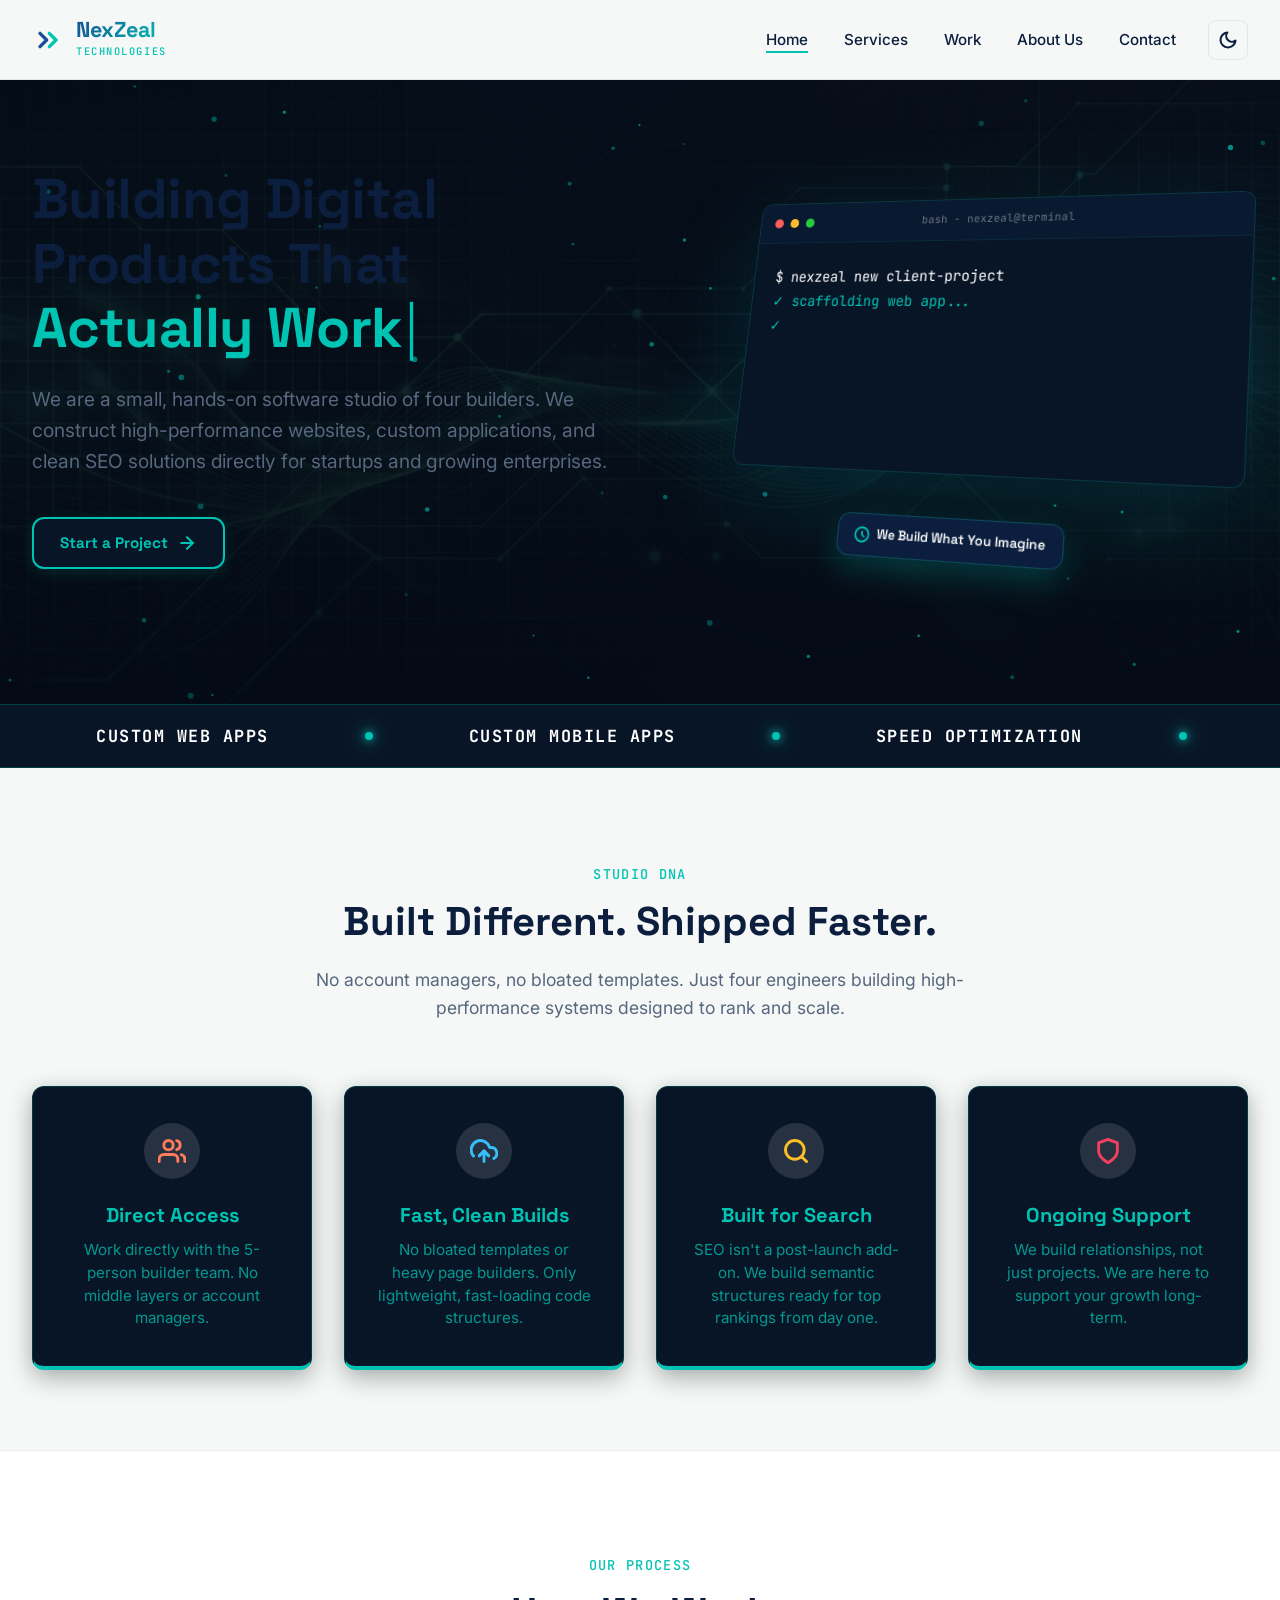
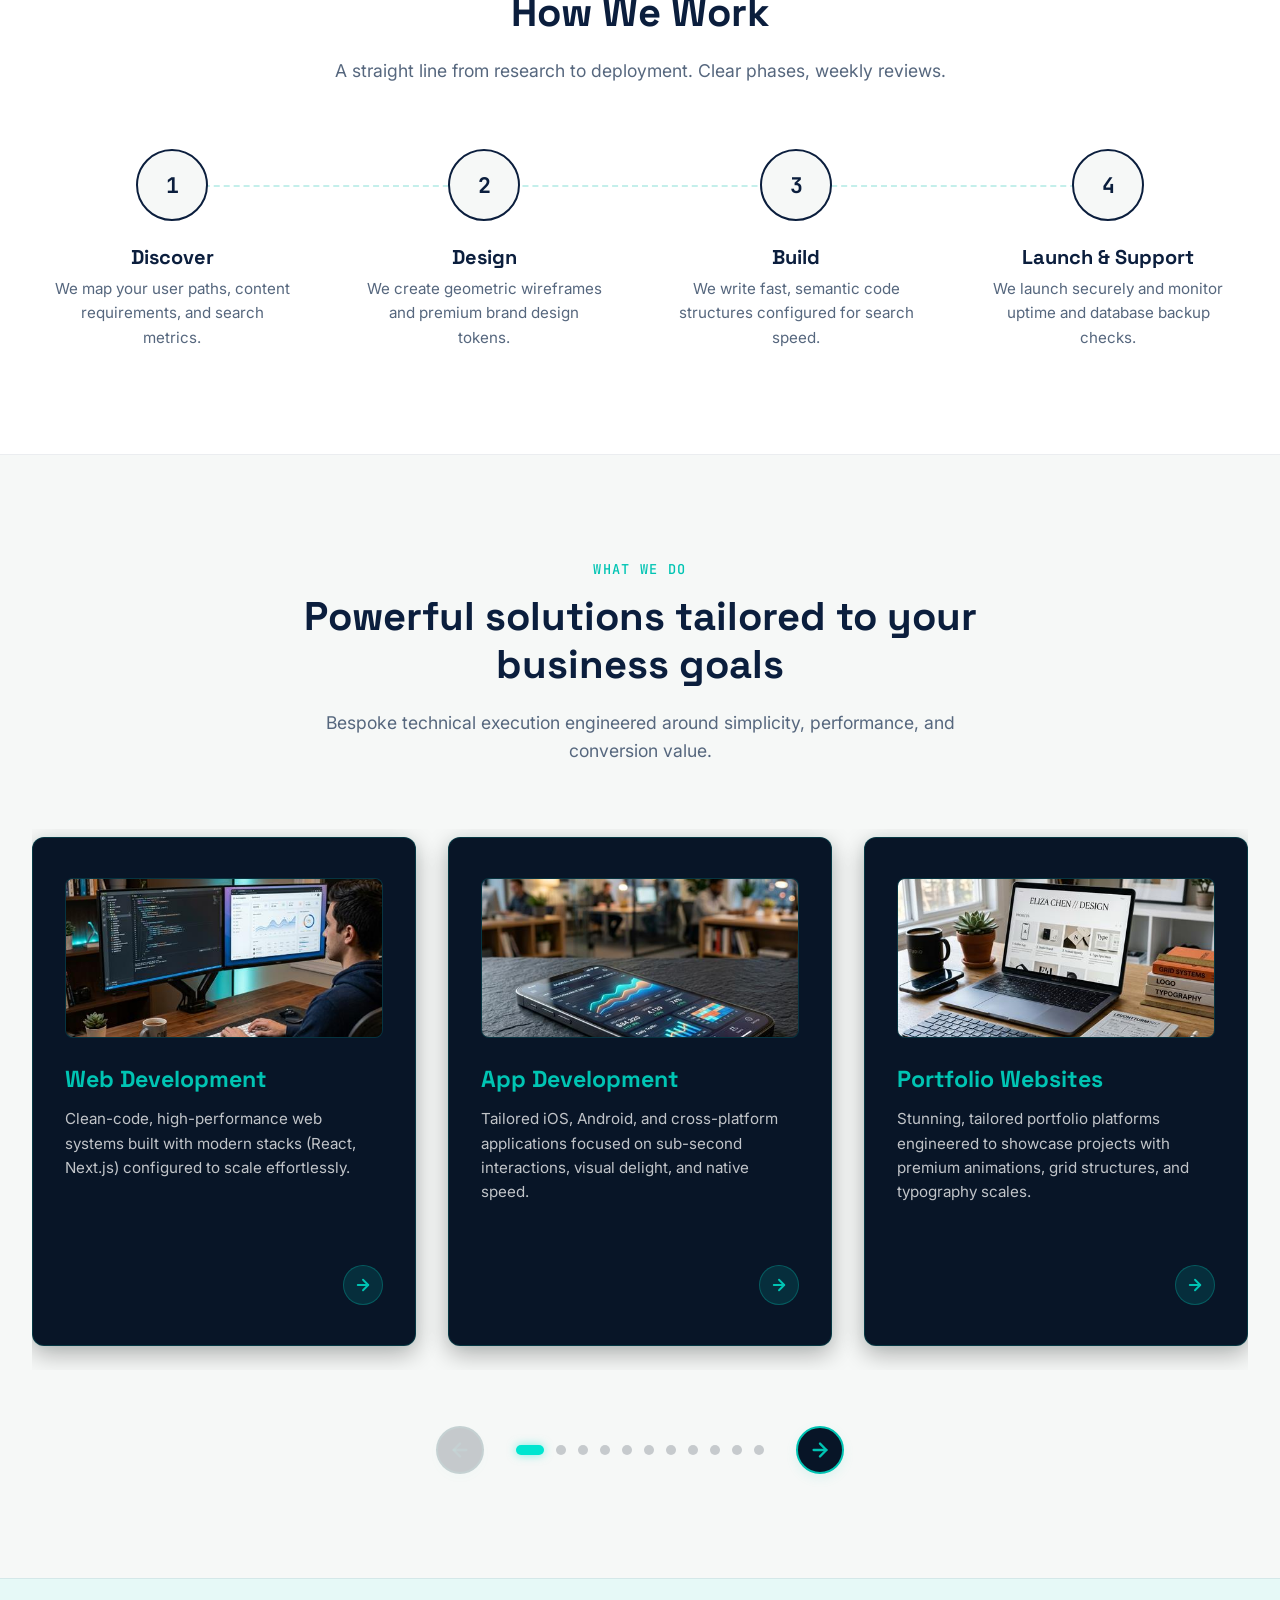
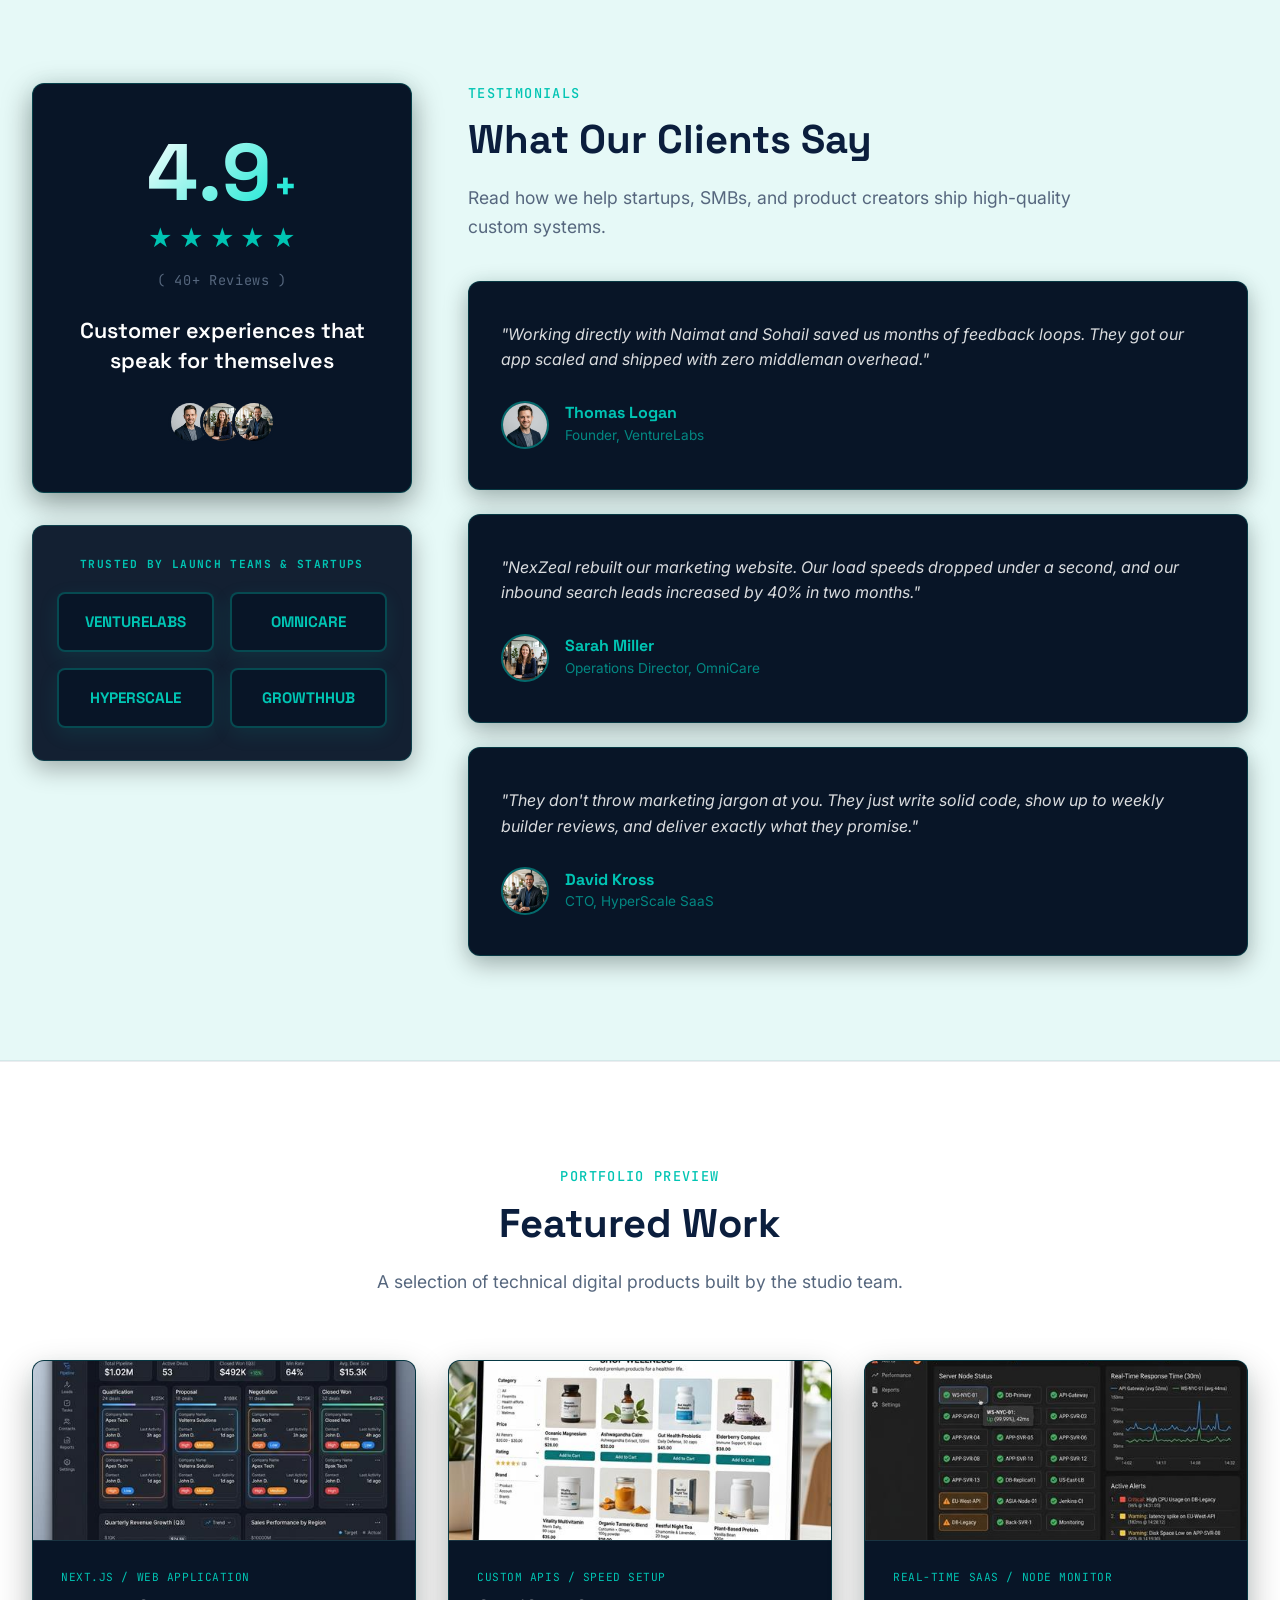
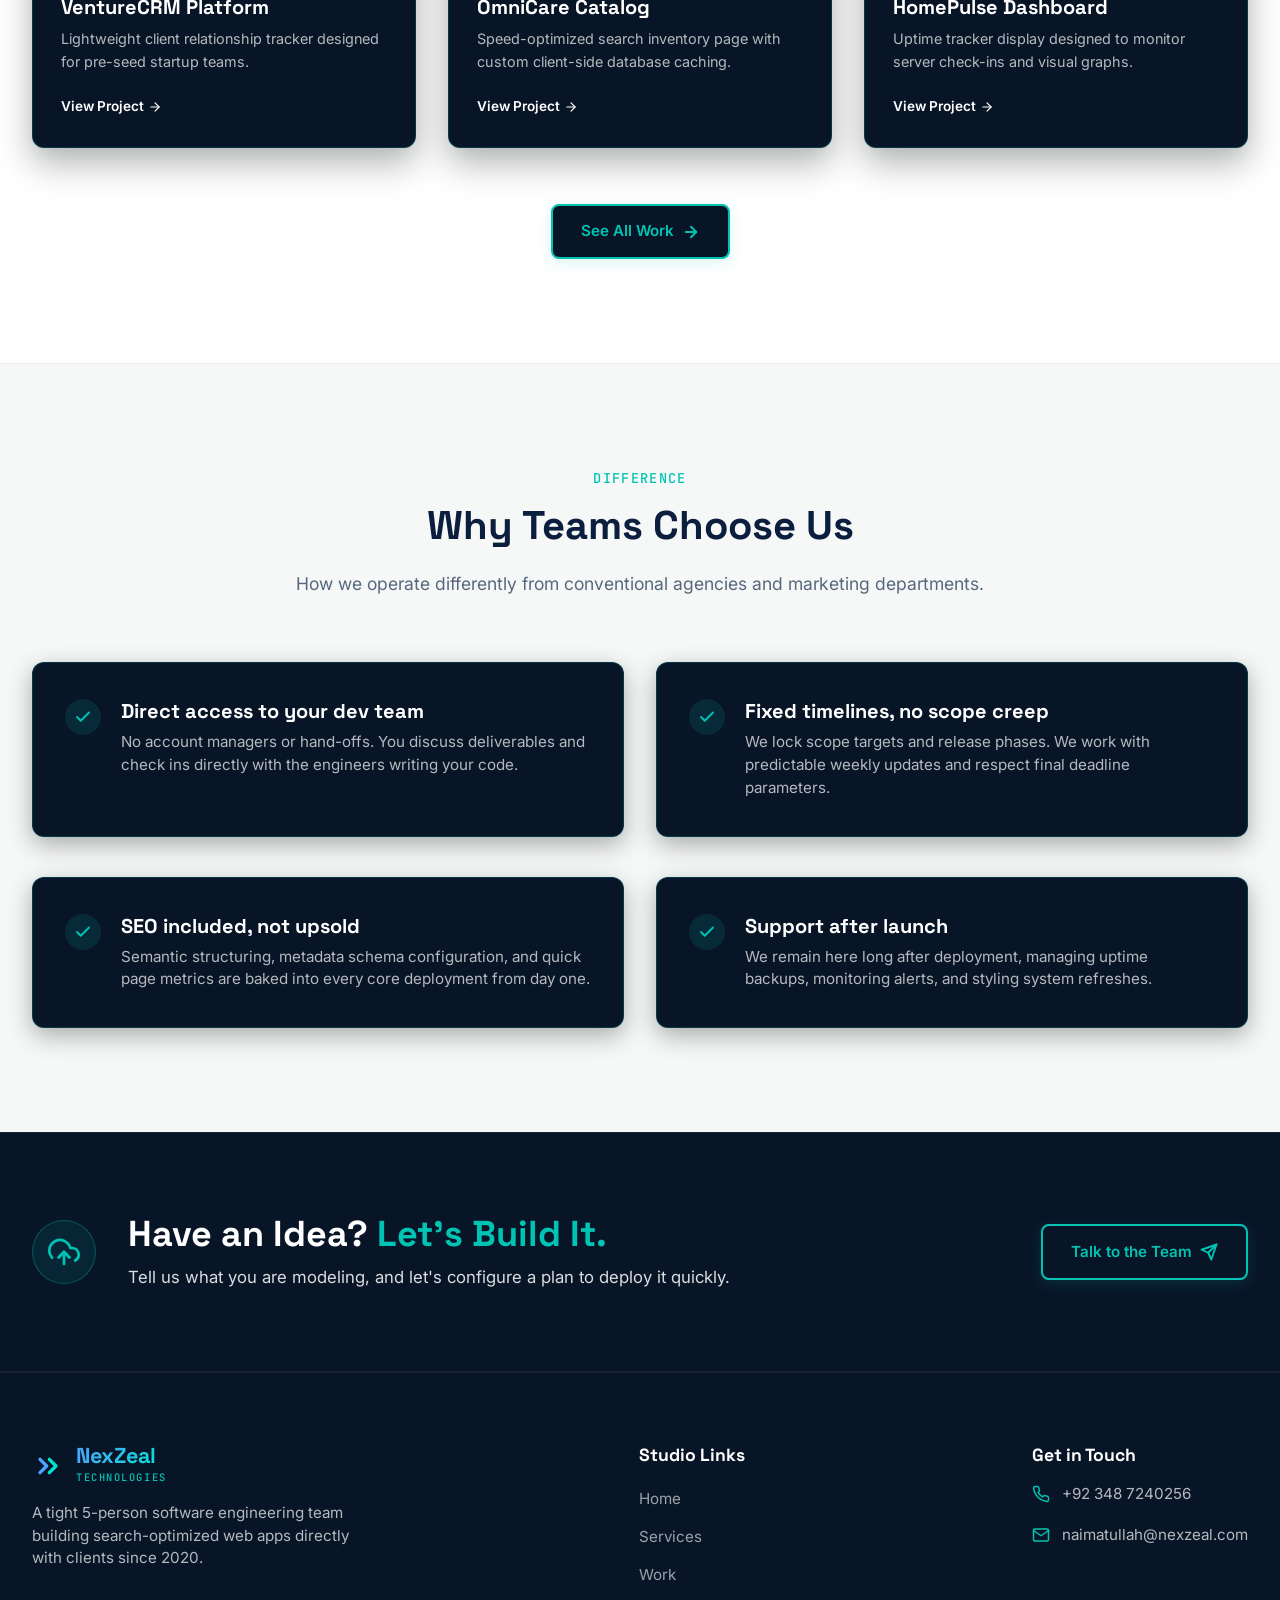
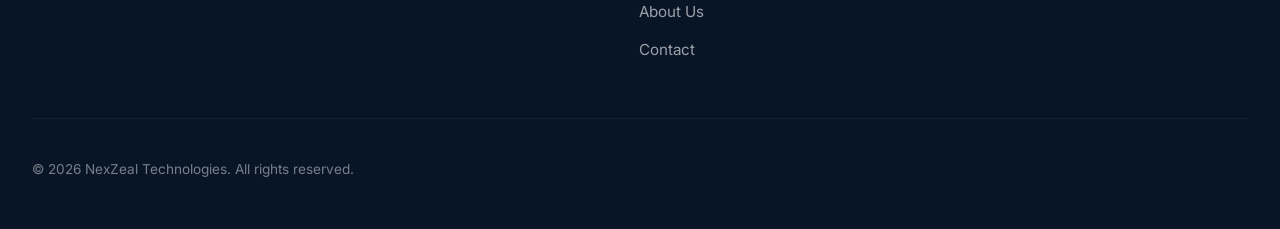
==== commit a0b4c852: "H" ====
--- a/index.html
+++ b/index.html
@@ -6,7 +6,7 @@
     <title>NexZeal Technologies — Software Built by Builders</title>
     <meta name="description" content="A hands-on software development studio building high-performance websites, applications, and SEO systems. Since 2020.">
     <!-- CSS Link -->
-    <link rel="stylesheet" href="css/main.css?v=1.2.10">
+    <link rel="stylesheet" href="css/main.css?v=1.2.11">
     <script>
         if (localStorage.getItem('theme') === 'dark') {
             document.documentElement.classList.add('dark-theme');
@@ -115,6 +115,7 @@
        B. HERO SECTION
        ========================================================================== -->
     <header class="hero-section">
+        <canvas id="hero-particles" class="hero-particles-canvas"></canvas>
         <div class="container">
             <div class="hero-grid">
                 <div class="hero-content">
@@ -945,6 +946,6 @@
     </footer>
 
     <!-- Script File -->
-    <script src="js/main.js?v=1.2.10"></script>
+    <script src="js/main.js?v=1.2.11"></script>
 </body>
 </html>
--- a/css/main.css
+++ b/css/main.css
@@ -471,6 +471,30 @@
     padding: 3rem 0 6rem 0;
     position: relative;
     overflow: hidden;
+    background-image: linear-gradient(rgba(4, 10, 21, 0.82), rgba(4, 10, 21, 0.94)), url('../img/hero_background.png');
+    background-size: cover;
+    background-position: center;
+    background-repeat: no-repeat;
+    transition: background 0.3s ease;
+}
+
+.light-theme .hero-section {
+    background-image: linear-gradient(rgba(255, 255, 255, 0.88), rgba(244, 246, 249, 0.94)), url('../img/hero_background.png');
+}
+
+.hero-particles-canvas {
+    position: absolute;
+    top: 0;
+    left: 0;
+    width: 100%;
+    height: 100%;
+    z-index: 1;
+    pointer-events: none;
+}
+
+.hero-section .container {
+    position: relative;
+    z-index: 2;
 }
 
 .hero-grid {
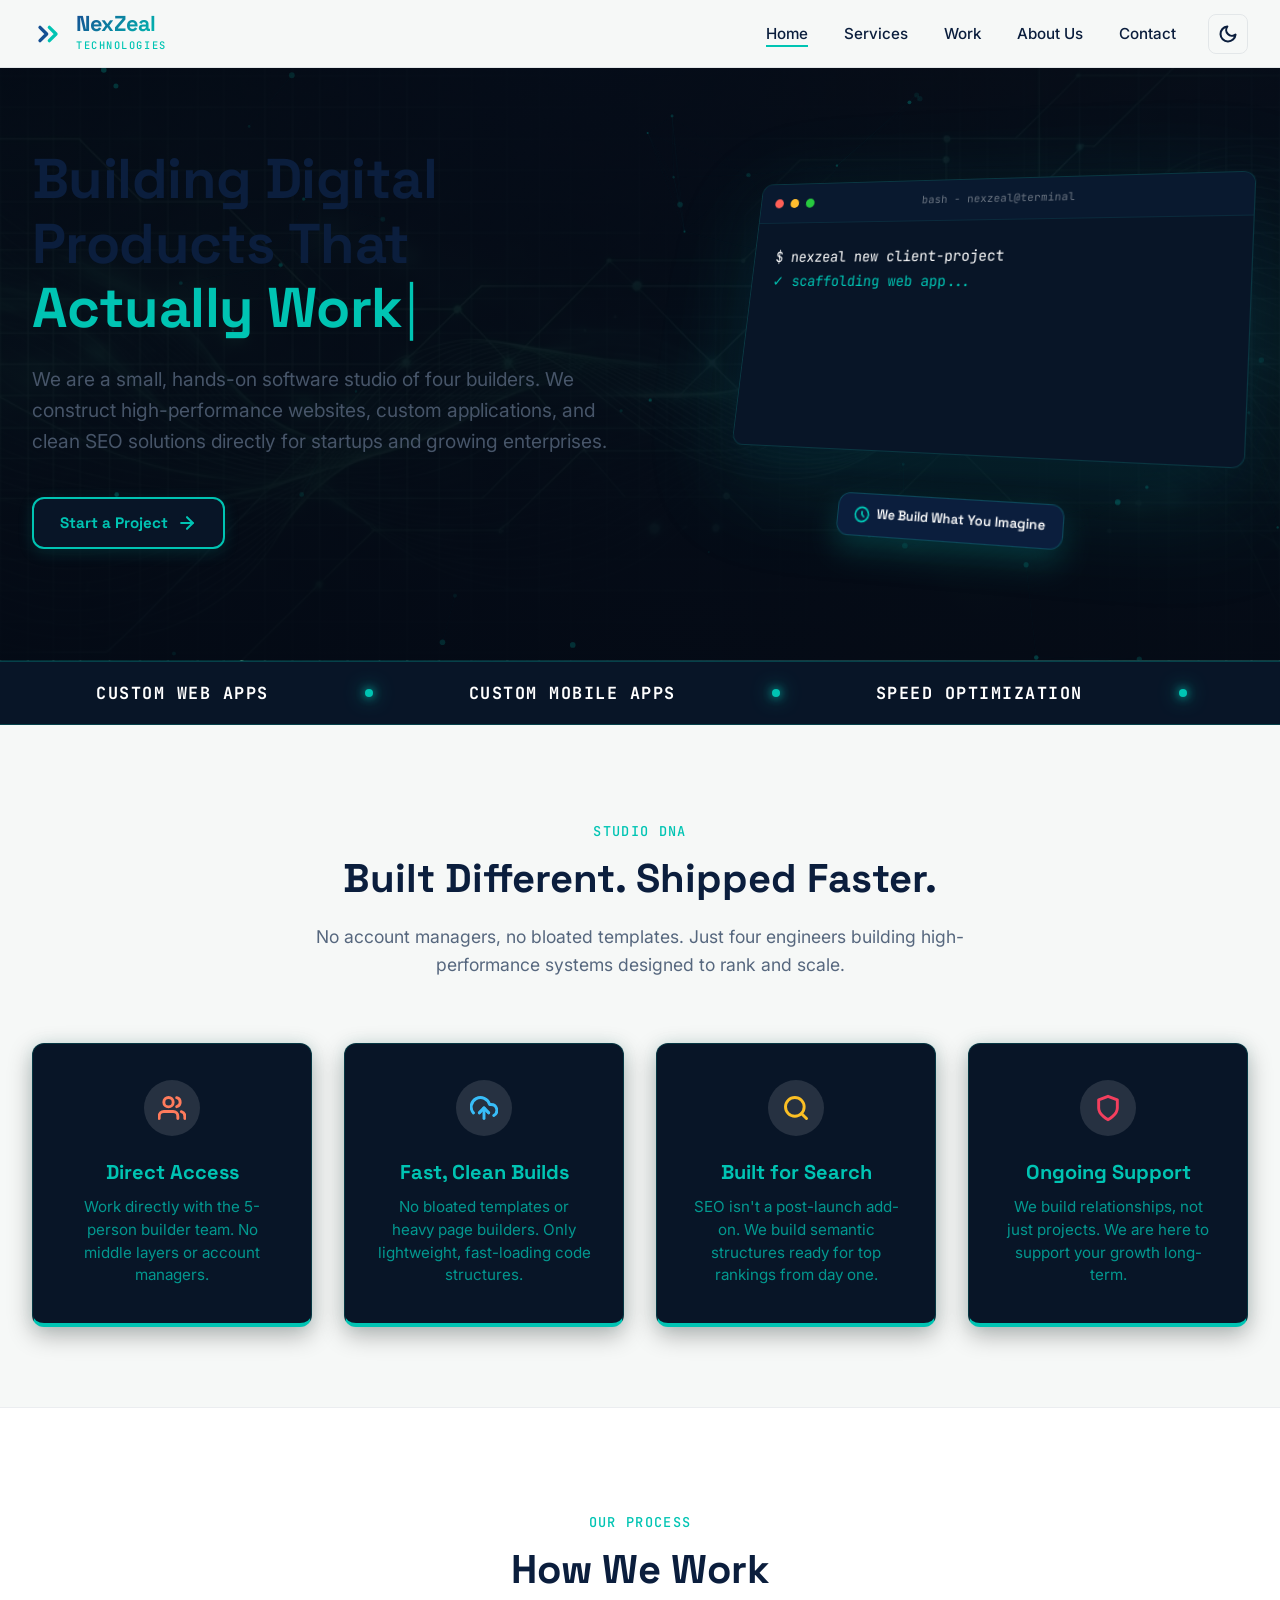
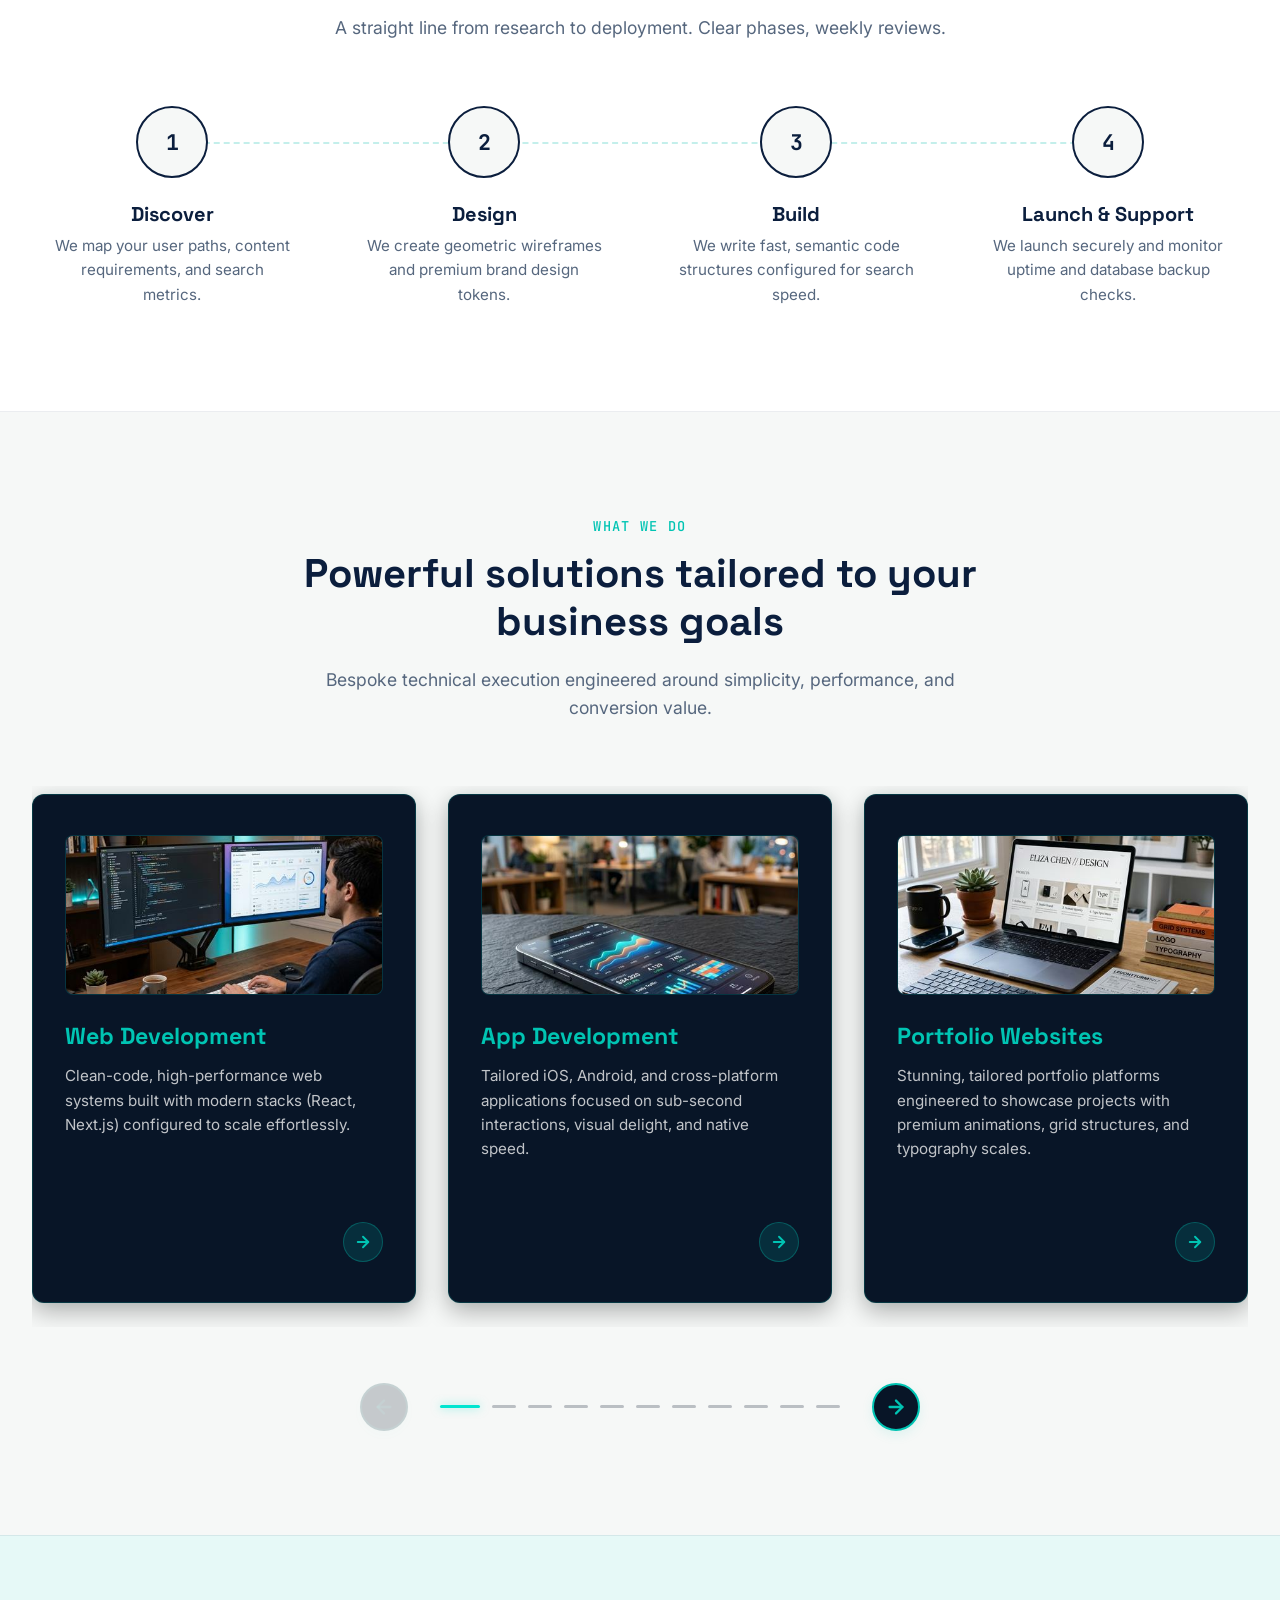
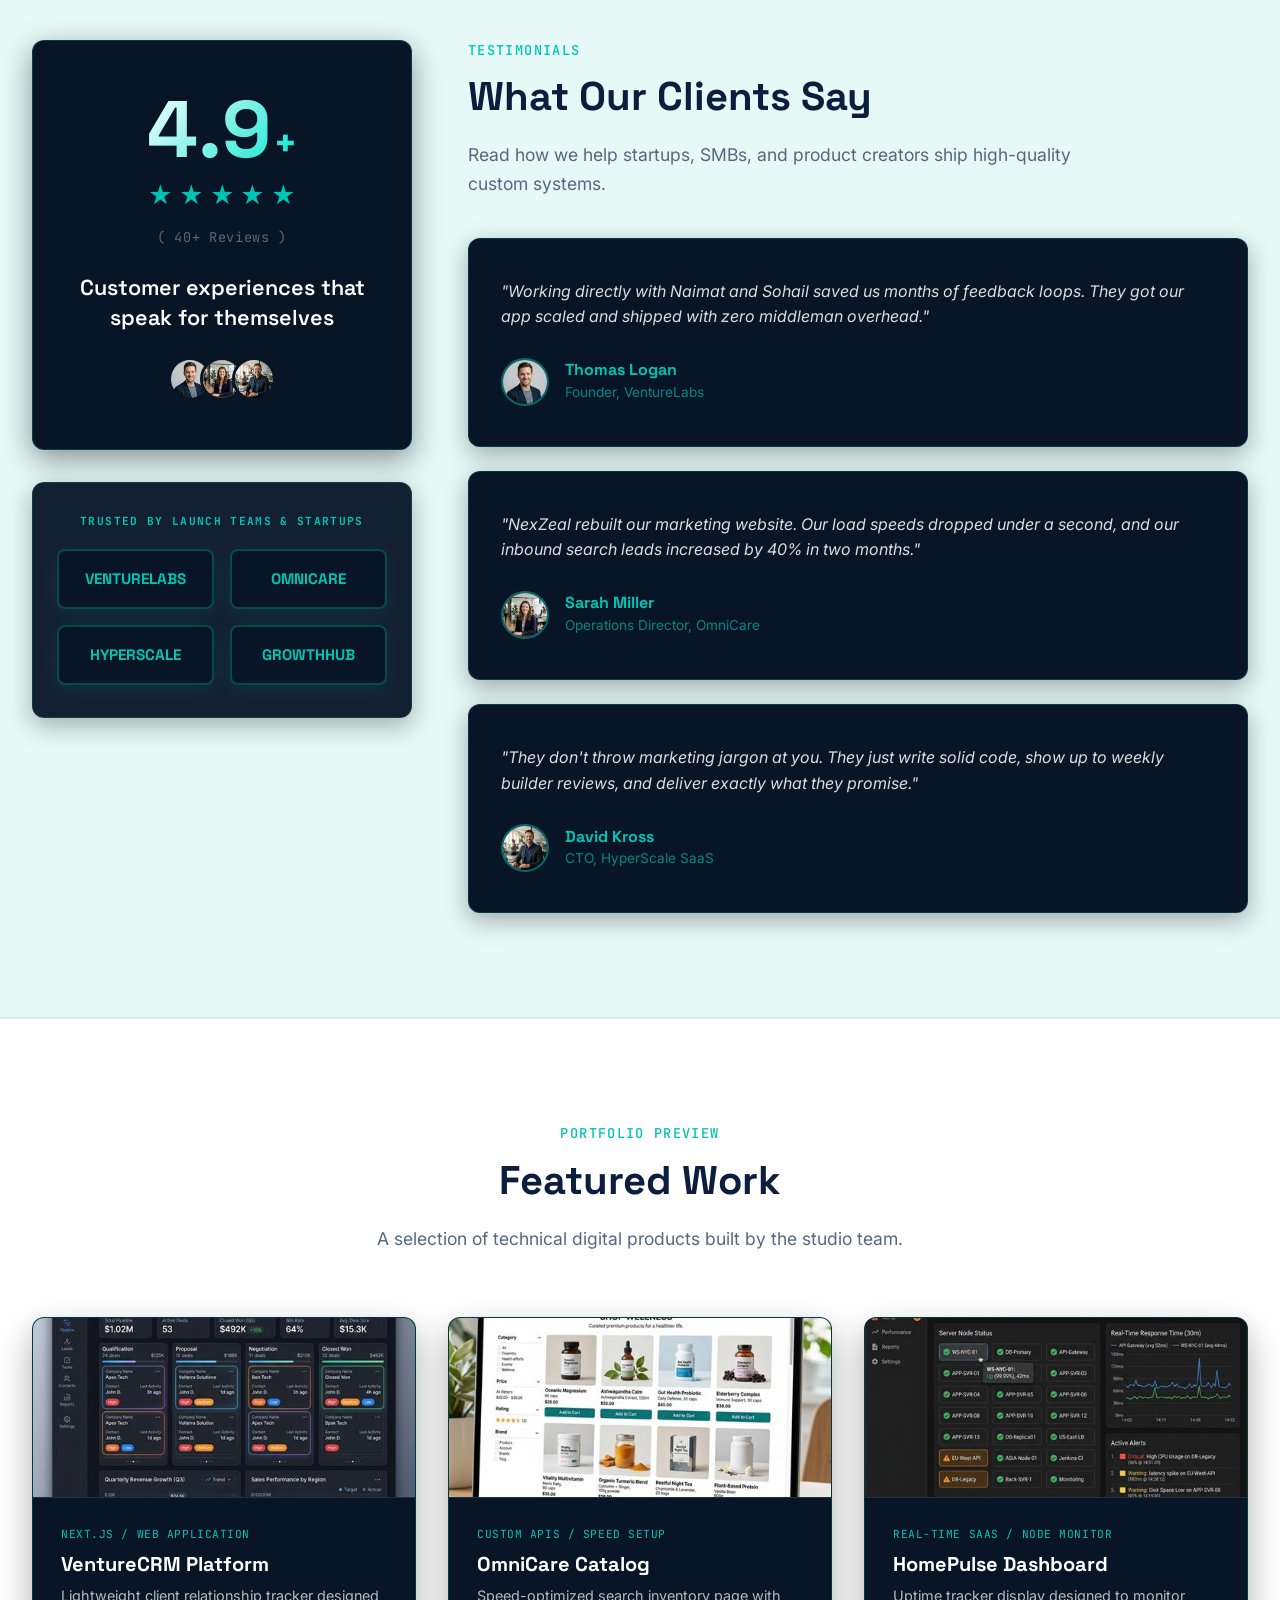
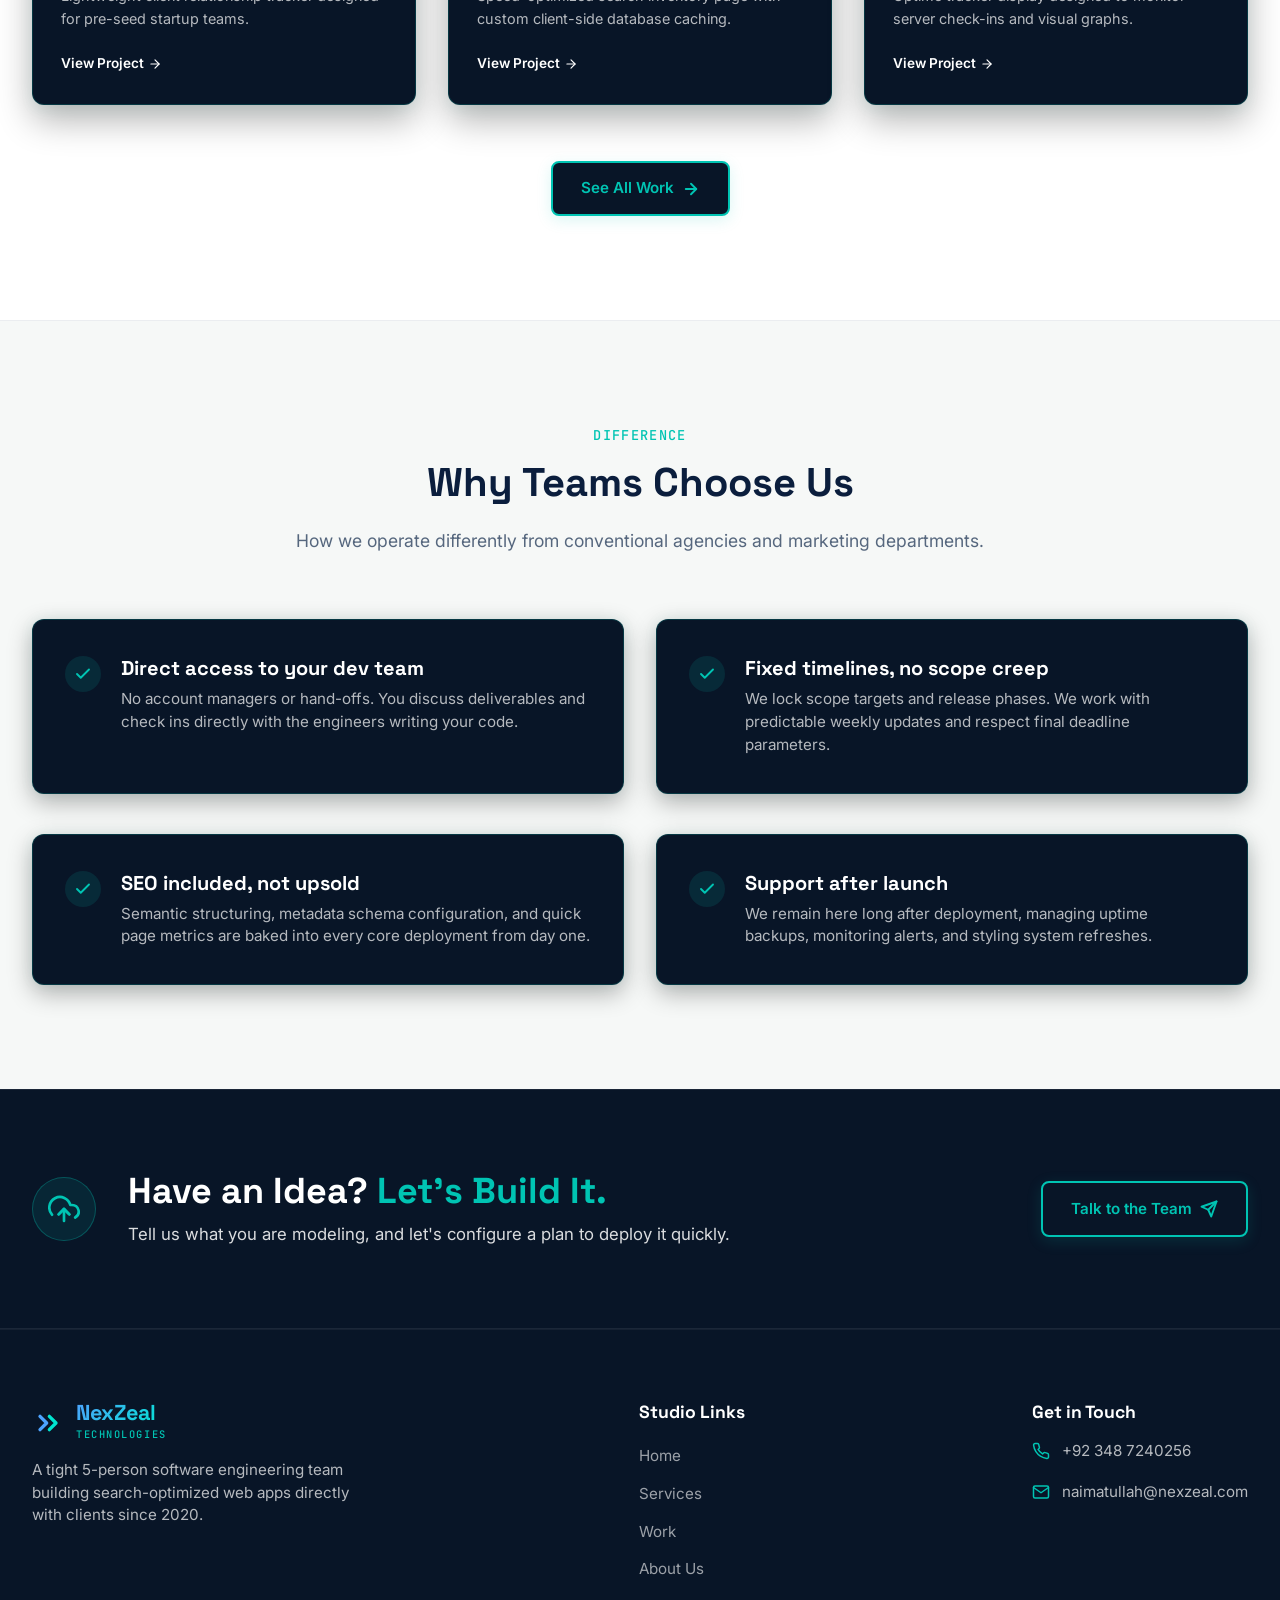
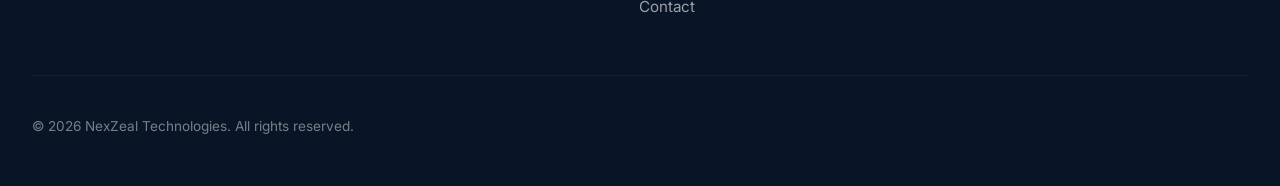
==== commit c1127092: "Polish hero design, header height, contrast, and dots-to-lines style" ====
--- a/index.html
+++ b/index.html
@@ -6,7 +6,7 @@
     <title>NexZeal Technologies — Software Built by Builders</title>
     <meta name="description" content="A hands-on software development studio building high-performance websites, applications, and SEO systems. Since 2020.">
     <!-- CSS Link -->
-    <link rel="stylesheet" href="css/main.css?v=1.2.11">
+    <link rel="stylesheet" href="css/main.css?v=1.2.12">
     <script>
         if (localStorage.getItem('theme') === 'dark') {
             document.documentElement.classList.add('dark-theme');
@@ -946,6 +946,6 @@
     </footer>
 
     <!-- Script File -->
-    <script src="js/main.js?v=1.2.11"></script>
+    <script src="js/main.js?v=1.2.12"></script>
 </body>
 </html>
--- a/css/main.css
+++ b/css/main.css
@@ -308,7 +308,7 @@
    NAVIGATION BAR
    ========================================================================== */
 .navbar {
-    height: 80px;
+    height: 68px;
     background-color: var(--color-paper);
     border-bottom: 1px solid var(--border-color);
     position: sticky;
@@ -468,18 +468,20 @@
    HERO SECTION
    ========================================================================== */
 .hero-section {
-    padding: 3rem 0 6rem 0;
+    padding: 2.5rem 0 4.5rem 0;
     position: relative;
     overflow: hidden;
-    background-image: linear-gradient(rgba(4, 10, 21, 0.82), rgba(4, 10, 21, 0.94)), url('../img/hero_background.png');
+    background-image: linear-gradient(rgba(4, 10, 21, 0.88), rgba(4, 10, 21, 0.96)), url('../img/hero_background.png');
     background-size: cover;
     background-position: center;
     background-repeat: no-repeat;
     transition: background 0.3s ease;
+    border-bottom: 1px solid rgba(0, 196, 179, 0.15);
 }
 
 .light-theme .hero-section {
-    background-image: linear-gradient(rgba(255, 255, 255, 0.88), rgba(244, 246, 249, 0.94)), url('../img/hero_background.png');
+    background-image: linear-gradient(rgba(255, 255, 255, 0.92), rgba(244, 246, 249, 0.96)), url('../img/hero_background.png');
+    border-bottom: 1px solid rgba(11, 30, 61, 0.08);
 }
 
 .hero-particles-canvas {
@@ -553,9 +555,13 @@
 
 .hero-subtext {
     font-size: 1.2rem;
-    color: var(--color-slate);
+    color: #475569; /* high contrast Slate-600 for light theme */
     margin-bottom: 2.5rem;
     max-width: 580px;
+}
+
+.dark-theme .hero-subtext {
+    color: #cbd5e1; /* high contrast Slate-300 for dark theme */
 }
 
 .hero-actions {
@@ -1430,23 +1436,23 @@
 }
 
 .slider-dot {
-    width: 10px;
-    height: 10px;
-    border-radius: 50%;
-    background-color: rgba(8, 21, 39, 0.2);
+    width: 24px;
+    height: 3px;
+    border-radius: 2px;
+    background-color: rgba(8, 21, 39, 0.25);
     cursor: pointer;
-    transition: all 0.3s ease;
+    transition: all 0.3s cubic-bezier(0.16, 1, 0.3, 1);
 }
 
 .slider-dot.active {
-    width: 28px;
-    border-radius: 5px;
+    width: 40px;
+    border-radius: 2px;
     background-color: var(--color-teal-bright);
     box-shadow: 0 0 10px rgba(0, 229, 208, 0.5);
 }
 
 .dark-theme .slider-dot {
-    background-color: rgba(255, 255, 255, 0.2);
+    background-color: rgba(255, 255, 255, 0.25);
 }
 
 .dark-theme .slider-dot.active {
@@ -1499,12 +1505,13 @@
         align-items: center;
     }
     .slider-dot {
-        width: 8px;
-        height: 8px;
+        width: 16px;
+        height: 3px;
+        border-radius: 2px;
     }
     .slider-dot.active {
-        width: 20px;
-        border-radius: 4px;
+        width: 28px;
+        border-radius: 2px;
         background-color: #00c4b3;
         box-shadow: 0 0 8px rgba(0, 196, 179, 0.4);
     }
@@ -2535,17 +2542,17 @@
     }
     
     .work-dot {
-        width: 8px;
-        height: 8px;
-        border-radius: 50%;
-        background-color: rgba(255, 255, 255, 0.2);
+        width: 16px;
+        height: 3px;
+        border-radius: 2px;
+        background-color: rgba(255, 255, 255, 0.25);
         cursor: pointer;
         transition: all 0.3s ease;
     }
     
     .work-dot.active {
-        width: 20px;
-        border-radius: 4px;
+        width: 28px;
+        border-radius: 2px;
         background-color: #00c4b3;
         box-shadow: 0 0 8px rgba(0, 196, 179, 0.4);
     }
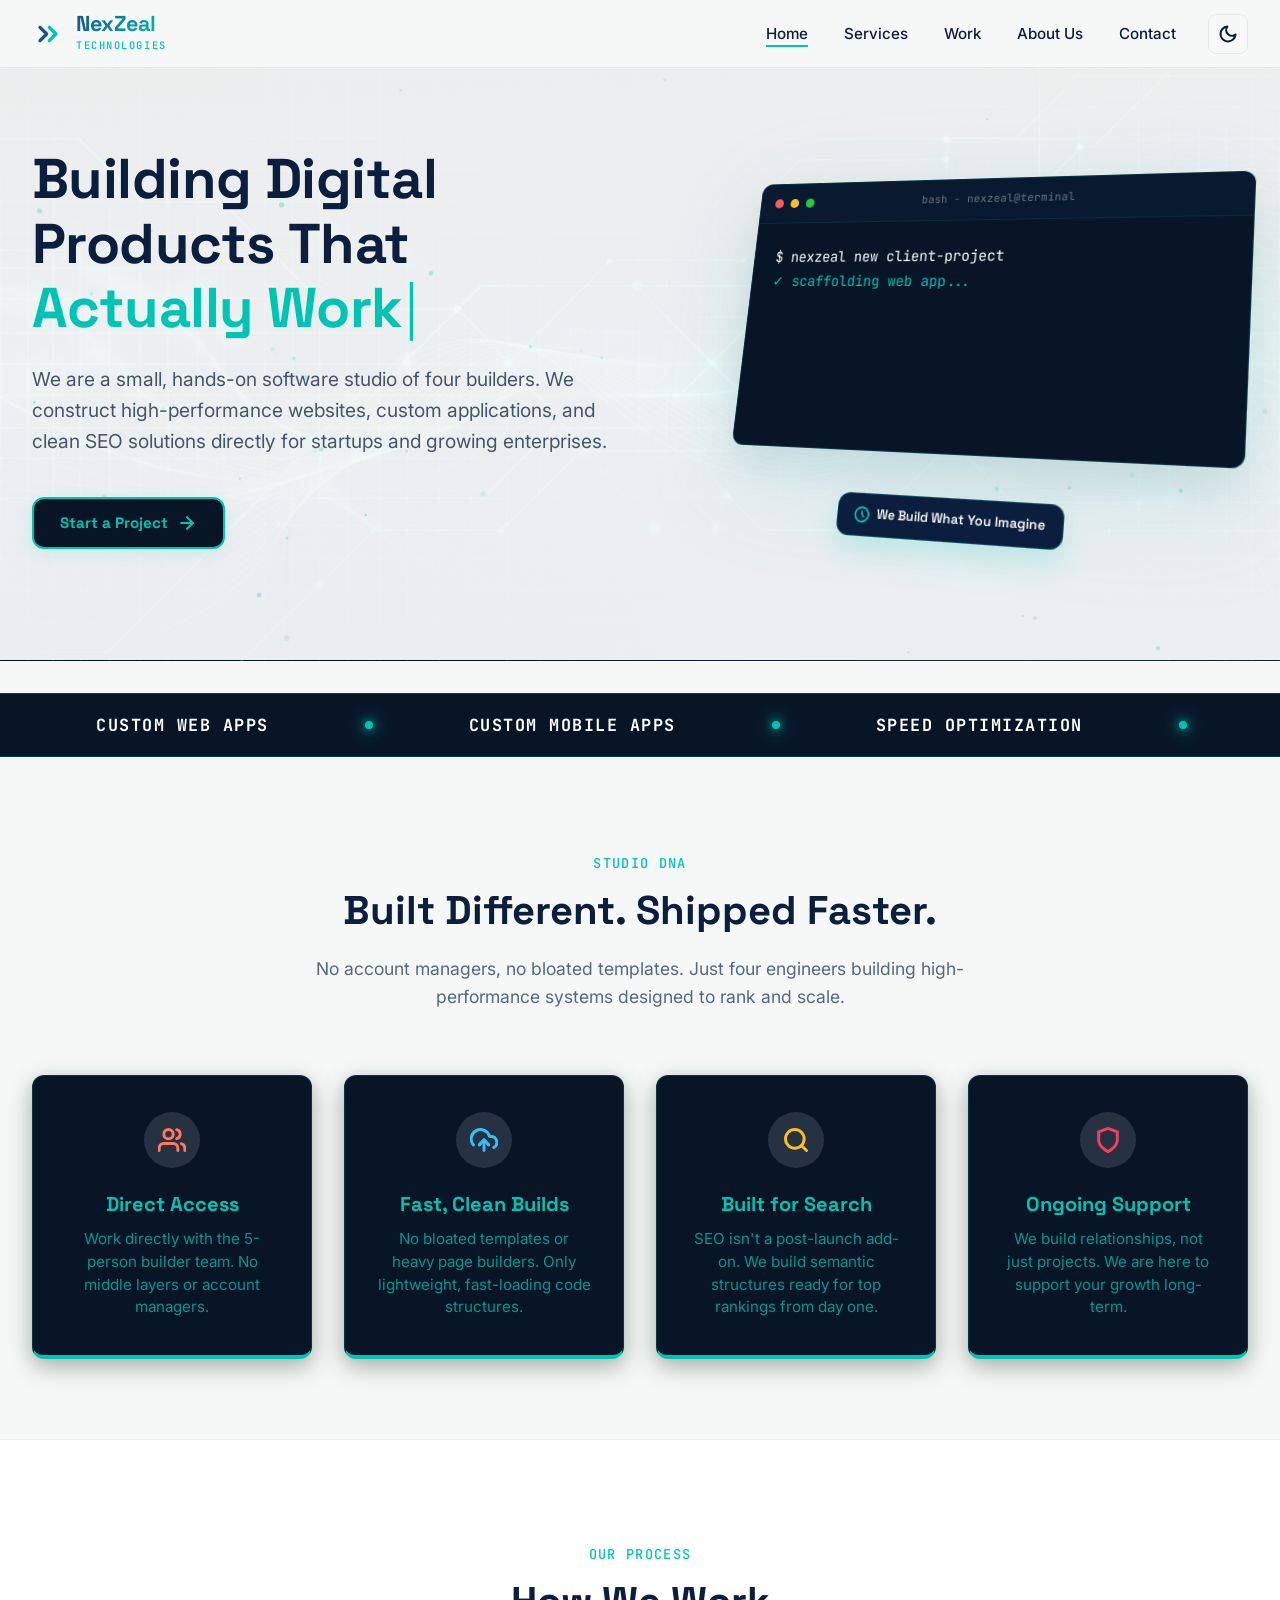
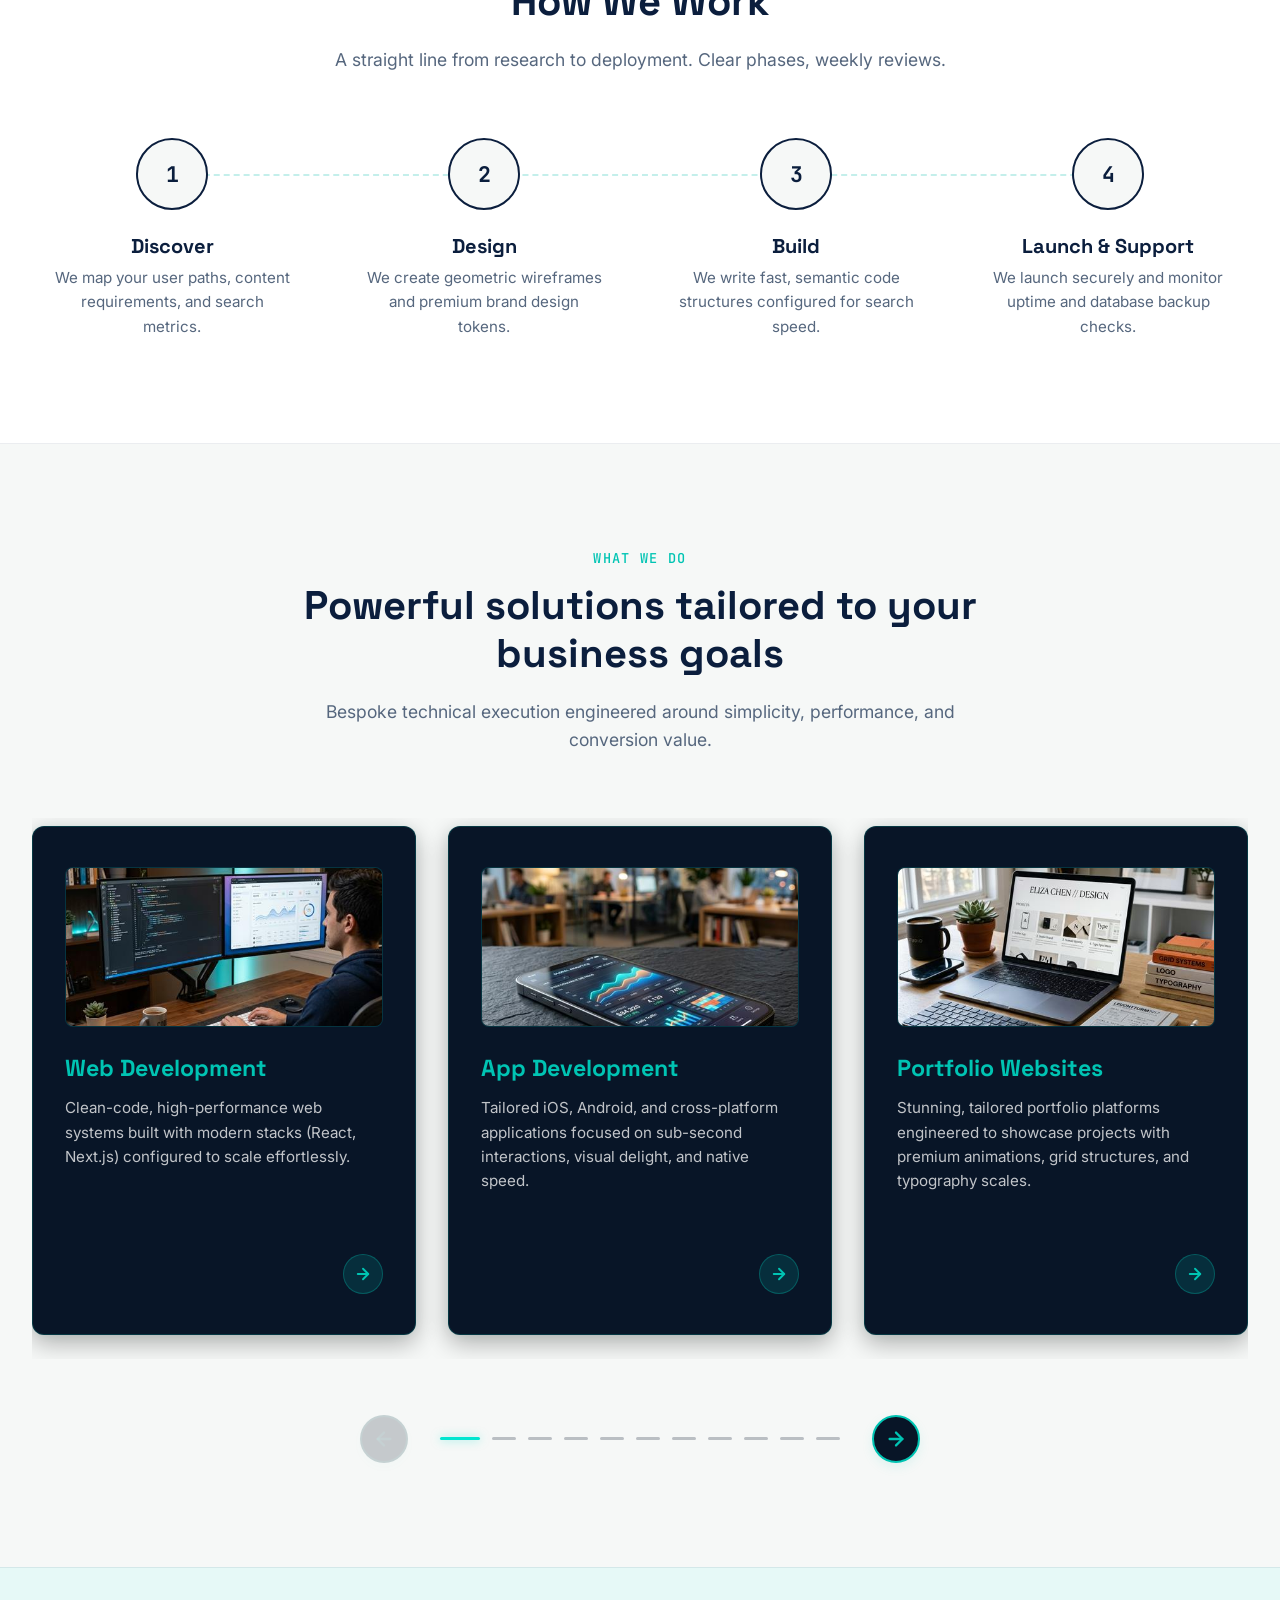
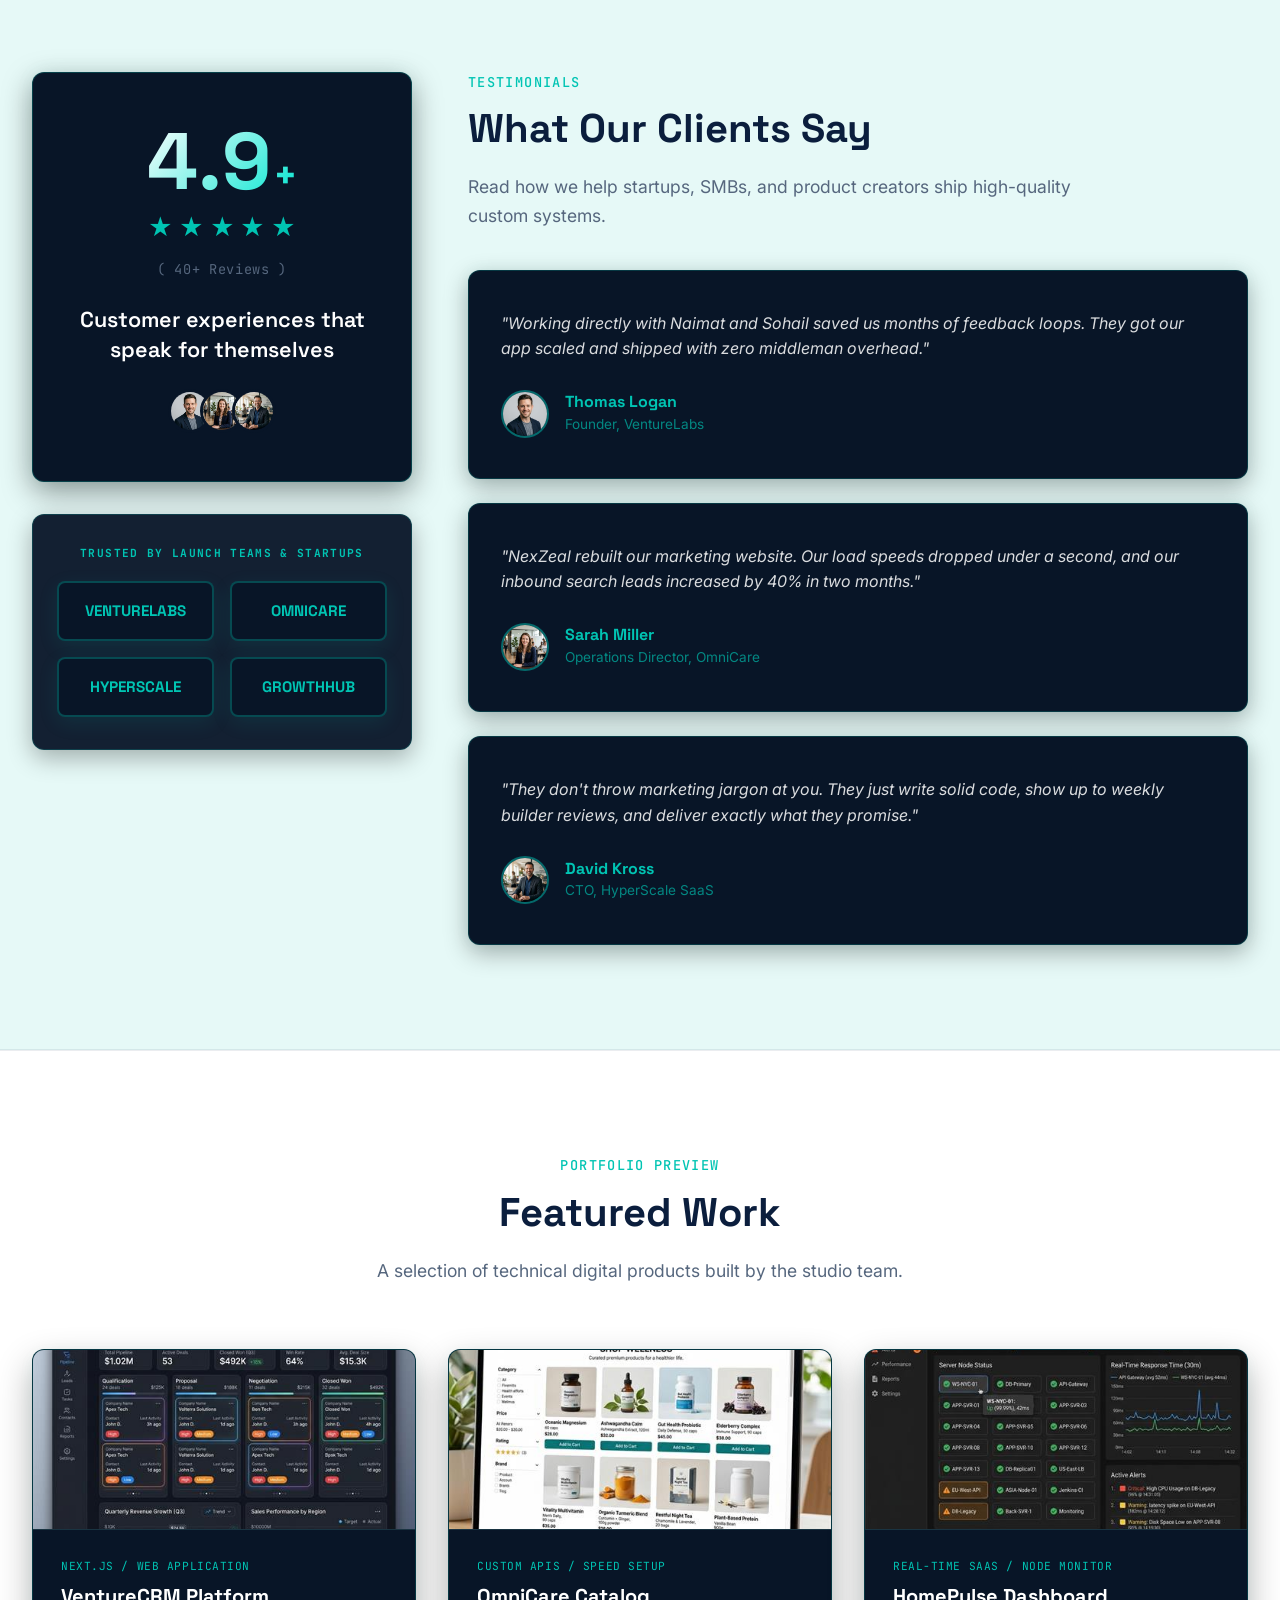
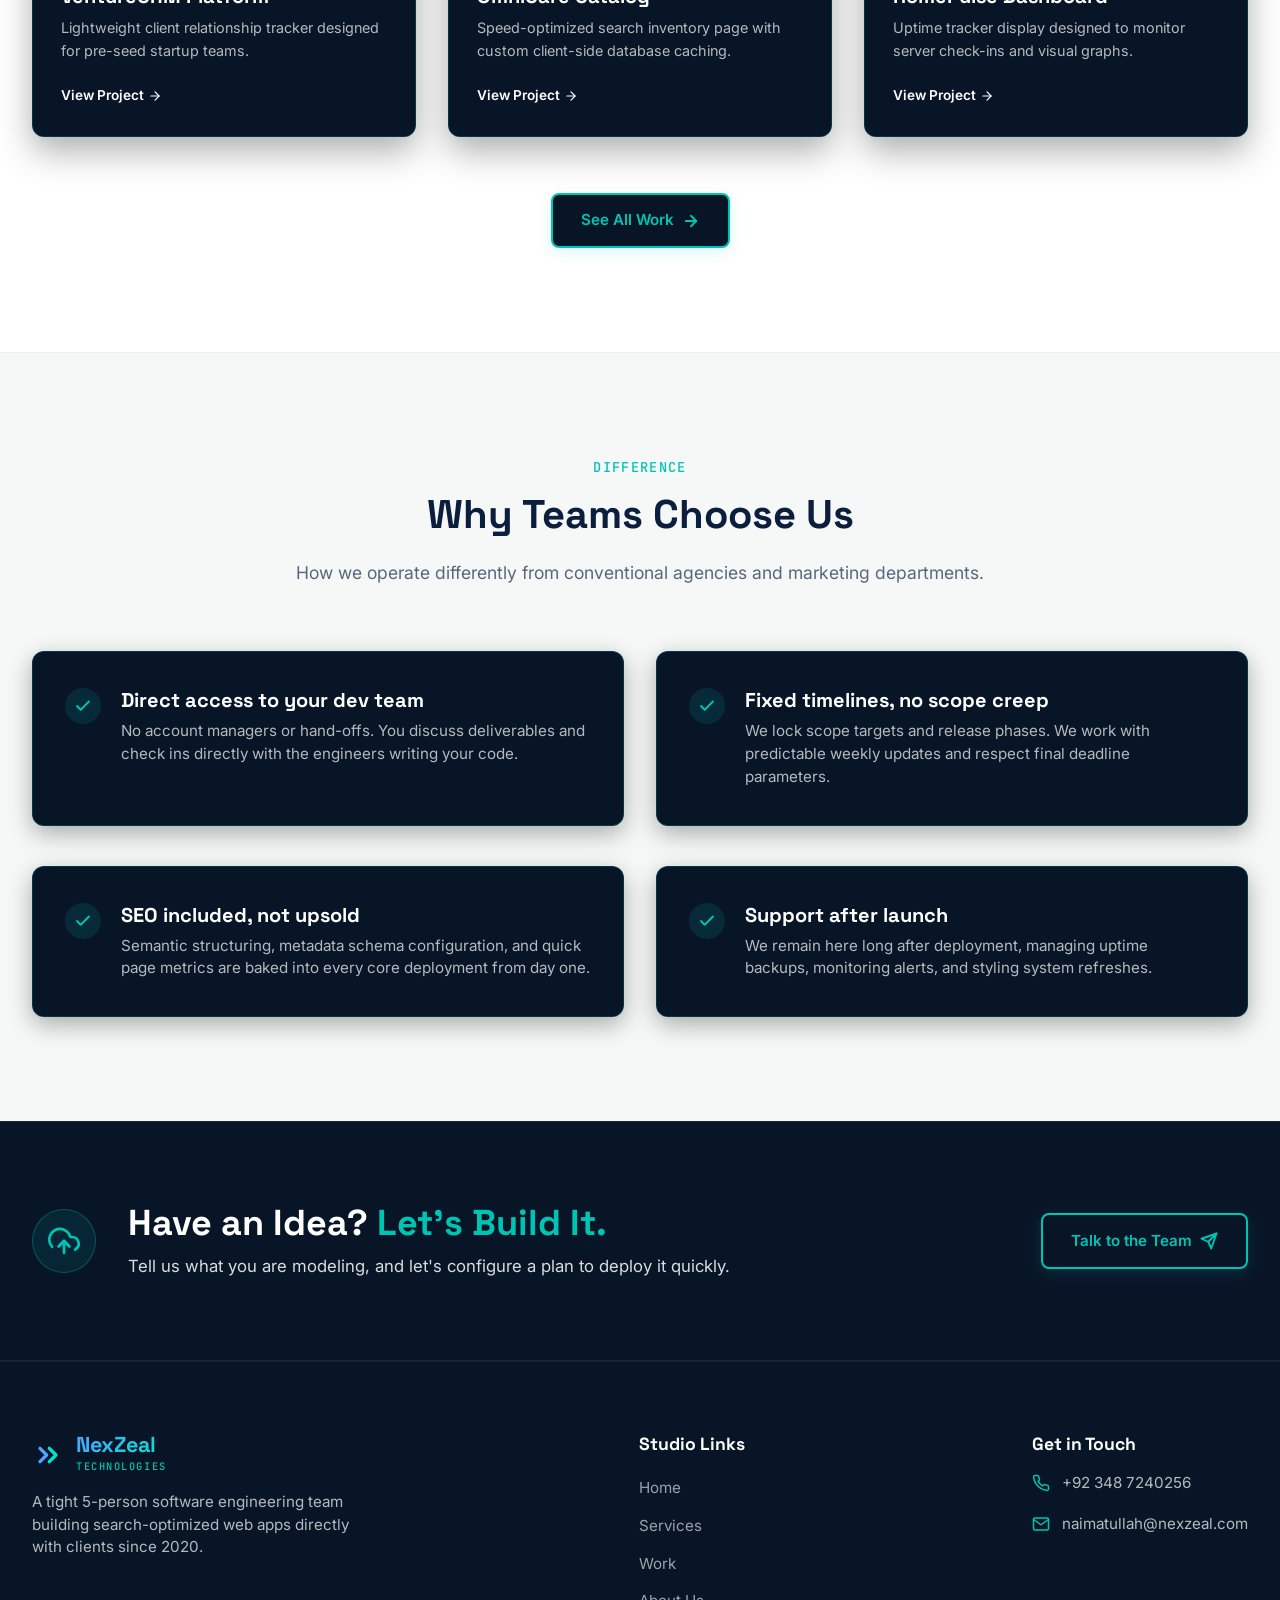
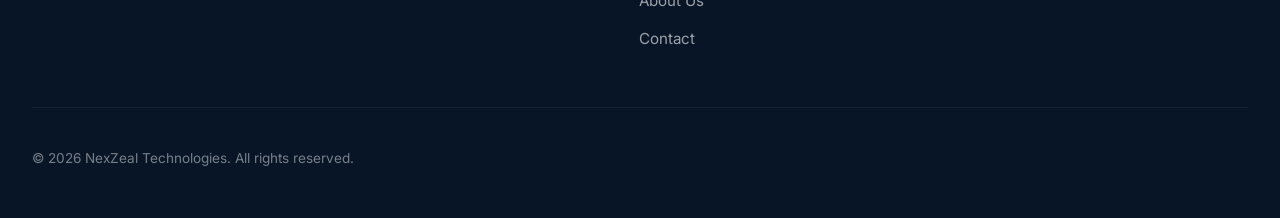
==== commit 52d24ea7: "Fix hero background default theme behavior, title and subtext contrast, and add bottom spacing" ====
--- a/index.html
+++ b/index.html
@@ -6,7 +6,7 @@
     <title>NexZeal Technologies — Software Built by Builders</title>
     <meta name="description" content="A hands-on software development studio building high-performance websites, applications, and SEO systems. Since 2020.">
     <!-- CSS Link -->
-    <link rel="stylesheet" href="css/main.css?v=1.2.12">
+    <link rel="stylesheet" href="css/main.css?v=1.2.13">
     <script>
         if (localStorage.getItem('theme') === 'dark') {
             document.documentElement.classList.add('dark-theme');
@@ -946,6 +946,6 @@
     </footer>
 
     <!-- Script File -->
-    <script src="js/main.js?v=1.2.12"></script>
+    <script src="js/main.js?v=1.2.13"></script>
 </body>
 </html>
--- a/css/main.css
+++ b/css/main.css
@@ -471,17 +471,18 @@
     padding: 2.5rem 0 4.5rem 0;
     position: relative;
     overflow: hidden;
-    background-image: linear-gradient(rgba(4, 10, 21, 0.88), rgba(4, 10, 21, 0.96)), url('../img/hero_background.png');
+    background-image: linear-gradient(rgba(255, 255, 255, 0.92), rgba(244, 246, 249, 0.96)), url('../img/hero_background.png');
     background-size: cover;
     background-position: center;
     background-repeat: no-repeat;
     transition: background 0.3s ease;
+    border-bottom: 1px solid rgba(11, 30, 61, 0.08);
+    margin-bottom: 2rem;
+}
+
+.dark-theme .hero-section {
+    background-image: linear-gradient(rgba(4, 10, 21, 0.88), rgba(4, 10, 21, 0.96)), url('../img/hero_background.png');
     border-bottom: 1px solid rgba(0, 196, 179, 0.15);
-}
-
-.light-theme .hero-section {
-    background-image: linear-gradient(rgba(255, 255, 255, 0.92), rgba(244, 246, 249, 0.96)), url('../img/hero_background.png');
-    border-bottom: 1px solid rgba(11, 30, 61, 0.08);
 }
 
 .hero-particles-canvas {
@@ -529,6 +530,11 @@
     line-height: 1.15;
     margin-bottom: 1.5rem;
     letter-spacing: -0.01em;
+    color: var(--color-navy-ink);
+}
+
+.dark-theme .hero-title {
+    color: #ffffff;
 }
 
 /* Word-by-word Hero Title reveal */
@@ -561,7 +567,7 @@
 }
 
 .dark-theme .hero-subtext {
-    color: #cbd5e1; /* high contrast Slate-300 for dark theme */
+    color: #f8fafc; /* super bright Slate-50 for dark theme */
 }
 
 .hero-actions {
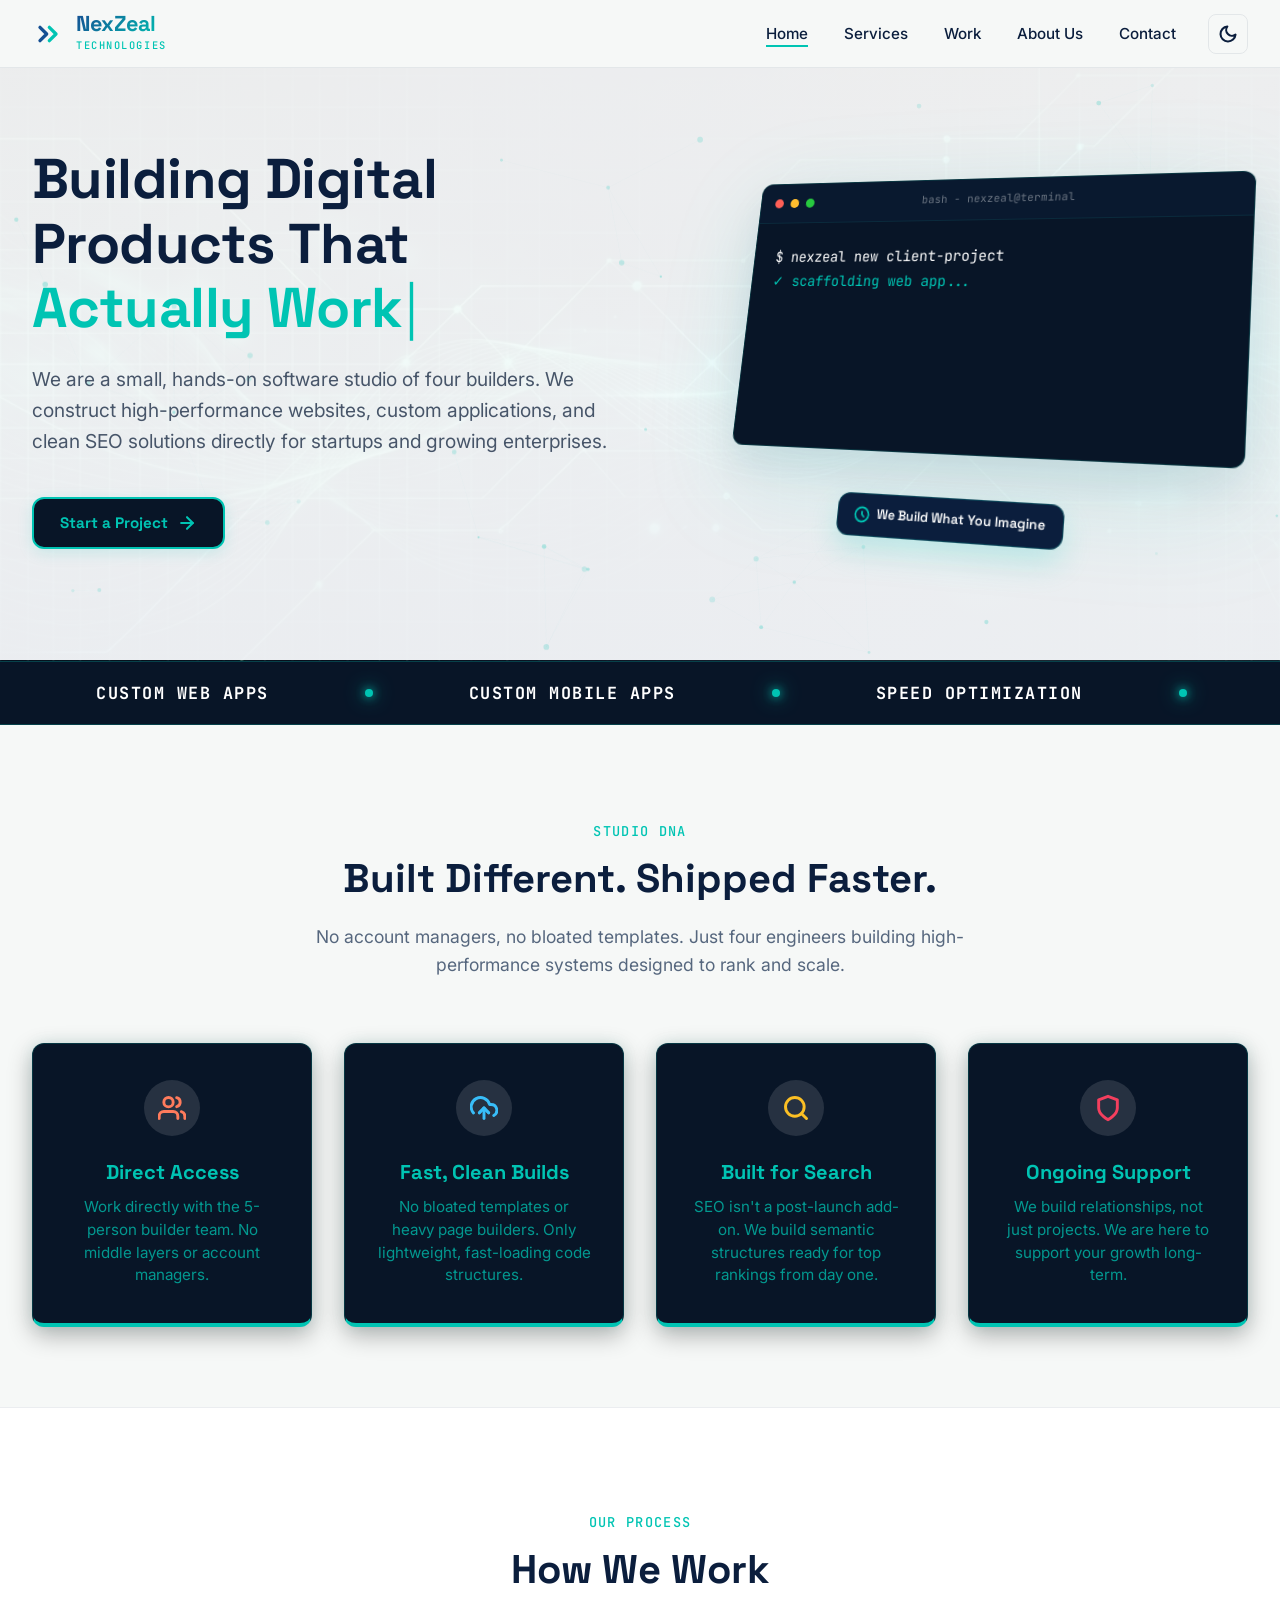
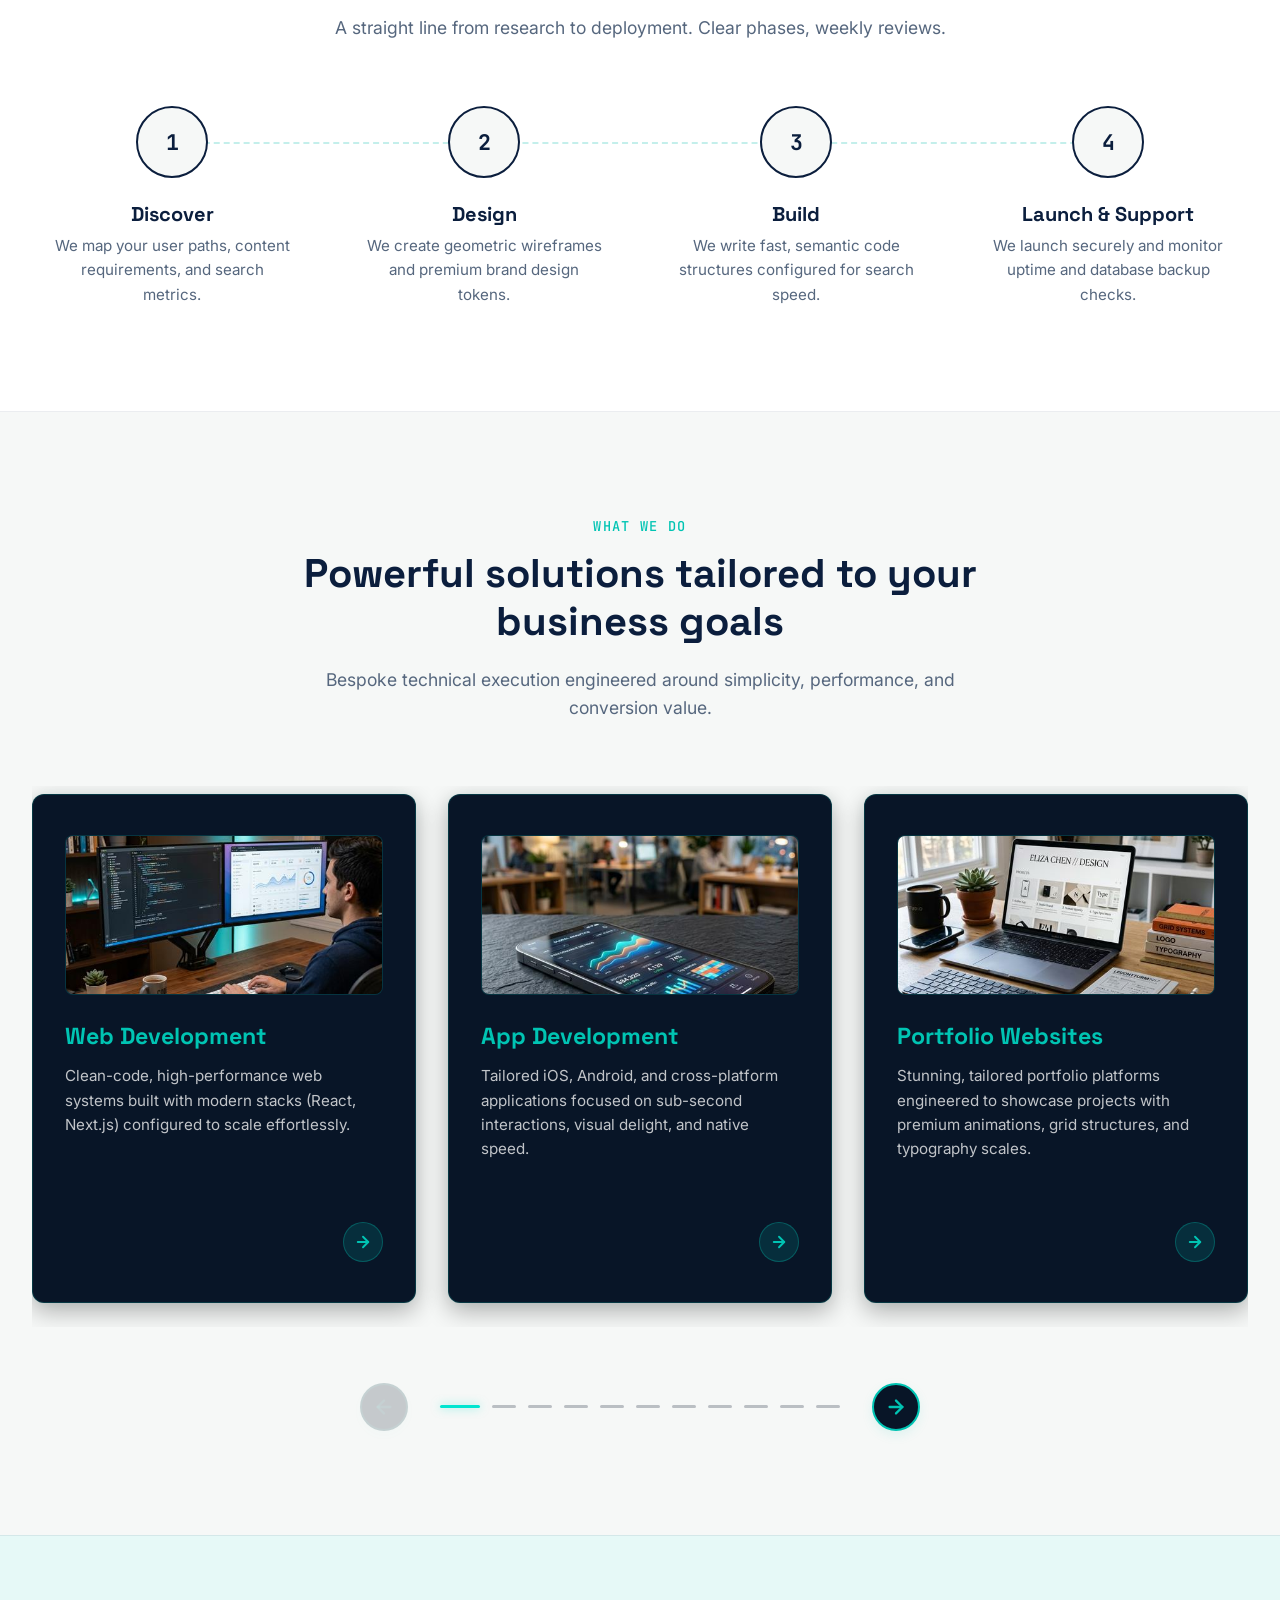
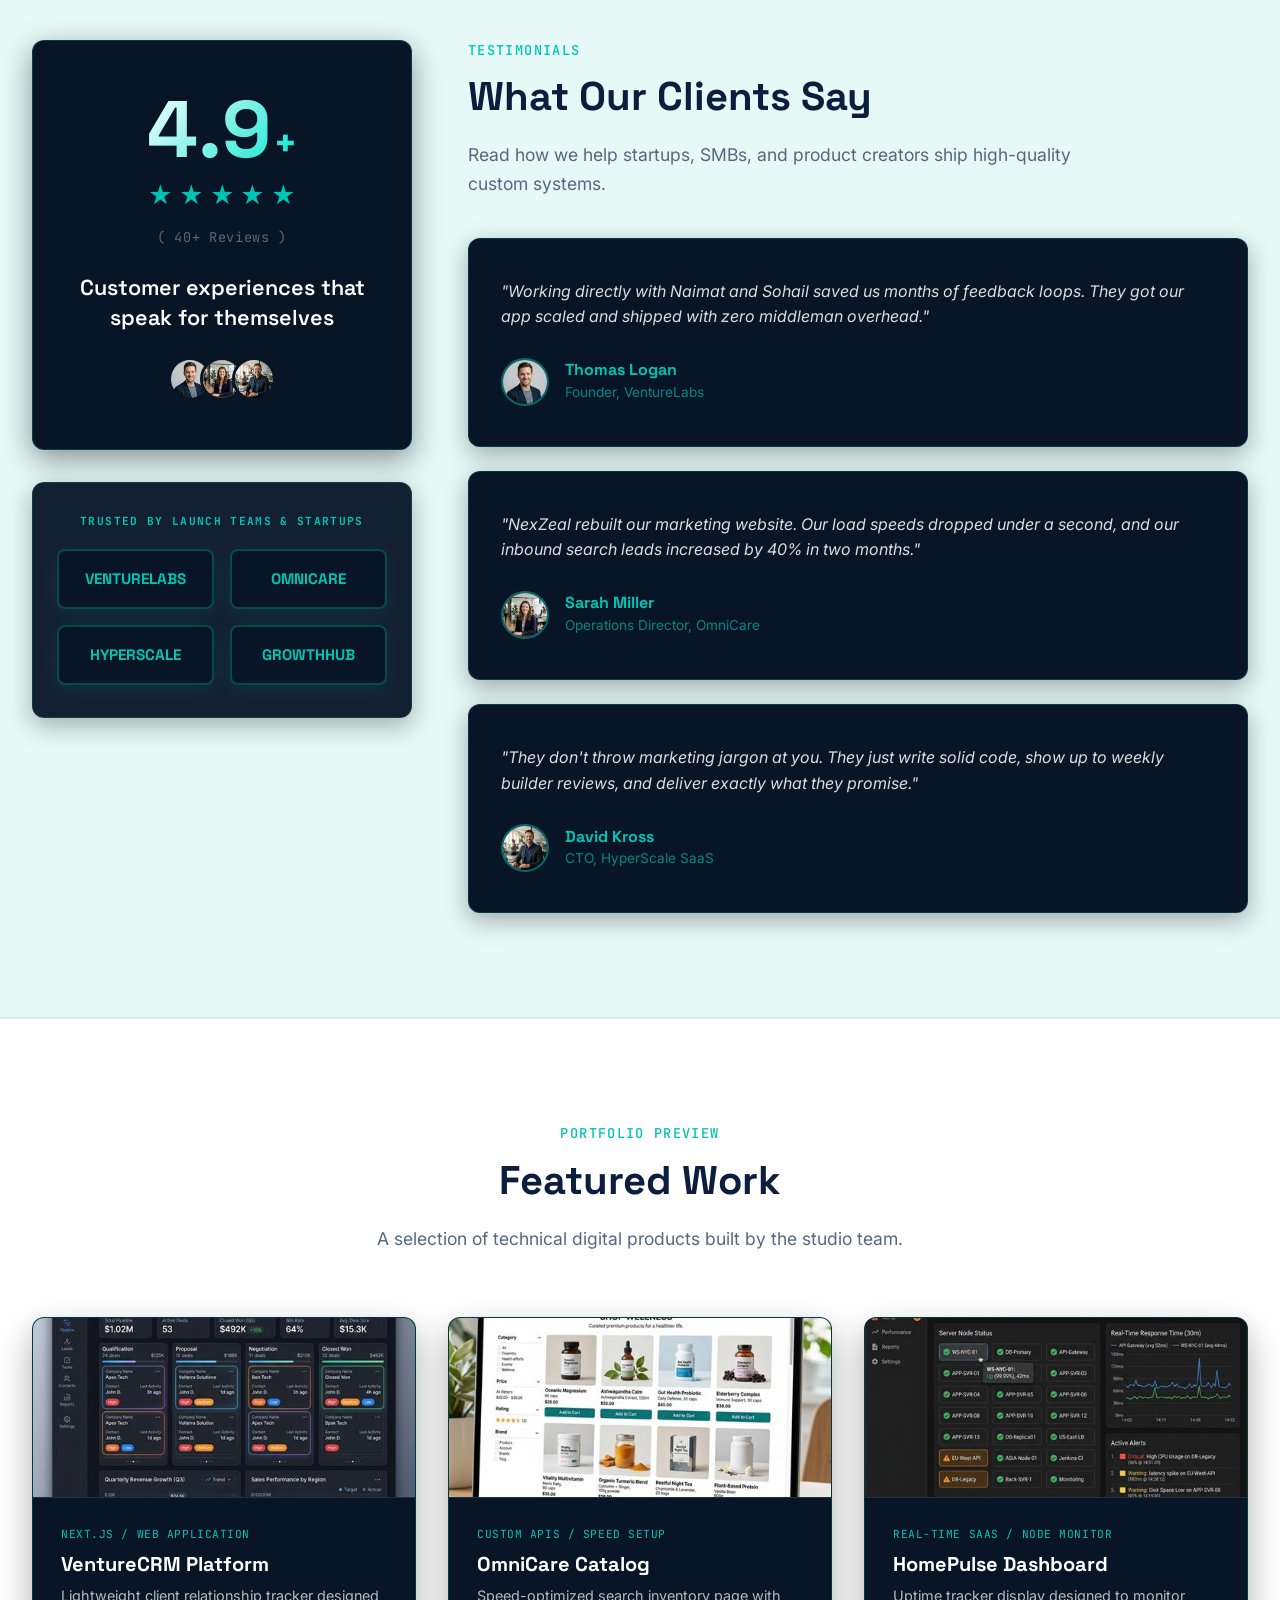
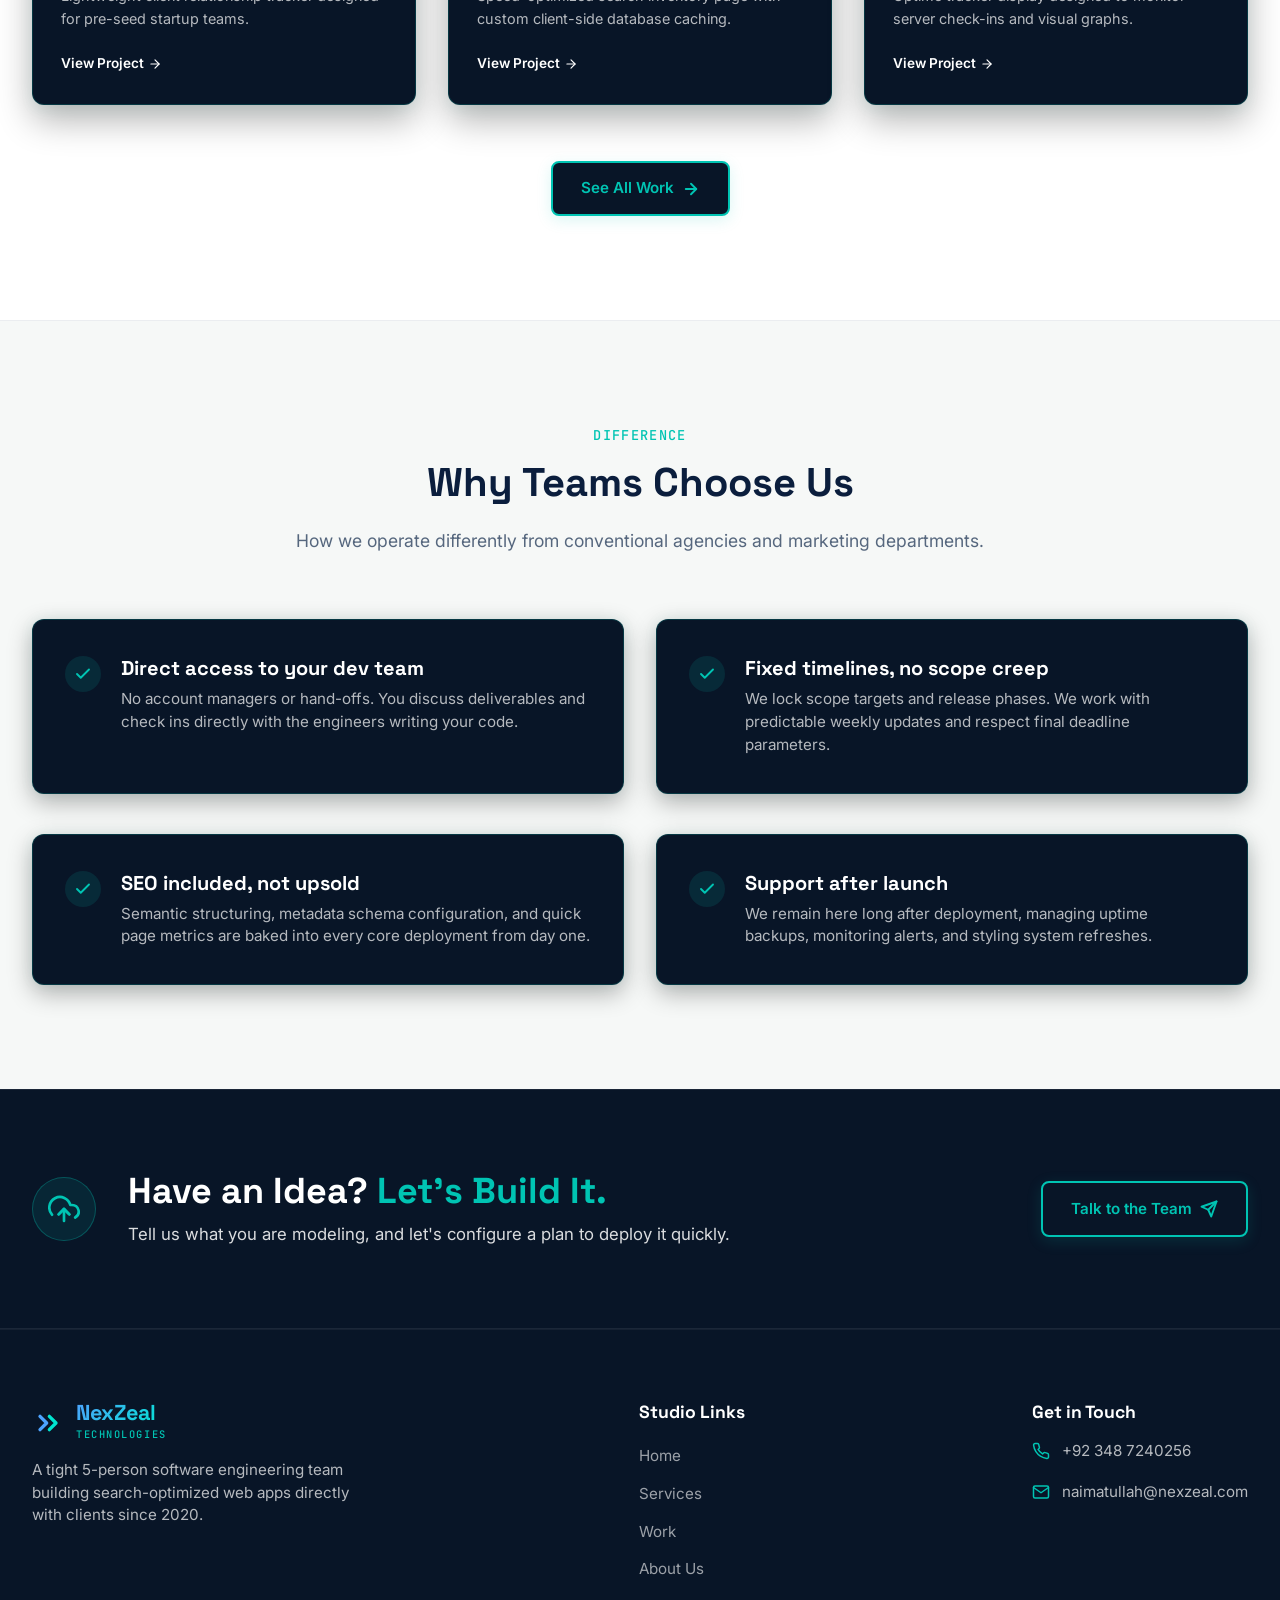
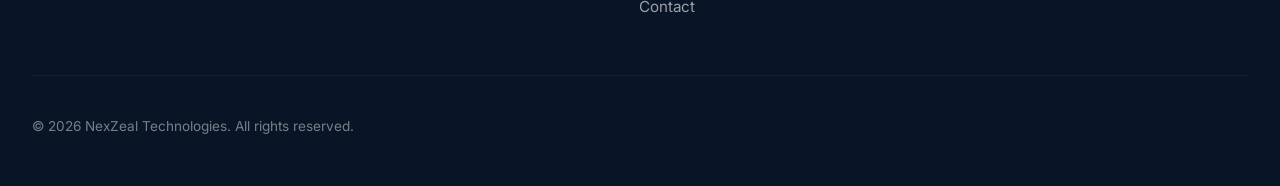
==== commit 7fa65016: "Remove whitespace gap between hero and services ticker strip" ====
--- a/index.html
+++ b/index.html
@@ -6,7 +6,7 @@
     <title>NexZeal Technologies — Software Built by Builders</title>
     <meta name="description" content="A hands-on software development studio building high-performance websites, applications, and SEO systems. Since 2020.">
     <!-- CSS Link -->
-    <link rel="stylesheet" href="css/main.css?v=1.2.13">
+    <link rel="stylesheet" href="css/main.css?v=1.2.14">
     <script>
         if (localStorage.getItem('theme') === 'dark') {
             document.documentElement.classList.add('dark-theme');
@@ -946,6 +946,6 @@
     </footer>
 
     <!-- Script File -->
-    <script src="js/main.js?v=1.2.13"></script>
+    <script src="js/main.js?v=1.2.14"></script>
 </body>
 </html>
--- a/css/main.css
+++ b/css/main.css
@@ -477,7 +477,6 @@
     background-repeat: no-repeat;
     transition: background 0.3s ease;
     border-bottom: 1px solid rgba(11, 30, 61, 0.08);
-    margin-bottom: 2rem;
 }
 
 .dark-theme .hero-section {
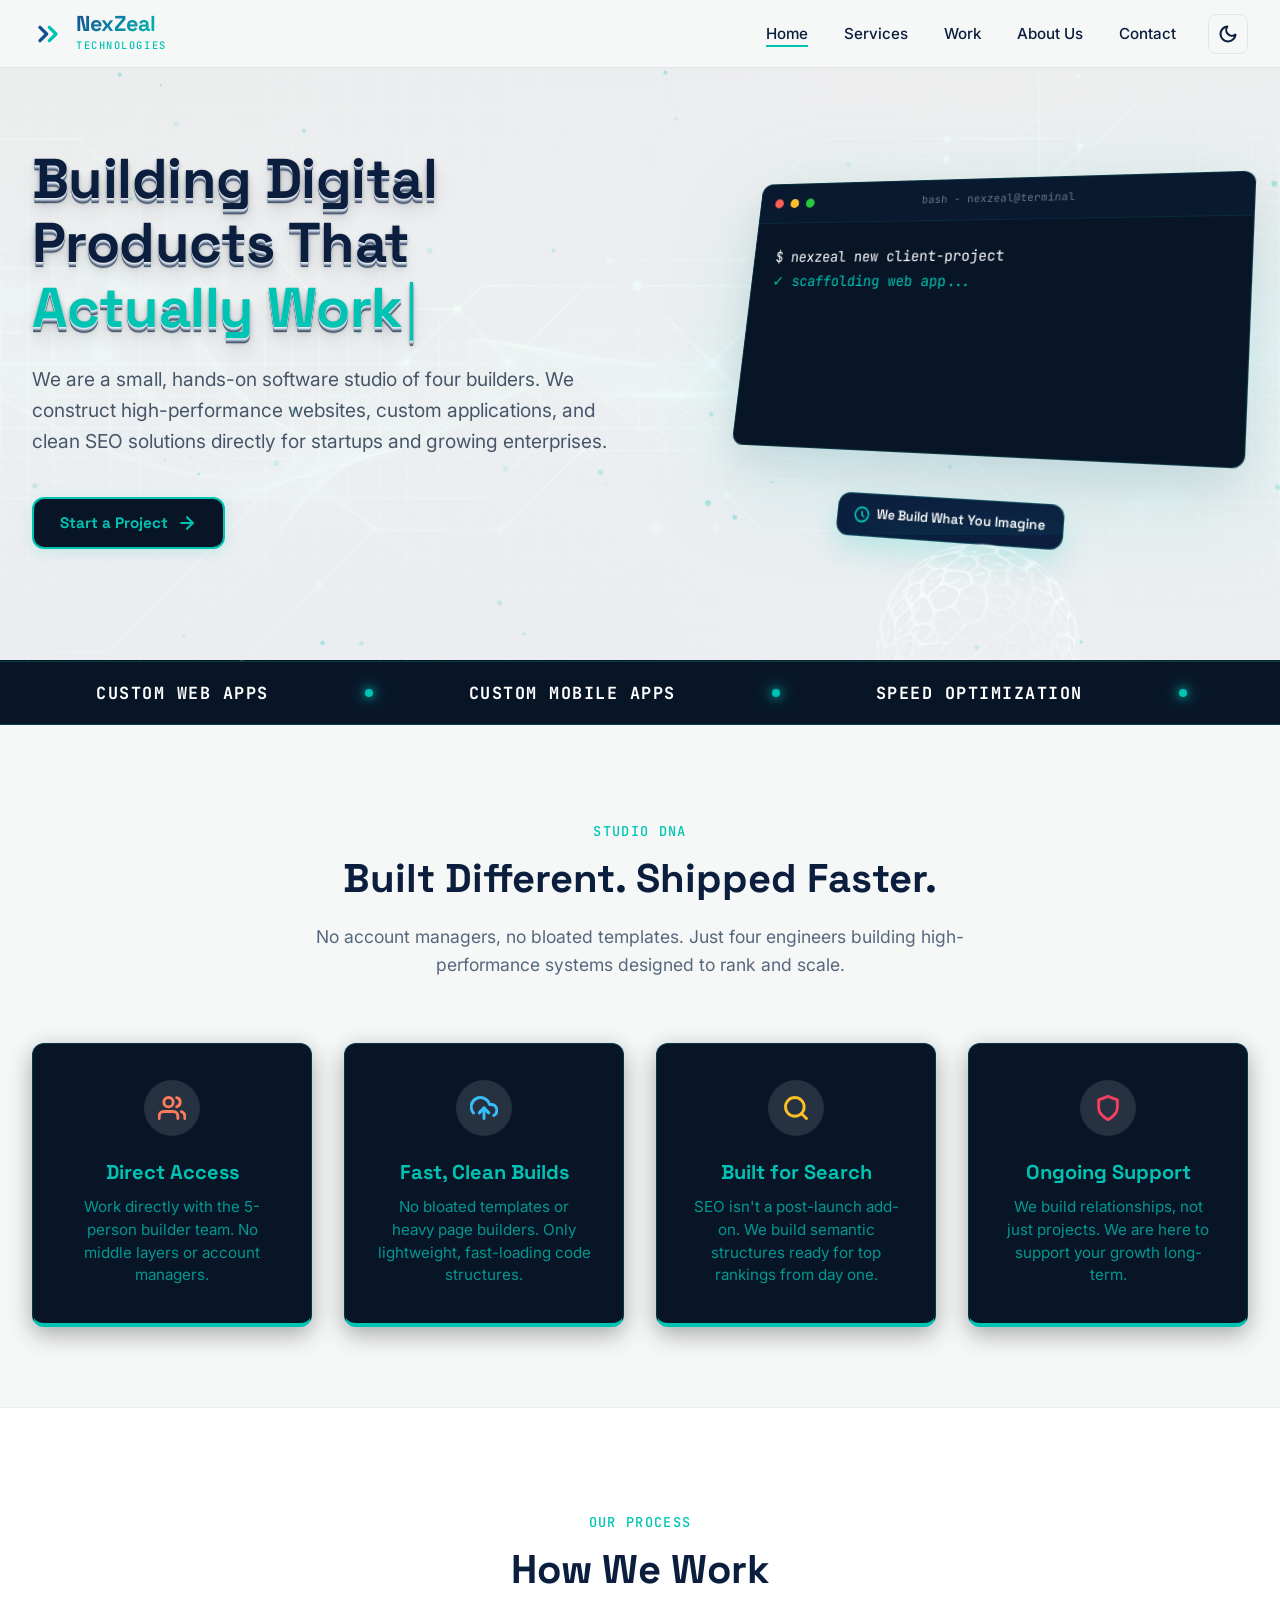
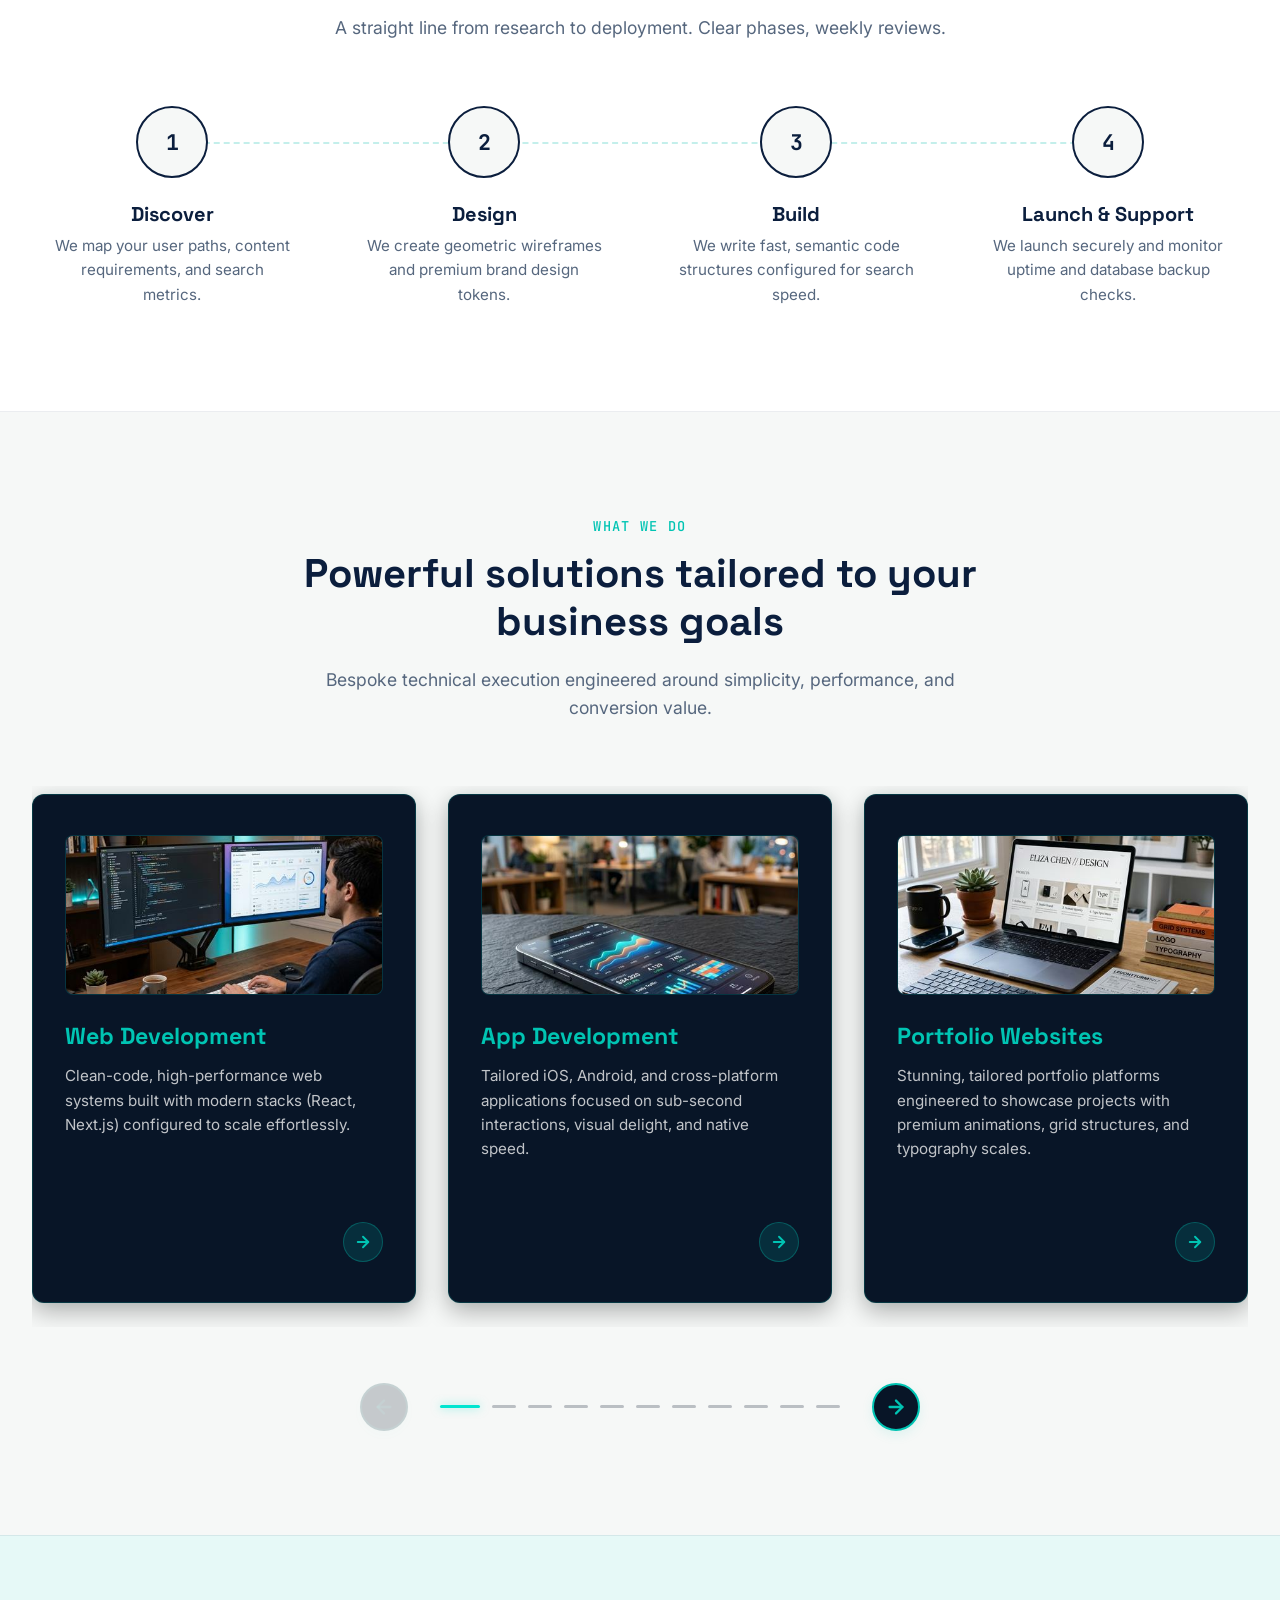
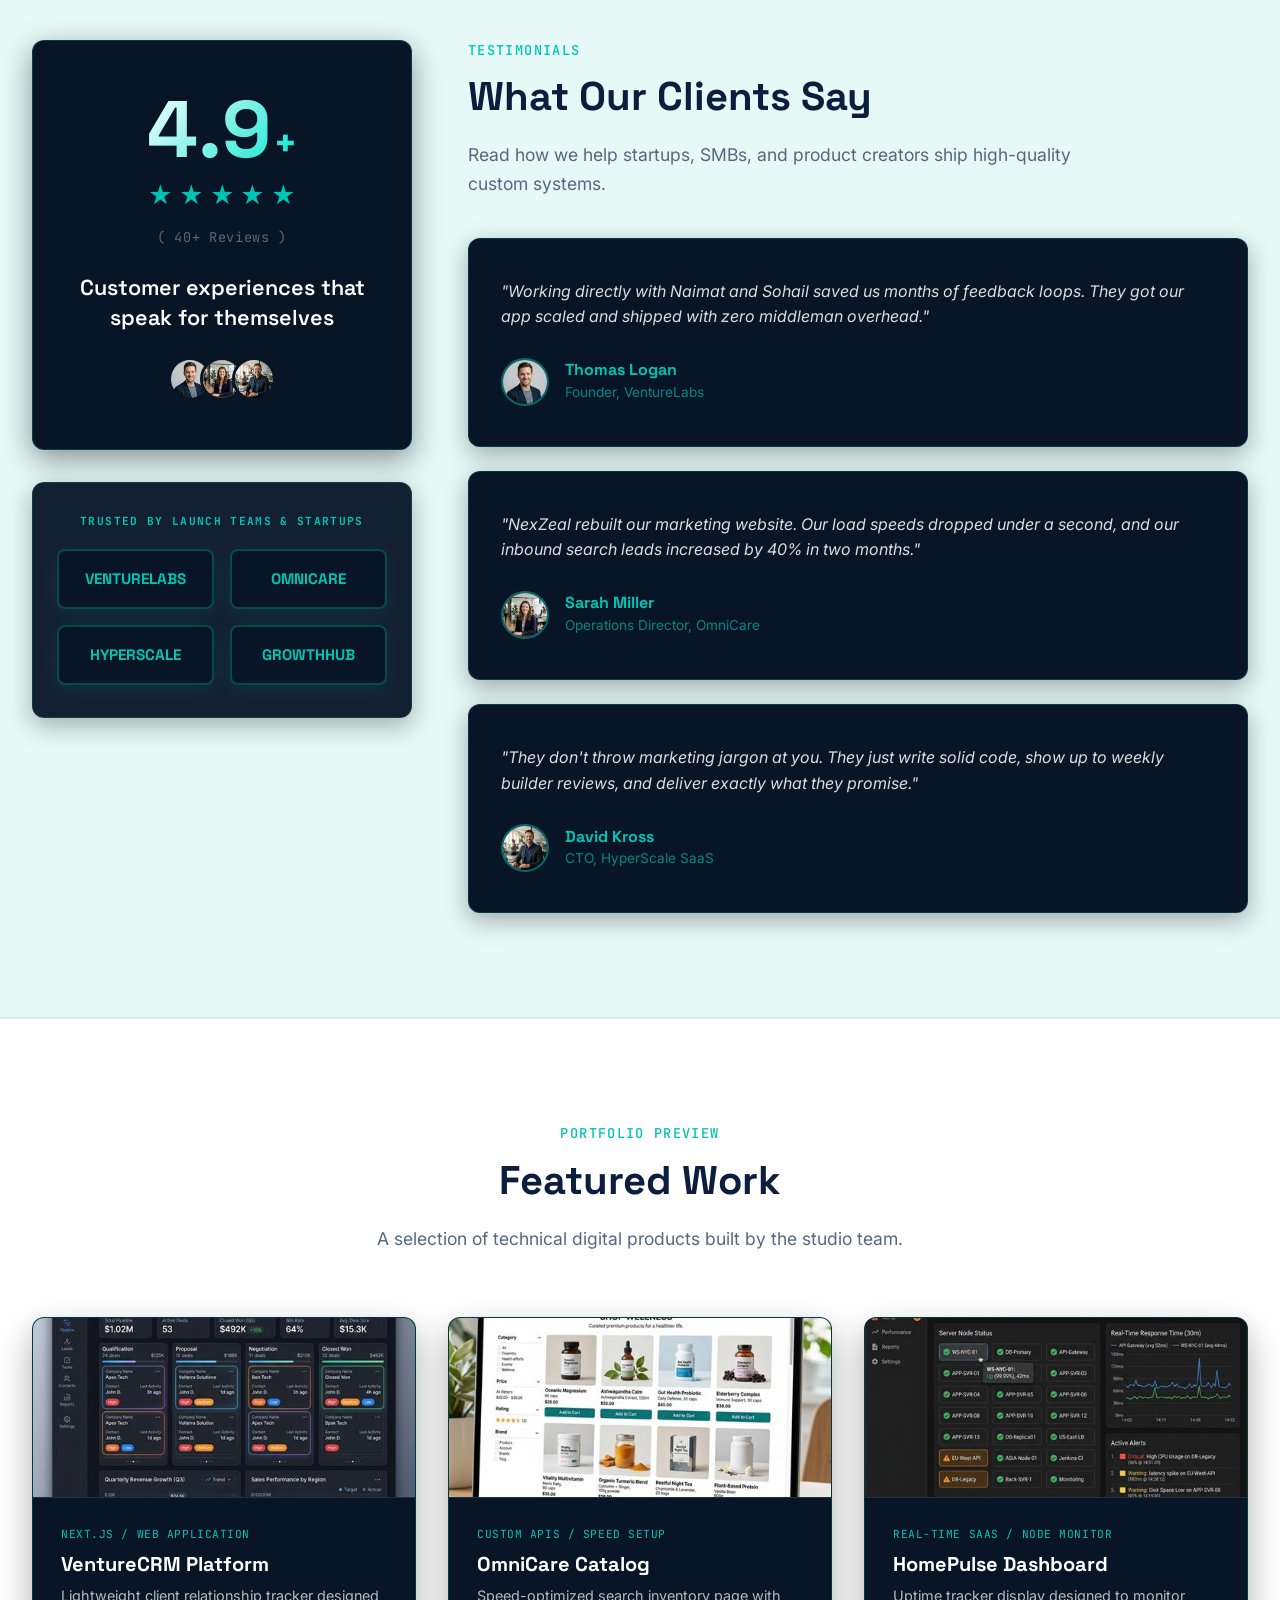
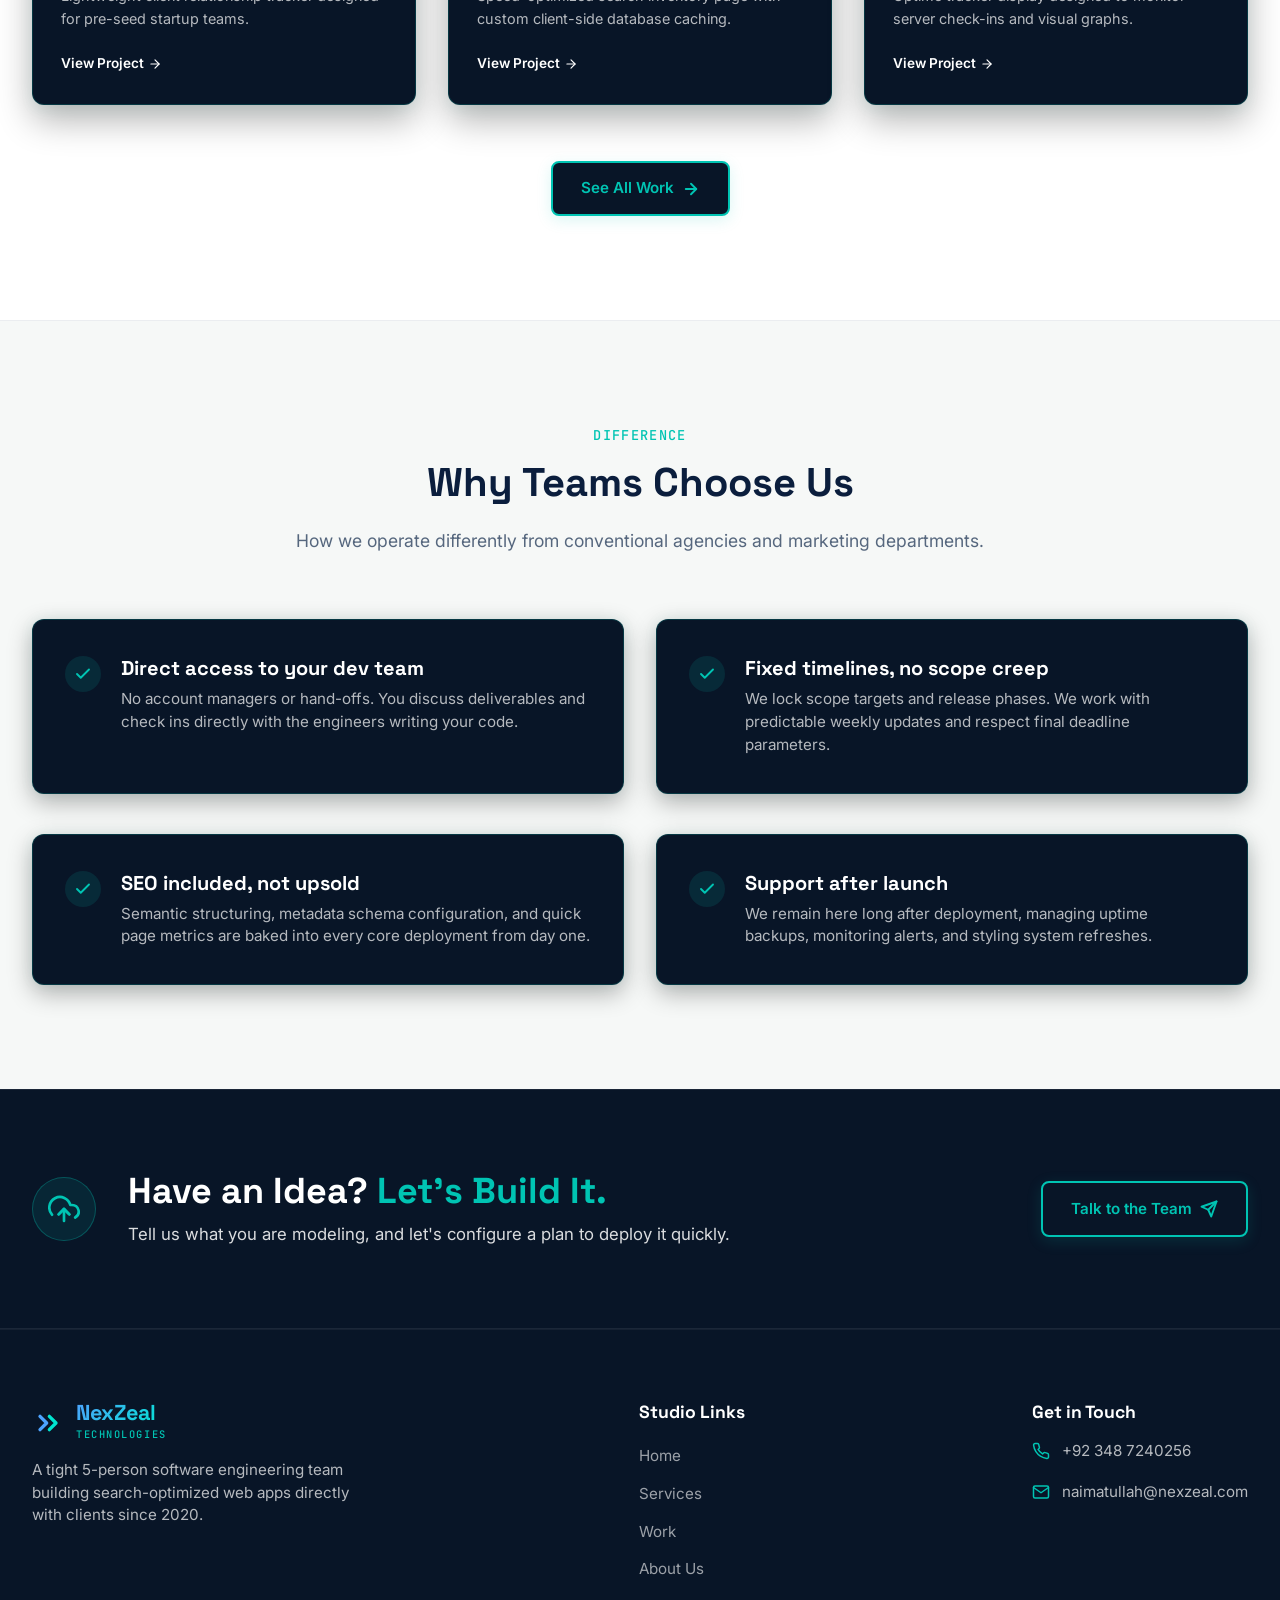
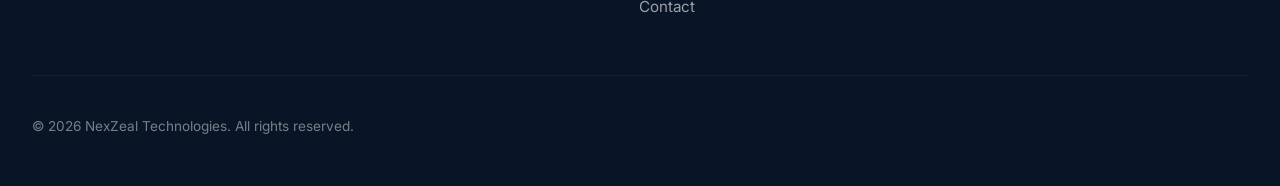
==== commit c983d45e: "G" ====
--- a/index.html
+++ b/index.html
@@ -164,6 +164,10 @@
                 </div>
             </div>
         </div>
+        <!-- Floating 3D Geodesic Tech Sphere -->
+        <div class="hero-tech-sphere-container">
+            <img src="img/geodesic_sphere_3d.png" alt="Rotating Tech Sphere" class="rotating-tech-sphere">
+        </div>
     </header>
 
     <!-- ==========================================================================
--- a/css/main.css
+++ b/css/main.css
@@ -477,6 +477,8 @@
     background-repeat: no-repeat;
     transition: background 0.3s ease;
     border-bottom: 1px solid rgba(11, 30, 61, 0.08);
+    perspective: 1000px;
+    transform-style: preserve-3d;
 }
 
 .dark-theme .hero-section {
@@ -530,10 +532,48 @@
     margin-bottom: 1.5rem;
     letter-spacing: -0.01em;
     color: var(--color-navy-ink);
+    transform-style: preserve-3d;
+    transform: translateZ(30px) rotateX(8deg);
+    transition: transform 0.8s cubic-bezier(0.16, 1, 0.3, 1), text-shadow 0.8s cubic-bezier(0.16, 1, 0.3, 1);
+    cursor: default;
+    display: inline-block;
+    
+    /* 3D volumetric light mode shadow stack */
+    text-shadow: 
+        0 1px 0 #e2e8f0,
+        0 2px 0 #cbd5e1,
+        0 3px 0 #94a3b8,
+        0 4px 0 #64748b,
+        0 5px 0 #475569,
+        0 6px 1px rgba(11, 30, 61, 0.1),
+        0 0 5px rgba(11, 30, 61, 0.05),
+        0 1px 3px rgba(11, 30, 61, 0.15),
+        0 3px 5px rgba(11, 30, 61, 0.12),
+        0 6px 10px rgba(11, 30, 61, 0.12),
+        0 12px 20px rgba(11, 30, 61, 0.12);
 }
 
 .dark-theme .hero-title {
     color: #ffffff;
+    /* 3D volumetric dark mode shadow stack with a subtle teal/blue glow */
+    text-shadow: 
+        0 1px 0 rgba(0, 196, 179, 0.35),
+        0 2px 0 rgba(0, 196, 179, 0.3),
+        0 3px 0 rgba(0, 196, 179, 0.25),
+        0 4px 0 rgba(21, 79, 147, 0.35),
+        0 5px 0 rgba(21, 79, 147, 0.35),
+        0 6px 0 rgba(21, 79, 147, 0.25),
+        0 7px 1px rgba(0, 0, 0, 0.4),
+        0 0 10px rgba(0, 196, 179, 0.15),
+        0 1px 4px rgba(0, 0, 0, 0.5),
+        0 4px 8px rgba(0, 0, 0, 0.4),
+        0 8px 16px rgba(0, 0, 0, 0.4),
+        0 16px 25px rgba(0, 196, 179, 0.2);
+}
+
+/* Fluid mouse tracking responsiveness */
+.hero-section:hover .hero-title {
+    transition: transform 0.15s cubic-bezier(0.25, 0.8, 0.25, 1), text-shadow 0.15s cubic-bezier(0.25, 0.8, 0.25, 1);
 }
 
 /* Word-by-word Hero Title reveal */
@@ -3267,4 +3307,189 @@
     }
 }
 
-
+/* ==========================================================================
+   INNER PAGES - 3D TYPOGRAPHY AND ANIMATIONS
+   ========================================================================== */
+.inner-header {
+    background-color: var(--color-white) !important;
+    border-bottom: 1px solid var(--border-color) !important;
+    padding: 6.5rem 0 !important;
+    position: relative;
+    overflow: visible !important; /* critical for 3D shadows */
+    z-index: 1;
+    perspective: 1000px;
+    transform-style: preserve-3d;
+}
+
+/* Subtle background grid pattern to enhance 3D depth */
+.inner-header::before {
+    content: '';
+    position: absolute;
+    top: 0;
+    left: 0;
+    width: 100%;
+    height: 100%;
+    background-image: 
+        linear-gradient(rgba(11, 30, 61, 0.02) 1px, transparent 1px),
+        linear-gradient(90deg, rgba(11, 30, 61, 0.02) 1px, transparent 1px);
+    background-size: 40px 40px;
+    background-position: center center;
+    pointer-events: none;
+    z-index: -1;
+    opacity: 0.8;
+}
+
+.dark-theme .inner-header::before {
+    background-image: 
+        linear-gradient(rgba(0, 196, 179, 0.04) 1px, transparent 1px),
+        linear-gradient(90deg, rgba(0, 196, 179, 0.04) 1px, transparent 1px);
+    opacity: 1;
+}
+
+/* Accent radial light glow behind the 3D title */
+.inner-header::after {
+    content: '';
+    position: absolute;
+    top: 50%;
+    left: 50%;
+    transform: translate(-50%, -50%);
+    width: 600px;
+    height: 300px;
+    background: radial-gradient(circle, rgba(0, 196, 179, 0.06) 0%, rgba(21, 79, 147, 0.02) 50%, transparent 100%);
+    pointer-events: none;
+    z-index: -1;
+    border-radius: 50%;
+}
+
+.dark-theme .inner-header::after {
+    background: radial-gradient(circle, rgba(0, 196, 179, 0.12) 0%, rgba(21, 79, 147, 0.04) 60%, transparent 100%);
+}
+
+.inner-page-title {
+    font-size: 3.5rem !important; /* Elevated size */
+    font-weight: 800;
+    line-height: 1.15;
+    max-width: 800px;
+    margin: 0 auto 1.5rem !important;
+    display: inline-block;
+    position: relative;
+    transform-style: preserve-3d;
+    transform: translateZ(30px) rotateX(8deg);
+    transition: transform 0.8s cubic-bezier(0.16, 1, 0.3, 1), text-shadow 0.8s cubic-bezier(0.16, 1, 0.3, 1);
+    cursor: default;
+    
+    /* 3D volumetric light mode shadow stack */
+    text-shadow: 
+        0 1px 0 #e2e8f0,
+        0 2px 0 #cbd5e1,
+        0 3px 0 #94a3b8,
+        0 4px 0 #64748b,
+        0 5px 0 #475569,
+        0 6px 1px rgba(11, 30, 61, 0.1),
+        0 0 5px rgba(11, 30, 61, 0.05),
+        0 1px 3px rgba(11, 30, 61, 0.15),
+        0 3px 5px rgba(11, 30, 61, 0.12),
+        0 6px 10px rgba(11, 30, 61, 0.12),
+        0 12px 20px rgba(11, 30, 61, 0.12);
+}
+
+.dark-theme .inner-page-title {
+    color: #ffffff;
+    /* 3D volumetric dark mode shadow stack with a subtle teal/blue glow */
+    text-shadow: 
+        0 1px 0 rgba(0, 196, 179, 0.35),
+        0 2px 0 rgba(0, 196, 179, 0.3),
+        0 3px 0 rgba(0, 196, 179, 0.25),
+        0 4px 0 rgba(21, 79, 147, 0.35),
+        0 5px 0 rgba(21, 79, 147, 0.35),
+        0 6px 0 rgba(21, 79, 147, 0.25),
+        0 7px 1px rgba(0, 0, 0, 0.4),
+        0 0 10px rgba(0, 196, 179, 0.15),
+        0 1px 4px rgba(0, 0, 0, 0.5),
+        0 4px 8px rgba(0, 0, 0, 0.4),
+        0 8px 16px rgba(0, 0, 0, 0.4),
+        0 16px 25px rgba(0, 196, 179, 0.2);
+}
+
+/* Fluid mouse tracking responsiveness */
+.inner-header:hover .inner-page-title {
+    transition: transform 0.15s cubic-bezier(0.25, 0.8, 0.25, 1), text-shadow 0.15s cubic-bezier(0.25, 0.8, 0.25, 1);
+}
+
+/* Beautiful responsive scaling for title size */
+@media (max-width: 768px) {
+    .inner-page-title {
+        font-size: 2.5rem !important;
+    }
+}
+
+/* Custom reveal state overrides specifically for inner page titles to enter from 3D space */
+.inner-page-title.reveal {
+    opacity: 0 !important;
+    transform: translateZ(-200px) rotateX(-60deg) rotateY(10deg) !important;
+    filter: blur(8px) !important;
+    transition: opacity 0.9s cubic-bezier(0.16, 1, 0.3, 1), transform 0.9s cubic-bezier(0.16, 1, 0.3, 1), filter 0.9s cubic-bezier(0.16, 1, 0.3, 1) !important;
+}
+
+.inner-page-title.reveal.revealed {
+    opacity: 1 !important;
+    transform: translateZ(30px) rotateX(8deg) rotateY(0deg) !important;
+    filter: blur(0) !important;
+}
+
+/* ==========================================================================
+   HOMEPAGE HERO SECTION - ROTATING 3D TECH SPHERE
+   ========================================================================== */
+.hero-tech-sphere-container {
+    position: absolute;
+    bottom: -95px; /* Overlaps beautifully with the ticker strip */
+    right: 15%; /* Sits beautifully on the right side under terminal illustration */
+    width: 220px;
+    height: 220px;
+    z-index: 5;
+    pointer-events: none;
+    mix-blend-mode: screen; /* Blends black background away cleanly */
+    filter: drop-shadow(0 10px 30px rgba(0, 196, 179, 0.2));
+    transition: filter 0.3s ease;
+}
+
+.dark-theme .hero-tech-sphere-container {
+    filter: drop-shadow(0 15px 40px rgba(0, 196, 179, 0.45));
+}
+
+.rotating-tech-sphere {
+    width: 100%;
+    height: 100%;
+    object-fit: contain;
+    animation: rotateSphereGoal 25s linear infinite;
+}
+
+@keyframes rotateSphereGoal {
+    from {
+        transform: rotate(0deg);
+    }
+    to {
+        transform: rotate(360deg);
+    }
+}
+
+/* Responsive scaling for mobile viewports */
+@media (max-width: 992px) {
+    .hero-tech-sphere-container {
+        width: 160px;
+        height: 160px;
+        bottom: -70px;
+        right: 10%;
+    }
+}
+
+@media (max-width: 768px) {
+    .hero-tech-sphere-container {
+        width: 110px;
+        height: 110px;
+        bottom: -45px;
+        right: 5%;
+    }
+}
+
+
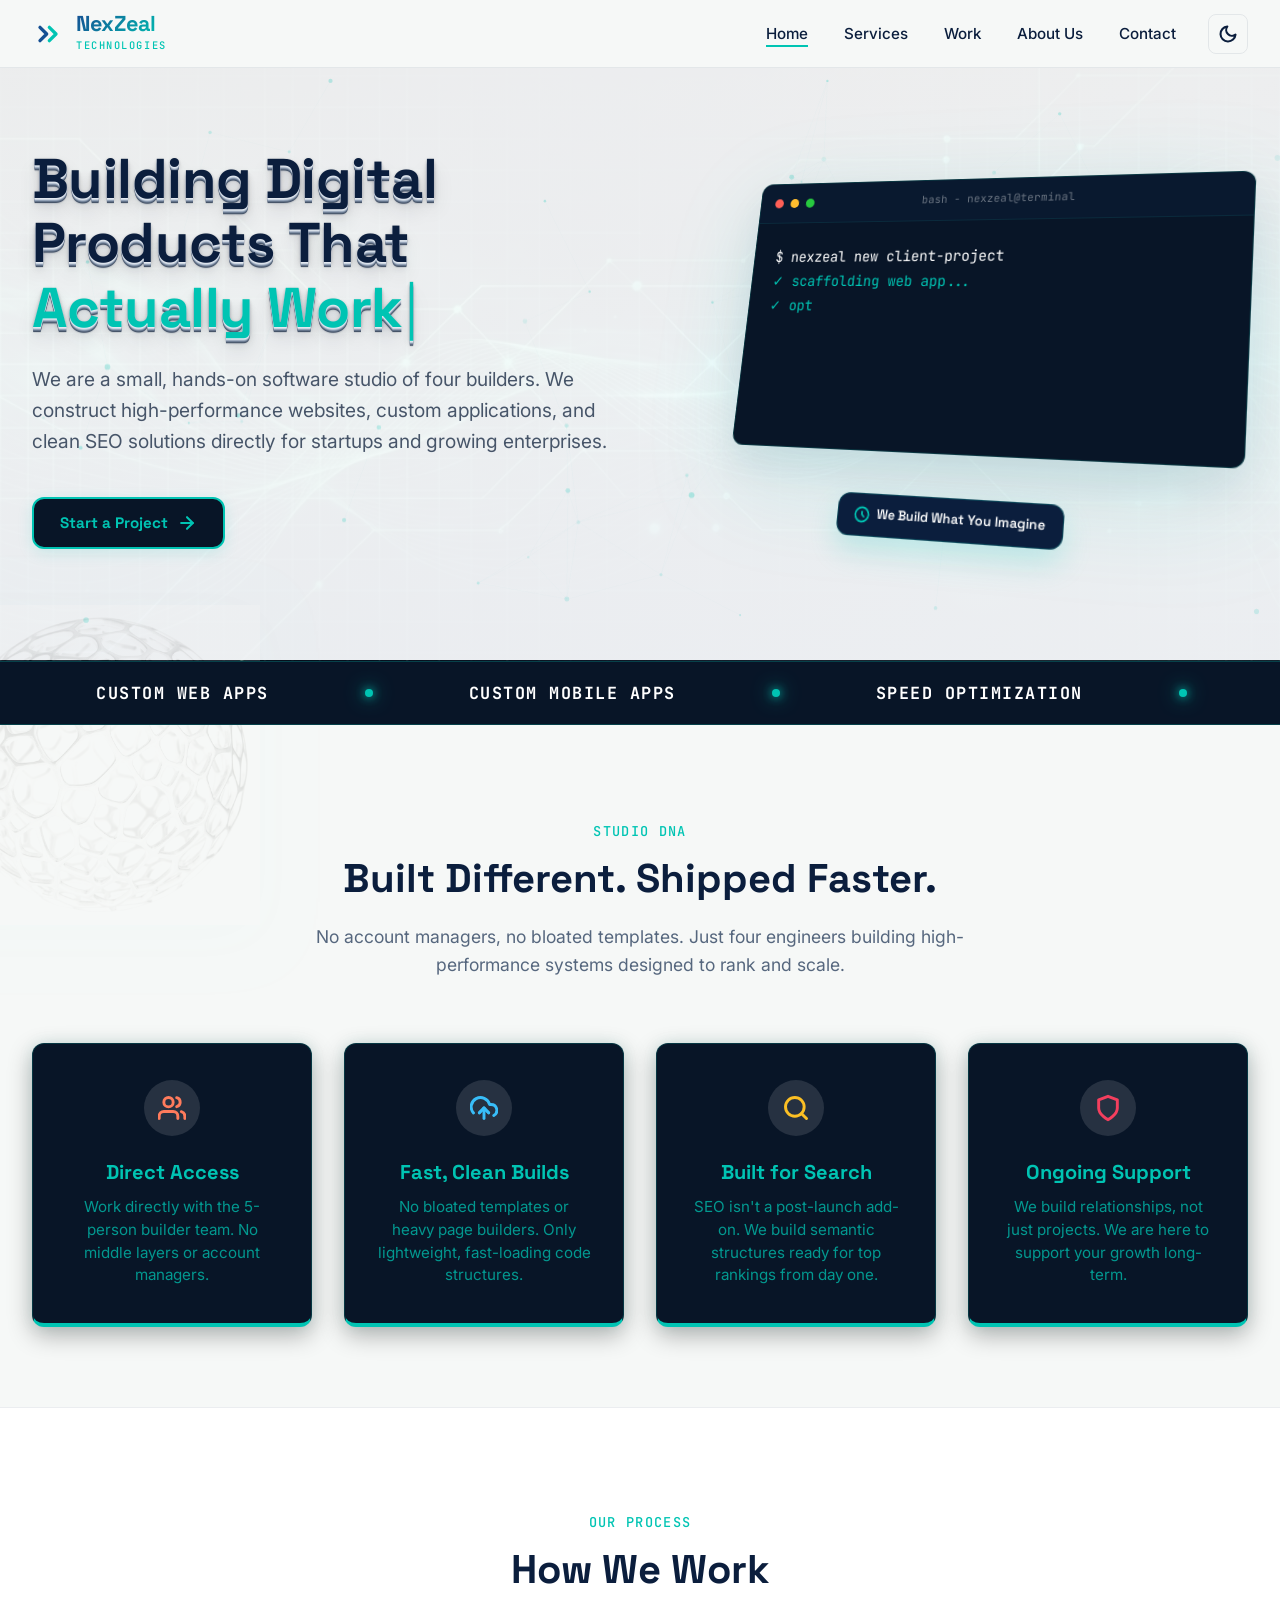
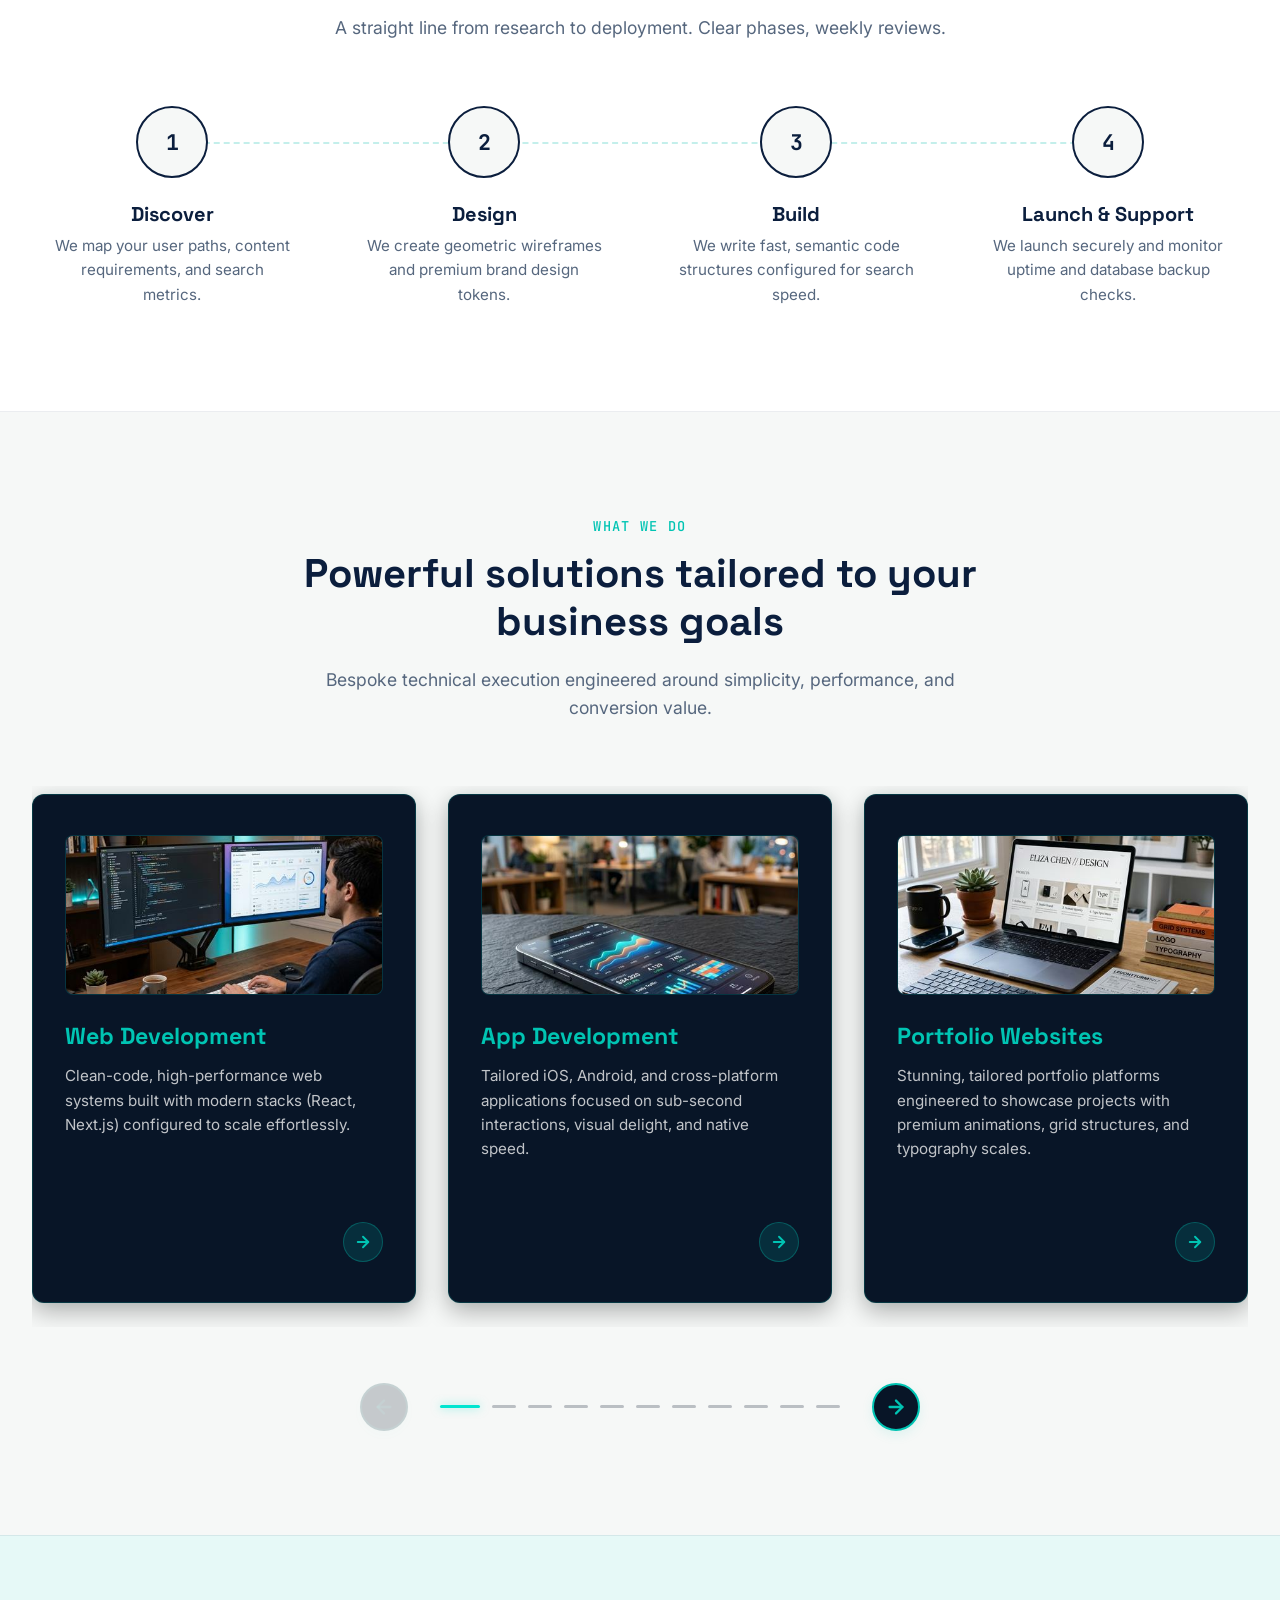
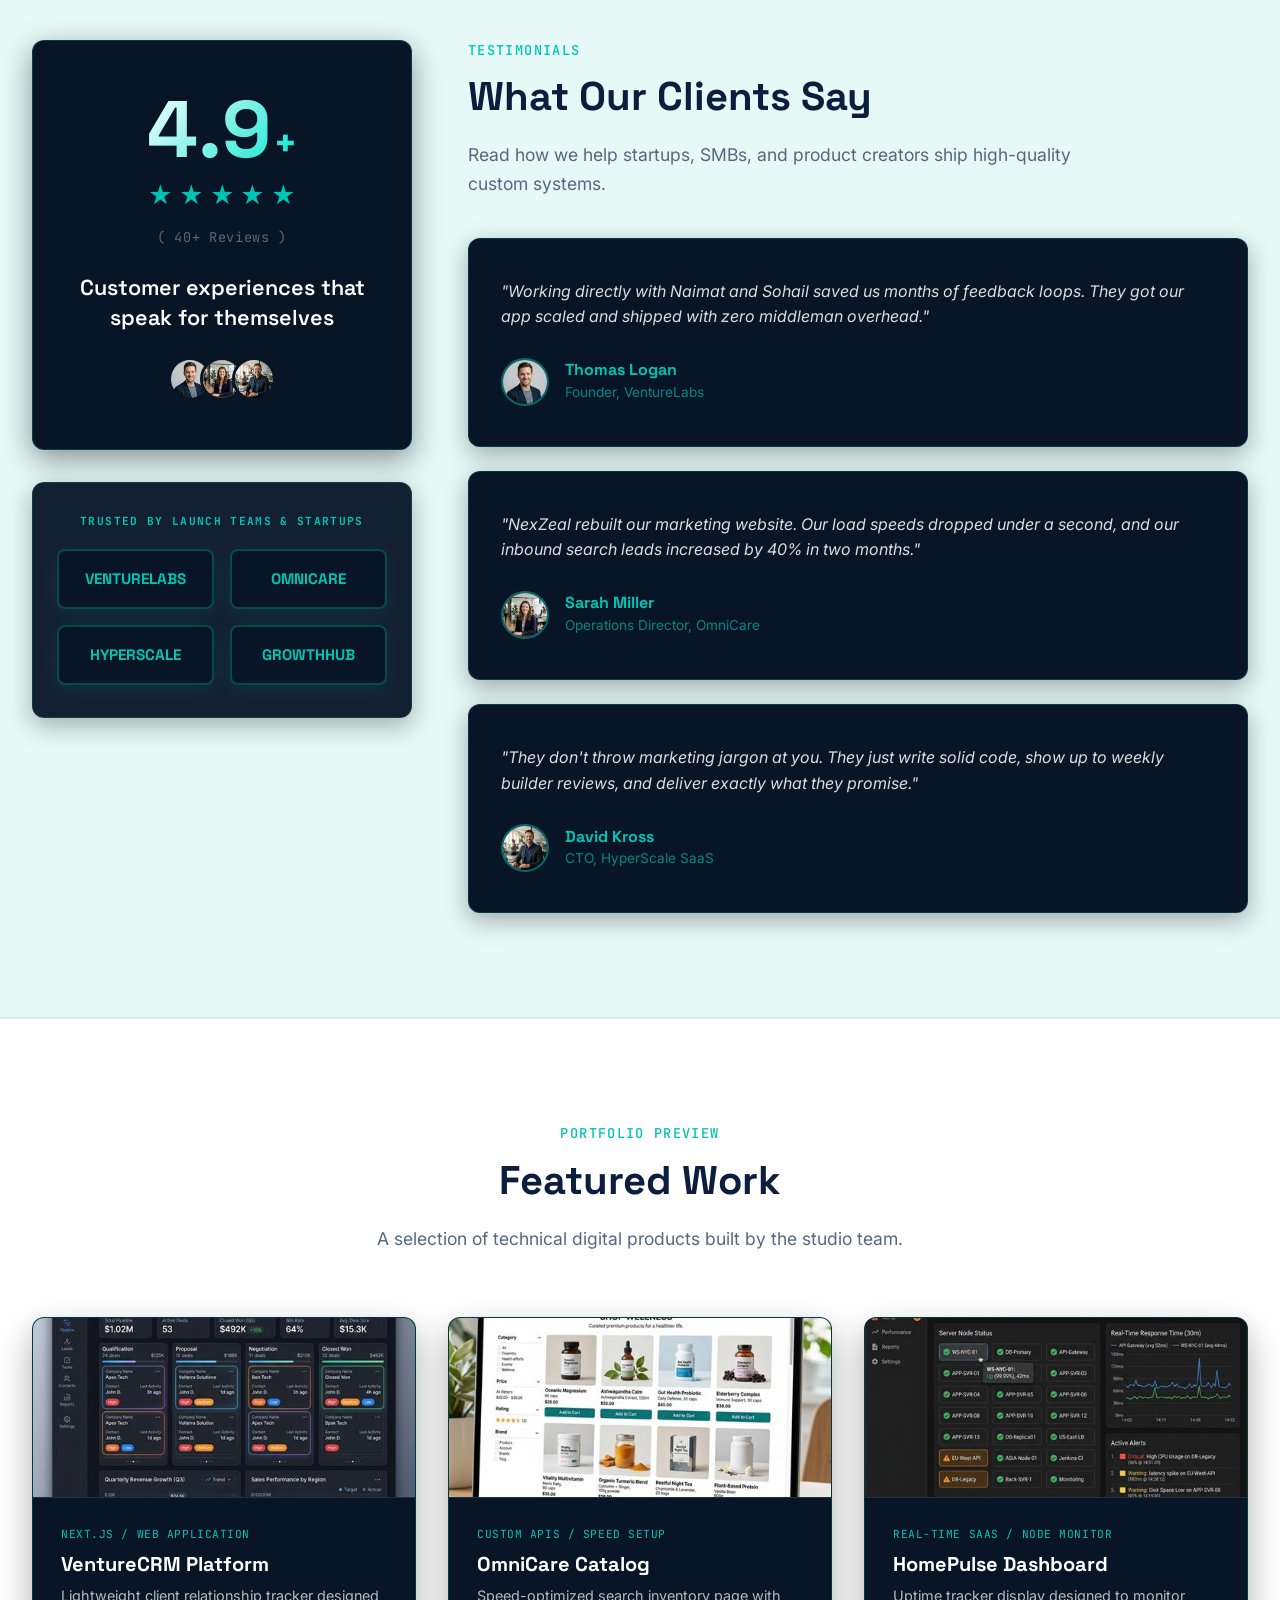
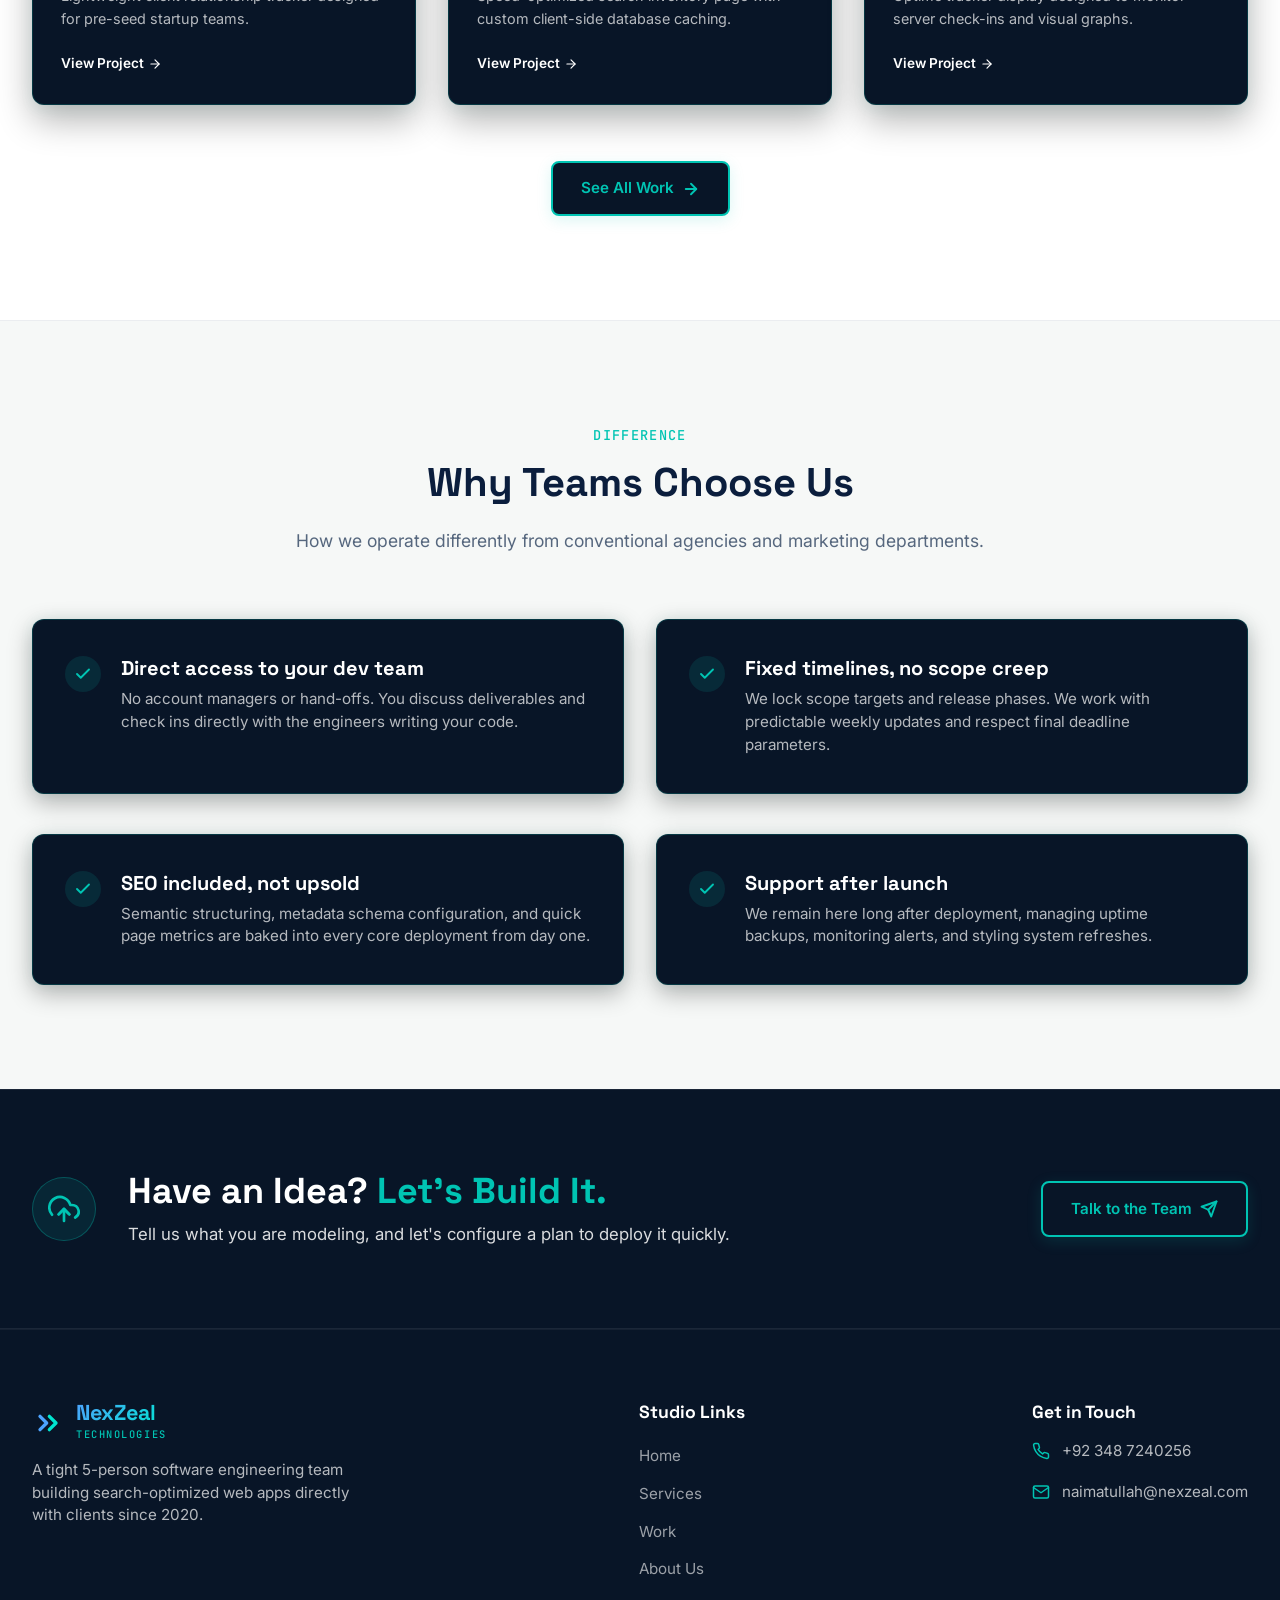
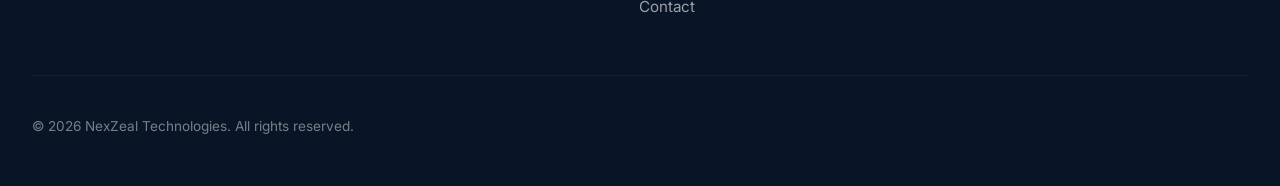
==== commit 0bbac5b8: "G" ====
--- a/index.html
+++ b/index.html
@@ -164,10 +164,6 @@
                 </div>
             </div>
         </div>
-        <!-- Floating 3D Geodesic Tech Sphere -->
-        <div class="hero-tech-sphere-container">
-            <img src="img/geodesic_sphere_3d.png" alt="Rotating Tech Sphere" class="rotating-tech-sphere">
-        </div>
     </header>
 
     <!-- ==========================================================================
@@ -272,6 +268,10 @@
        C. FEATURE STRIP
        ========================================================================== -->
     <section class="feature-strip">
+        <!-- Floating Background 3D Tech Sphere -->
+        <div class="bg-tech-sphere-container">
+            <img src="img/geodesic_sphere_3d.png" alt="Rotating Tech Sphere" class="bg-rotating-tech-sphere">
+        </div>
         <div class="container">
             <div class="section-header reveal">
                 <span class="section-eyebrow">STUDIO DNA</span>
--- a/css/main.css
+++ b/css/main.css
@@ -3438,30 +3438,39 @@
 }
 
 /* ==========================================================================
-   HOMEPAGE HERO SECTION - ROTATING 3D TECH SPHERE
+   HOMEPAGE BACKGROUND ROTATING 3D TECH SPHERE
    ========================================================================== */
-.hero-tech-sphere-container {
+.feature-strip {
+    position: relative;
+    overflow: visible; /* Allows sphere to overlap ticker */
+    z-index: 1;
+}
+
+.bg-tech-sphere-container {
     position: absolute;
-    bottom: -95px; /* Overlaps beautifully with the ticker strip */
-    right: 15%; /* Sits beautifully on the right side under terminal illustration */
-    width: 220px;
-    height: 220px;
-    z-index: 5;
+    top: -120px; /* Overlaps with ticker strip as shown in user screenshot */
+    left: -60px; /* Positioned on the left side of the screen as background graphic */
+    width: 320px;
+    height: 320px;
+    z-index: -1; /* Placed behind content/text */
     pointer-events: none;
+    opacity: 0.12; /* Subtle visibility in light theme */
+    mix-blend-mode: multiply; /* Blends white background away cleanly */
+    filter: invert(1) brightness(0.95) contrast(1.1) drop-shadow(0 10px 30px rgba(0, 196, 179, 0.15));
+    transition: opacity 0.3s ease, filter 0.3s ease;
+}
+
+.dark-theme .bg-tech-sphere-container {
+    opacity: 0.16; /* Subtle visibility in dark theme */
     mix-blend-mode: screen; /* Blends black background away cleanly */
-    filter: drop-shadow(0 10px 30px rgba(0, 196, 179, 0.2));
-    transition: filter 0.3s ease;
-}
-
-.dark-theme .hero-tech-sphere-container {
-    filter: drop-shadow(0 15px 40px rgba(0, 196, 179, 0.45));
-}
-
-.rotating-tech-sphere {
+    filter: invert(0) brightness(1.8) contrast(1.25) drop-shadow(0 0 35px rgba(0, 196, 179, 0.5));
+}
+
+.bg-rotating-tech-sphere {
     width: 100%;
     height: 100%;
     object-fit: contain;
-    animation: rotateSphereGoal 25s linear infinite;
+    animation: rotateSphereGoal 35s linear infinite; /* Animates "goal goal" */
 }
 
 @keyframes rotateSphereGoal {
@@ -3475,21 +3484,21 @@
 
 /* Responsive scaling for mobile viewports */
 @media (max-width: 992px) {
-    .hero-tech-sphere-container {
+    .bg-tech-sphere-container {
+        width: 240px;
+        height: 240px;
+        top: -90px;
+        left: -40px;
+    }
+}
+
+@media (max-width: 768px) {
+    .bg-tech-sphere-container {
         width: 160px;
         height: 160px;
-        bottom: -70px;
-        right: 10%;
-    }
-}
-
-@media (max-width: 768px) {
-    .hero-tech-sphere-container {
-        width: 110px;
-        height: 110px;
-        bottom: -45px;
-        right: 5%;
-    }
-}
-
-
+        top: -60px;
+        left: -20px;
+    }
+}
+
+
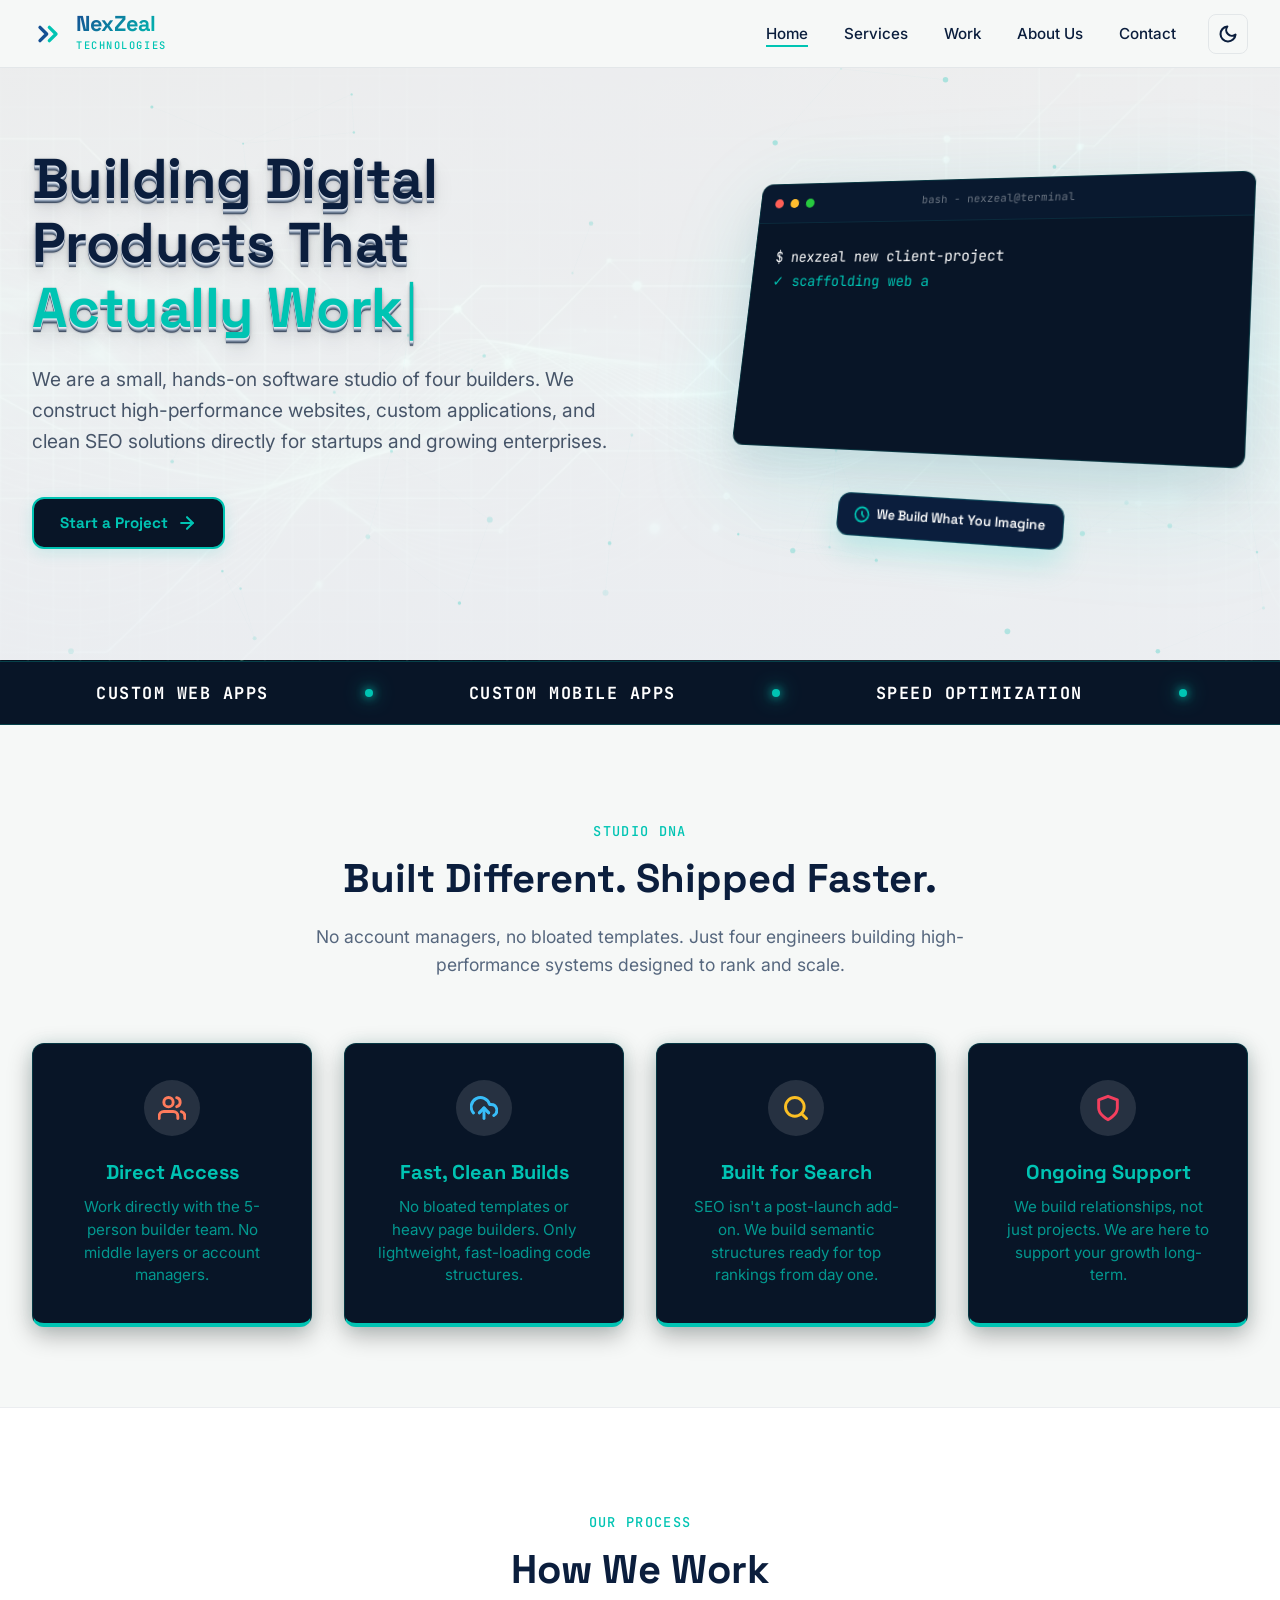
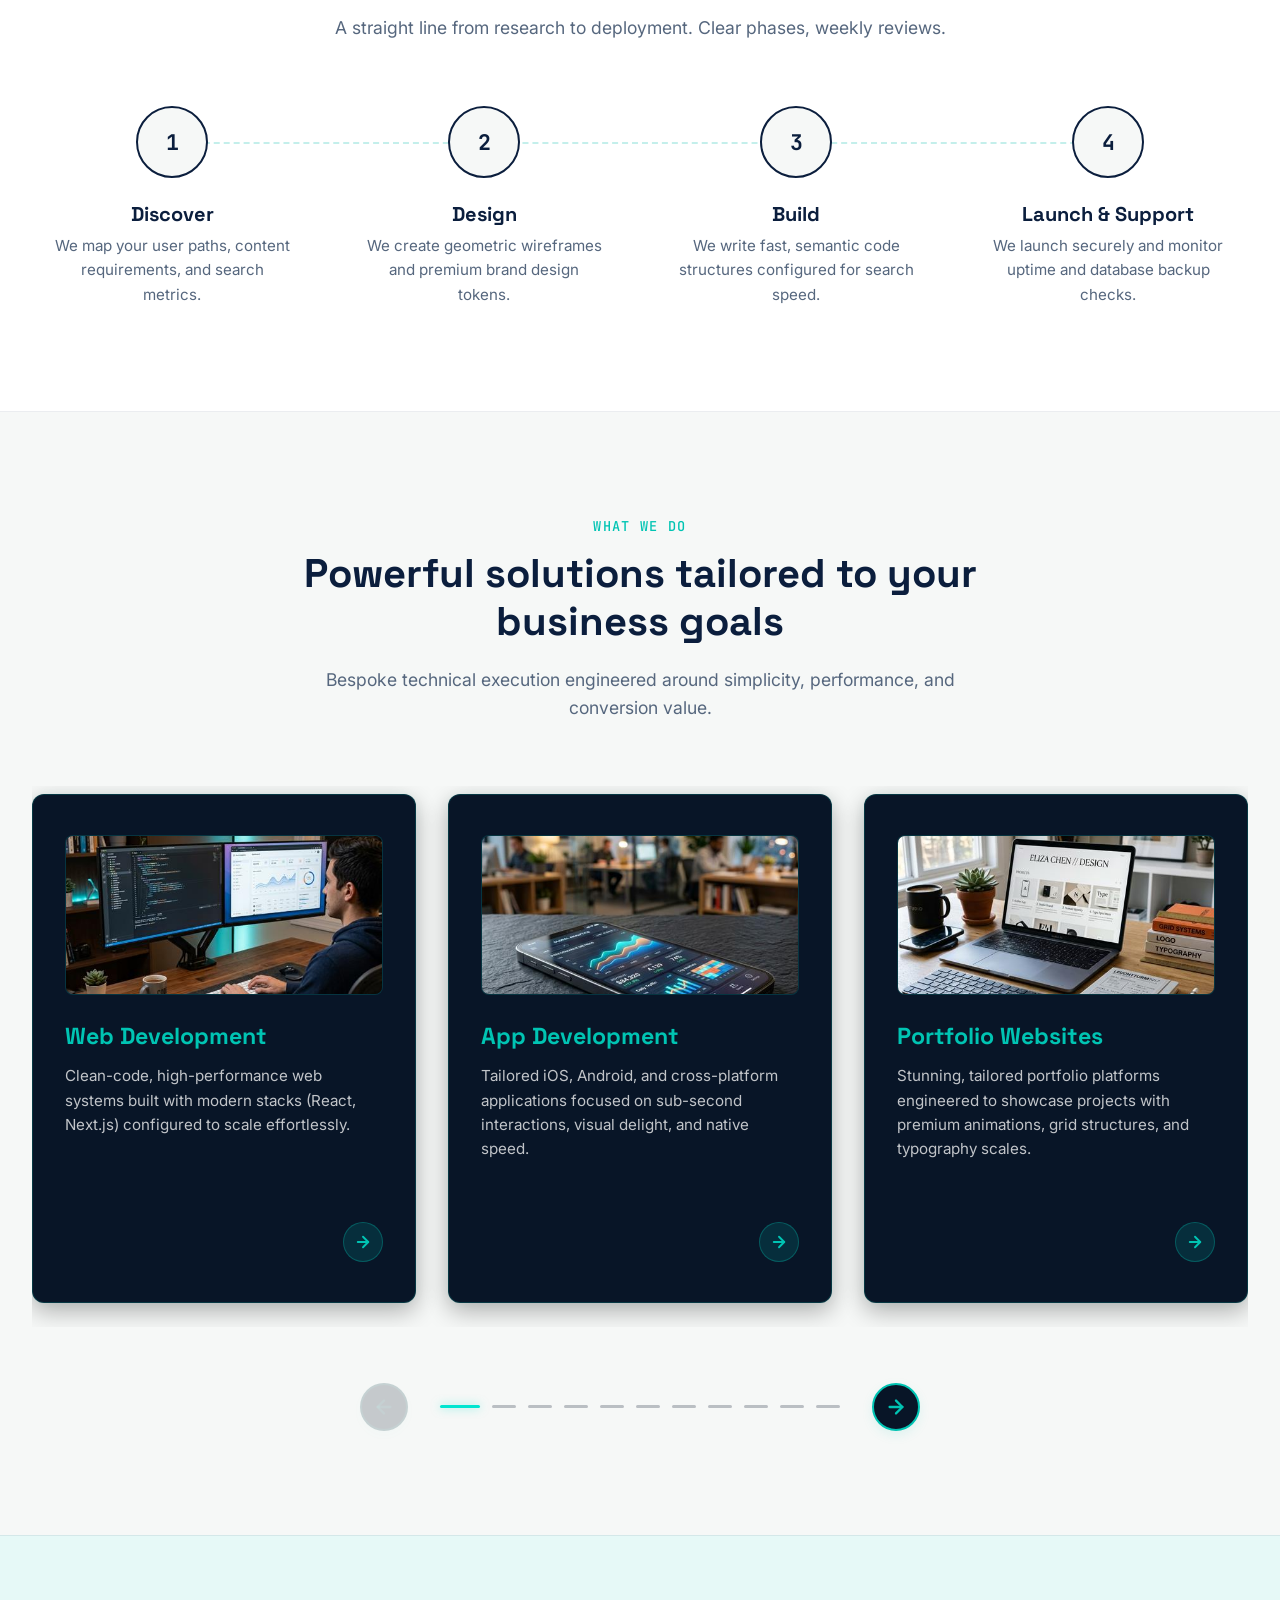
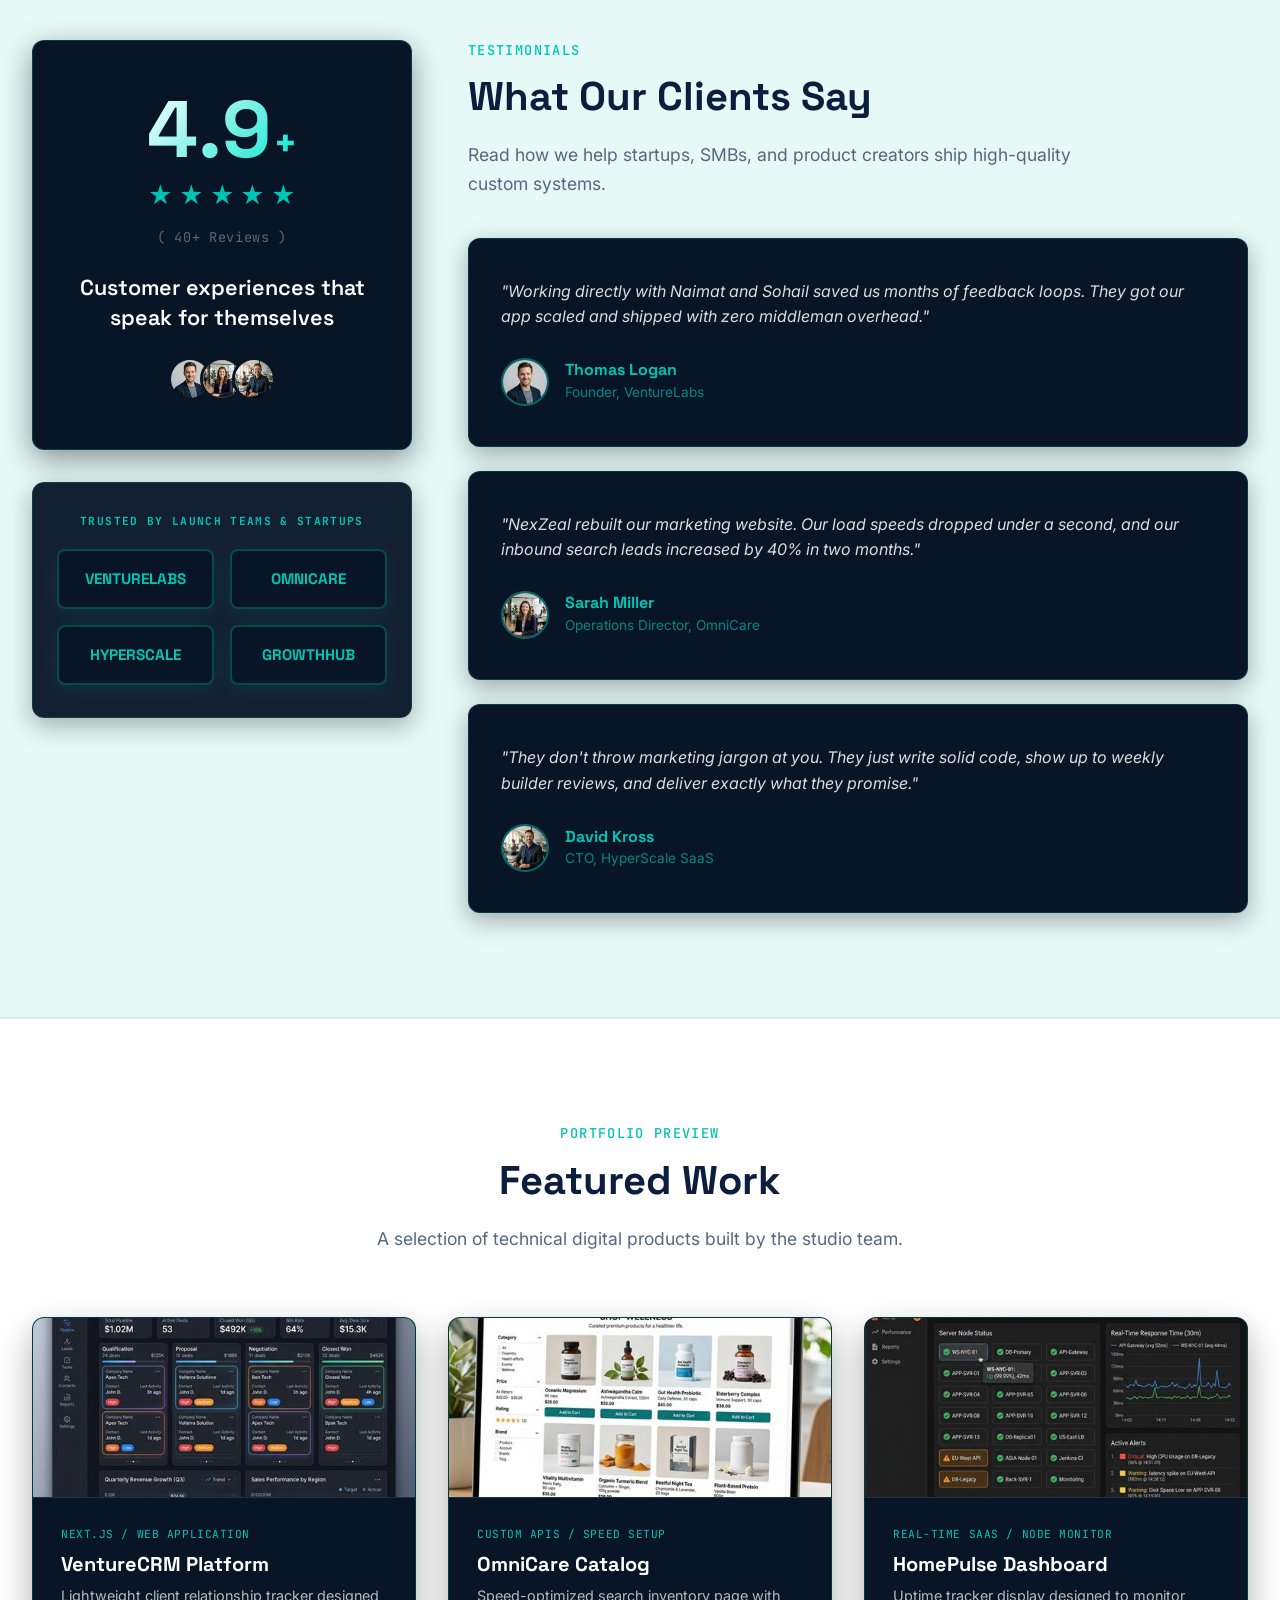
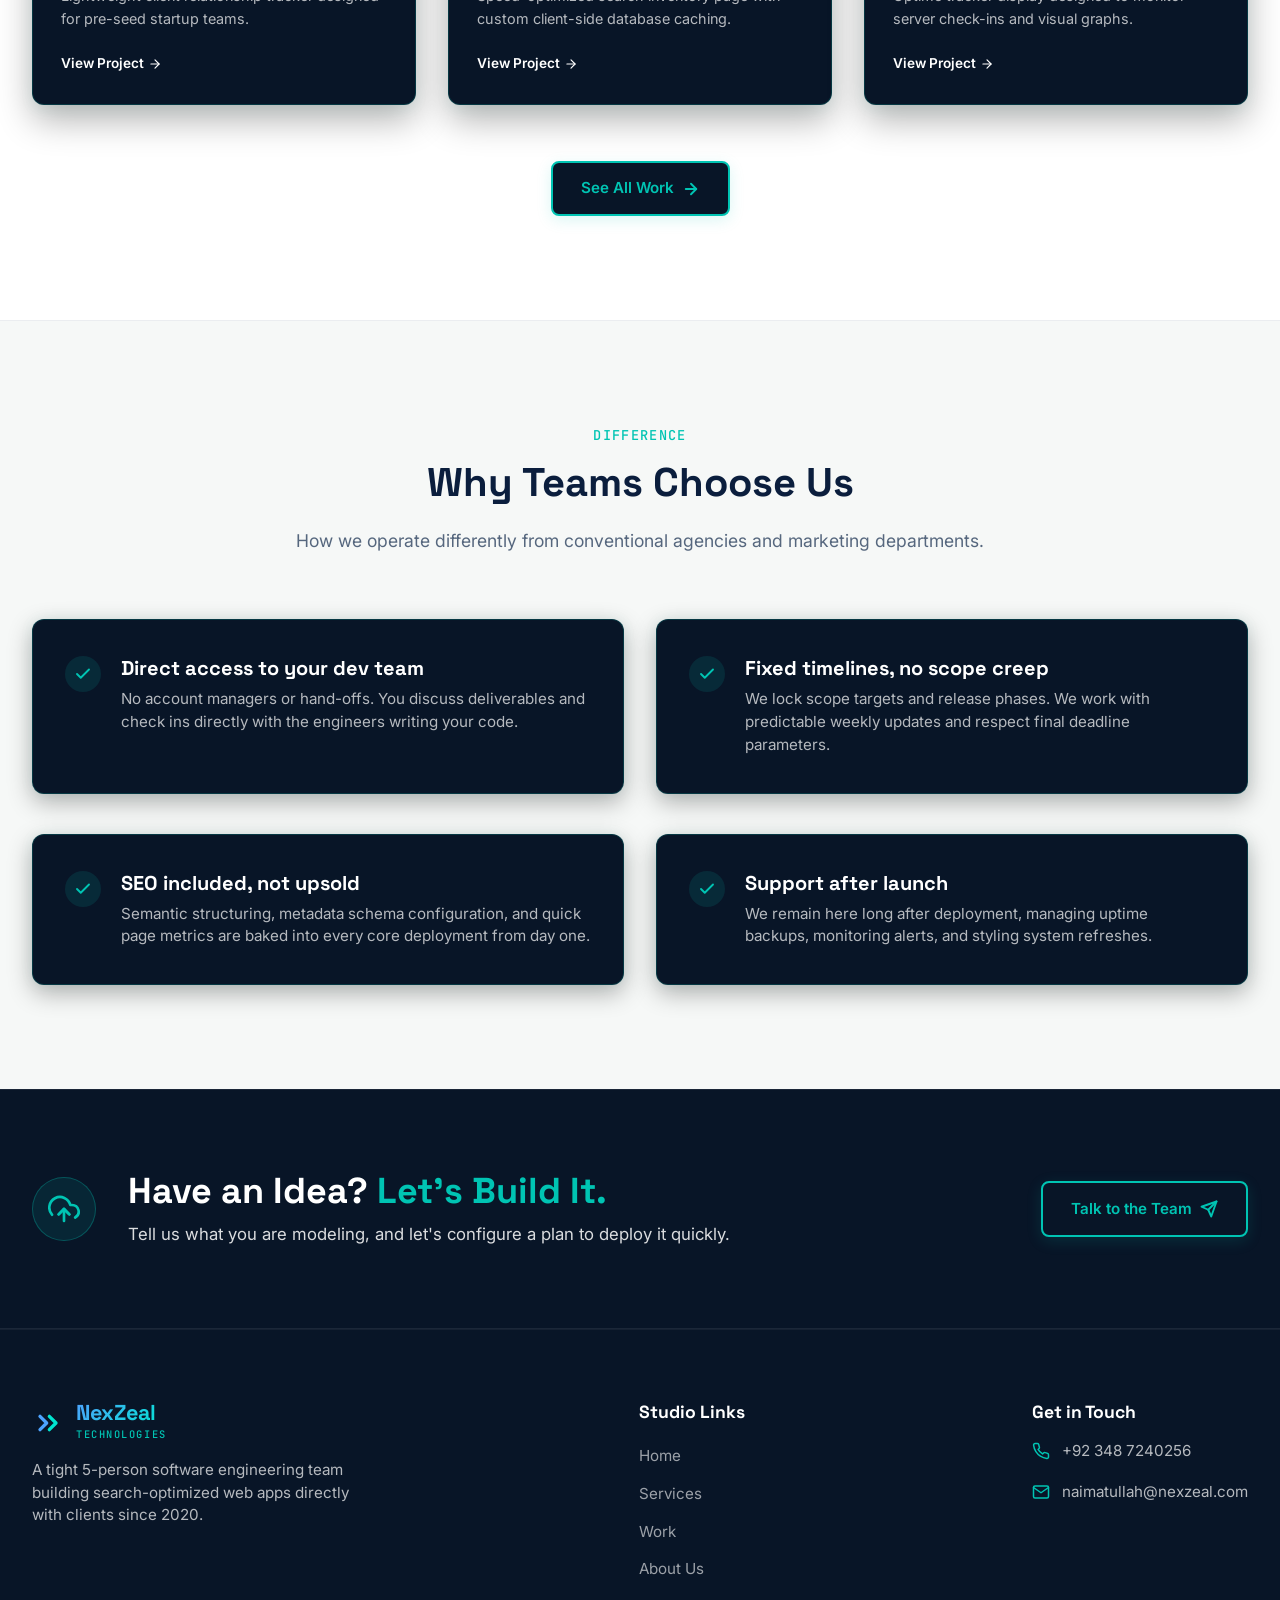
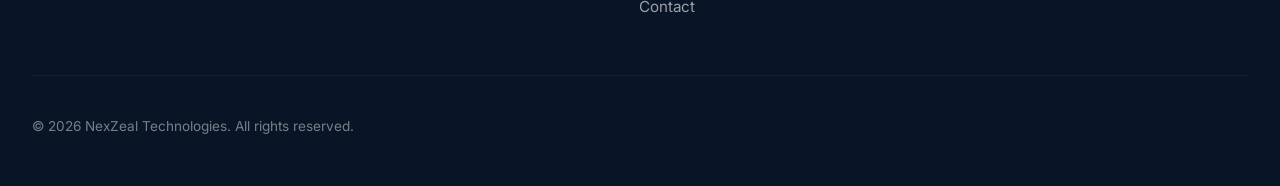
==== commit 76a85369: "G" ====
--- a/index.html
+++ b/index.html
@@ -268,10 +268,6 @@
        C. FEATURE STRIP
        ========================================================================== -->
     <section class="feature-strip">
-        <!-- Floating Background 3D Tech Sphere -->
-        <div class="bg-tech-sphere-container">
-            <img src="img/geodesic_sphere_3d.png" alt="Rotating Tech Sphere" class="bg-rotating-tech-sphere">
-        </div>
         <div class="container">
             <div class="section-header reveal">
                 <span class="section-eyebrow">STUDIO DNA</span>
--- a/css/main.css
+++ b/css/main.css
@@ -3437,68 +3437,4 @@
     filter: blur(0) !important;
 }
 
-/* ==========================================================================
-   HOMEPAGE BACKGROUND ROTATING 3D TECH SPHERE
-   ========================================================================== */
-.feature-strip {
-    position: relative;
-    overflow: visible; /* Allows sphere to overlap ticker */
-    z-index: 1;
-}
-
-.bg-tech-sphere-container {
-    position: absolute;
-    top: -120px; /* Overlaps with ticker strip as shown in user screenshot */
-    left: -60px; /* Positioned on the left side of the screen as background graphic */
-    width: 320px;
-    height: 320px;
-    z-index: -1; /* Placed behind content/text */
-    pointer-events: none;
-    opacity: 0.12; /* Subtle visibility in light theme */
-    mix-blend-mode: multiply; /* Blends white background away cleanly */
-    filter: invert(1) brightness(0.95) contrast(1.1) drop-shadow(0 10px 30px rgba(0, 196, 179, 0.15));
-    transition: opacity 0.3s ease, filter 0.3s ease;
-}
-
-.dark-theme .bg-tech-sphere-container {
-    opacity: 0.16; /* Subtle visibility in dark theme */
-    mix-blend-mode: screen; /* Blends black background away cleanly */
-    filter: invert(0) brightness(1.8) contrast(1.25) drop-shadow(0 0 35px rgba(0, 196, 179, 0.5));
-}
-
-.bg-rotating-tech-sphere {
-    width: 100%;
-    height: 100%;
-    object-fit: contain;
-    animation: rotateSphereGoal 35s linear infinite; /* Animates "goal goal" */
-}
-
-@keyframes rotateSphereGoal {
-    from {
-        transform: rotate(0deg);
-    }
-    to {
-        transform: rotate(360deg);
-    }
-}
-
-/* Responsive scaling for mobile viewports */
-@media (max-width: 992px) {
-    .bg-tech-sphere-container {
-        width: 240px;
-        height: 240px;
-        top: -90px;
-        left: -40px;
-    }
-}
-
-@media (max-width: 768px) {
-    .bg-tech-sphere-container {
-        width: 160px;
-        height: 160px;
-        top: -60px;
-        left: -20px;
-    }
-}
-
-
+
